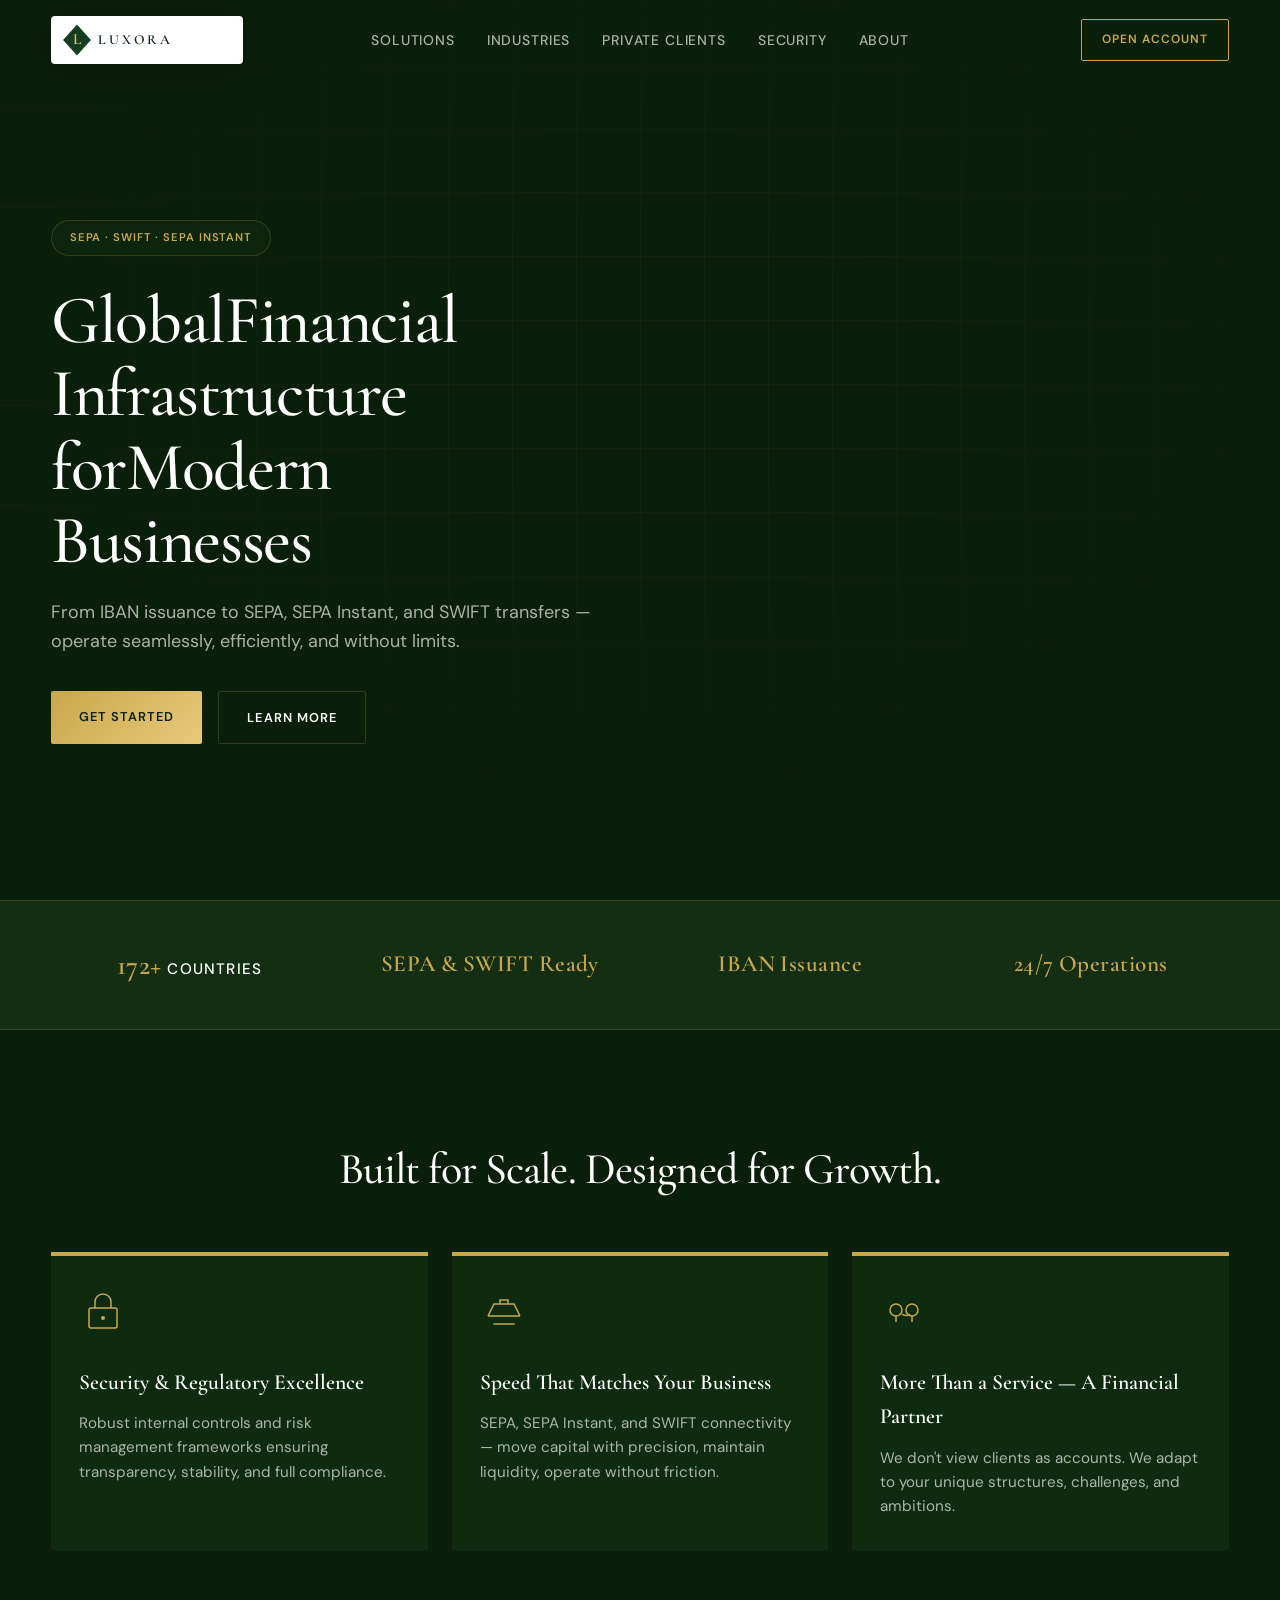
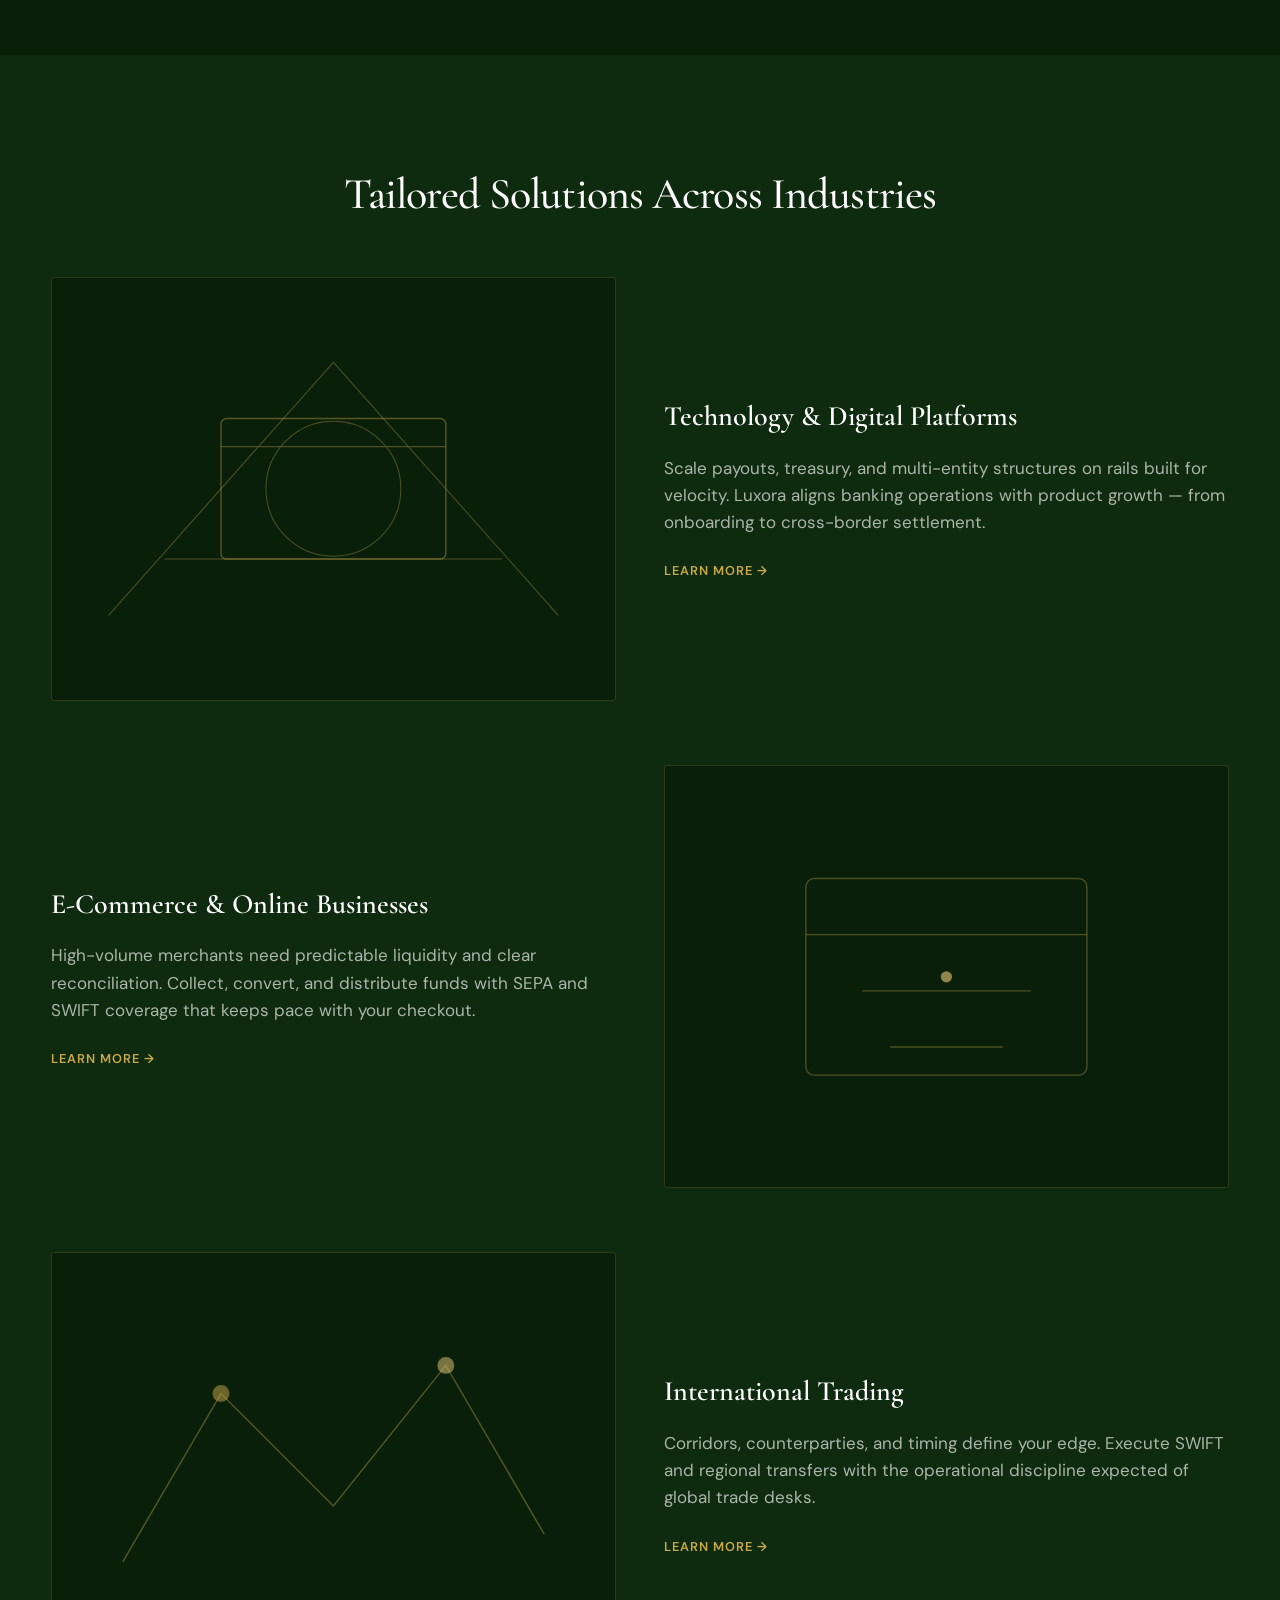
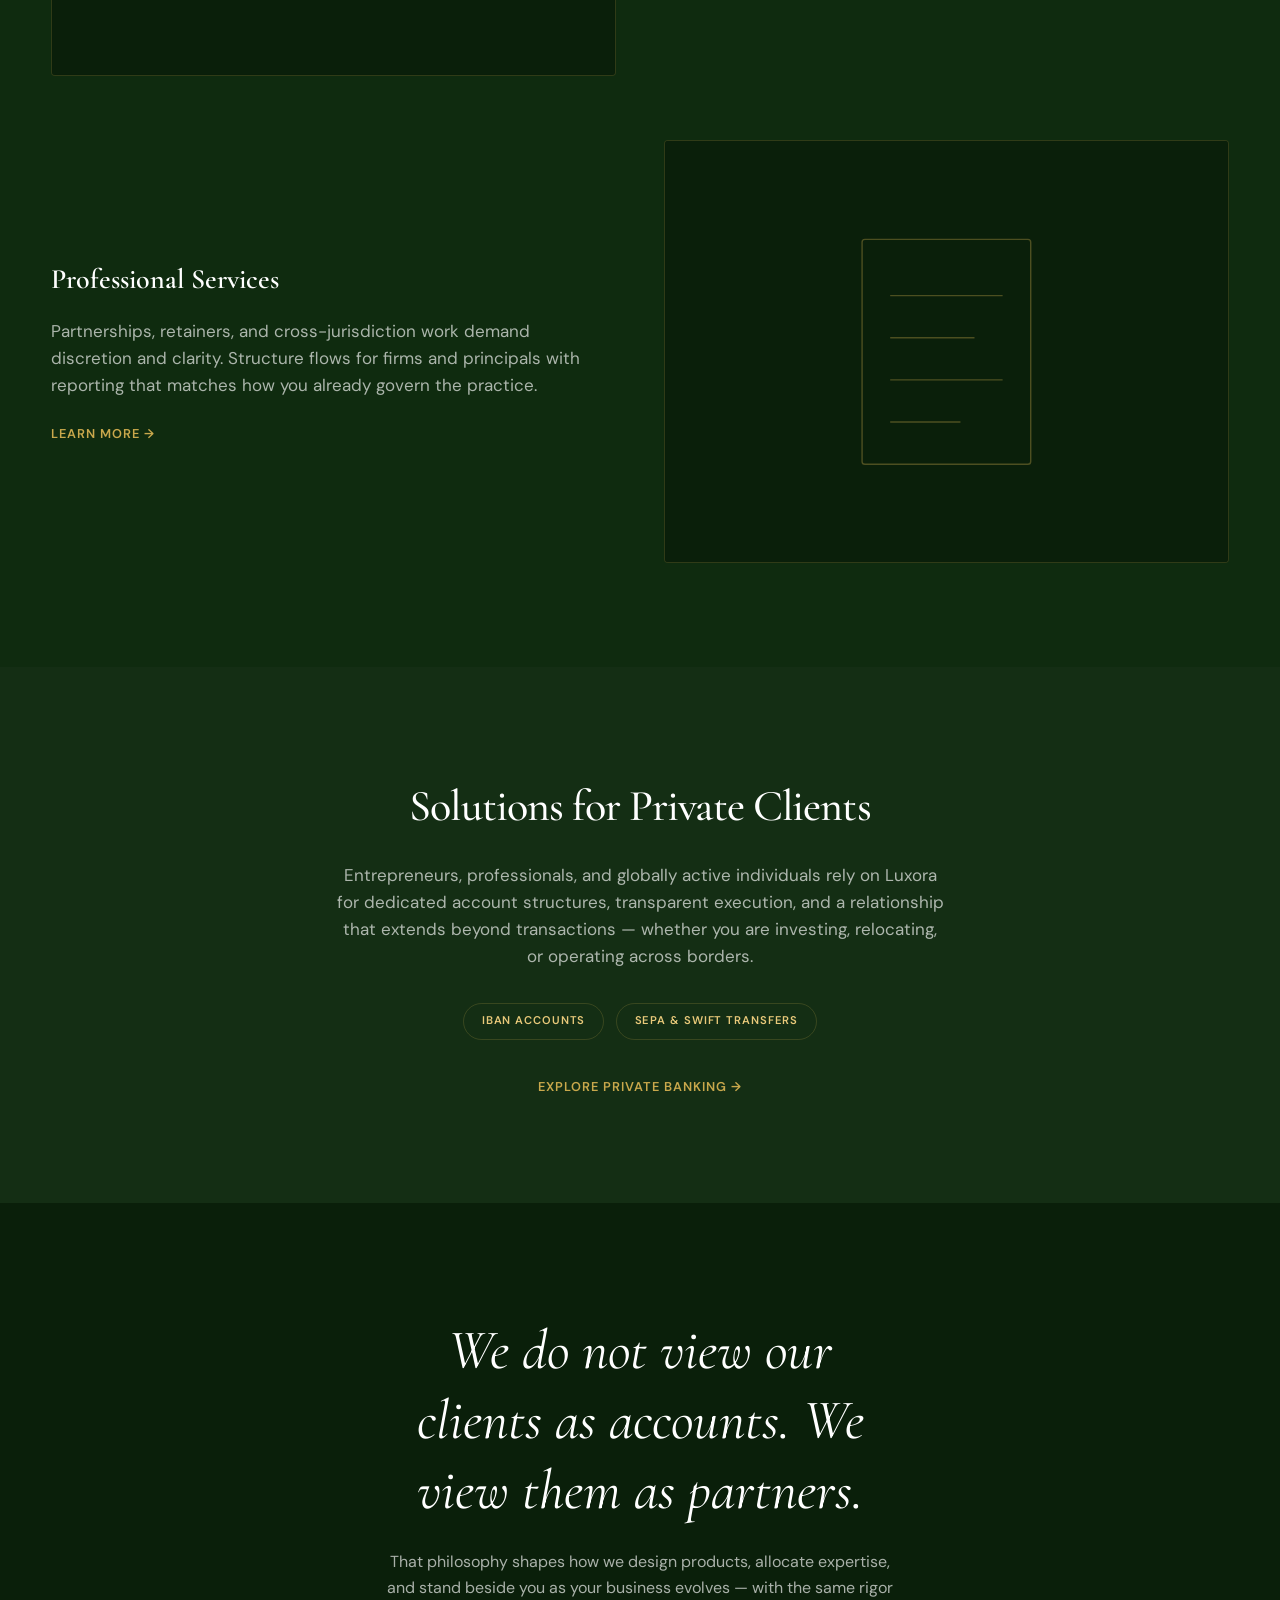
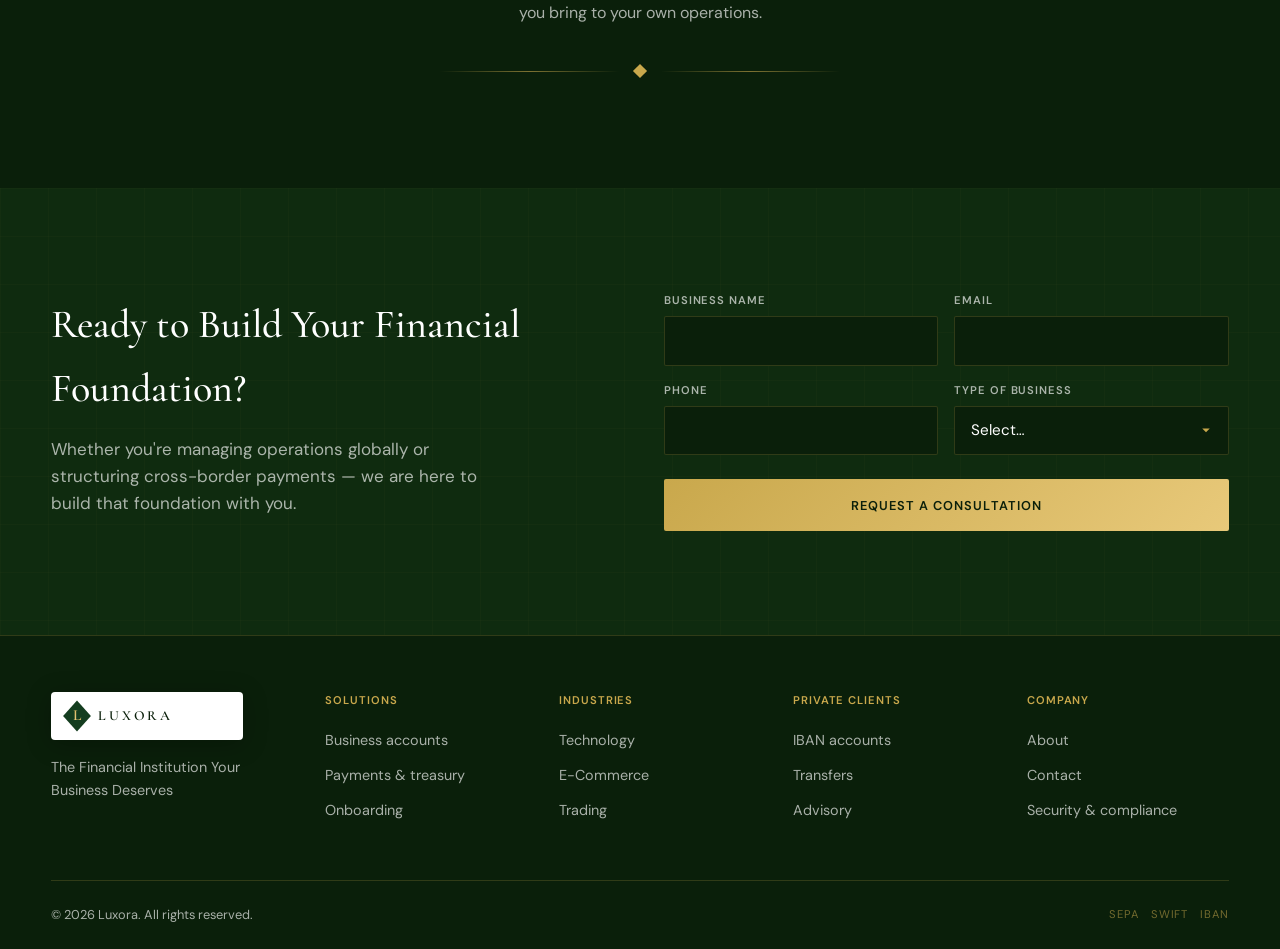
==== index.html @ 271645ab "initial commit" ====
<!DOCTYPE html>
<html lang="en">
<head>
  <meta charset="UTF-8" />
  <meta name="viewport" content="width=device-width, initial-scale=1.0" />
  <title>Luxora — The Financial Institution Your Business Deserves</title>
  <link rel="preconnect" href="https://fonts.googleapis.com" />
  <link rel="preconnect" href="https://fonts.gstatic.com" crossorigin />
  <link href="https://fonts.googleapis.com/css2?family=Cormorant+Garamond:ital,wght@0,400;0,500;0,600;0,700;1,400;1,500&family=DM+Sans:ital,opsz,wght@0,9..40,300;0,9..40,400;0,9..40,500;0,9..40,600;0,9..40,700;1,9..40,400&display=swap" rel="stylesheet" />
  <style>
    :root {
      --color-bg: #0A1F0A;
      --color-surface: #0F2B0F;
      --color-surface-2: #142E14;
      --color-white: #FFFFFF;
      --color-text-muted: rgba(255, 255, 255, 0.65);
      --color-gold: #C9A84C;
      --color-gold-light: #E8C97A;
      --color-gold-gradient: linear-gradient(135deg, #C9A84C, #E8C97A, #C9A84C);
      --color-border: rgba(201, 168, 76, 0.2);
      --font-display: "Cormorant Garamond", Georgia, serif;
      --font-body: "DM Sans", system-ui, sans-serif;
      --nav-h: 80px;
      --ease-out: cubic-bezier(0.22, 1, 0.36, 1);
    }

    *, *::before, *::after { box-sizing: border-box; }
    html { scroll-behavior: smooth; }
    section[id],
    #security {
      scroll-margin-top: calc(var(--nav-h) + 12px);
    }
    body {
      margin: 0;
      font-family: var(--font-body);
      font-size: 17px;
      line-height: 1.6;
      color: var(--color-white);
      background: var(--color-bg);
      -webkit-font-smoothing: antialiased;
    }

    a { color: inherit; text-decoration: none; }
    img { max-width: 100%; height: auto; display: block; }

    .container {
      width: min(1180px, 92vw);
      margin-inline: auto;
    }

    /* —— Navbar —— */
    .nav {
      position: fixed;
      top: 0;
      left: 0;
      right: 0;
      z-index: 1000;
      height: var(--nav-h);
      display: flex;
      align-items: center;
      transition: background 0.45s var(--ease-out), box-shadow 0.45s var(--ease-out), backdrop-filter 0.45s;
    }
    .nav.is-scrolled {
      background: rgba(10, 31, 10, 0.82);
      backdrop-filter: blur(14px);
      -webkit-backdrop-filter: blur(14px);
      box-shadow: 0 1px 0 var(--color-border);
    }
    .nav-inner {
      width: min(1180px, 92vw);
      margin-inline: auto;
      display: flex;
      align-items: center;
      justify-content: space-between;
      gap: 1.5rem;
      position: relative;
    }
    @media (min-width: 901px) {
      .nav-links-wrap {
        position: absolute;
        left: 50%;
        transform: translateX(-50%);
      }
    }
    .logo-link {
      display: flex;
      align-items: center;
      gap: 0;
      flex-shrink: 0;
    }
    .logo-strip {
      background: var(--color-white);
      padding: 6px 12px 6px 8px;
      border-radius: 4px;
      display: flex;
      align-items: center;
      box-shadow: 0 4px 24px rgba(0, 0, 0, 0.25);
    }
    .logo-svg { height: 36px; width: auto; display: block; }
    .nav-links {
      display: flex;
      align-items: center;
      gap: clamp(1rem, 3vw, 2rem);
      list-style: none;
      margin: 0;
      padding: 0;
    }
    .nav-links a {
      font-size: 0.875rem;
      font-weight: 500;
      letter-spacing: 0.06em;
      text-transform: uppercase;
      color: var(--color-text-muted);
      transition: color 0.25s;
    }
    .nav-links a:hover { color: var(--color-white); }
    .nav-cta {
      font-size: 0.75rem;
      font-weight: 600;
      letter-spacing: 0.08em;
      text-transform: uppercase;
      padding: 0.65rem 1.25rem;
      border: 1px solid var(--color-gold);
      color: var(--color-gold);
      border-radius: 2px;
      transition: background 0.3s, color 0.3s, box-shadow 0.3s;
      white-space: nowrap;
    }
    .nav-cta:hover {
      background: var(--color-gold);
      color: var(--color-bg);
      box-shadow: 0 0 24px rgba(201, 168, 76, 0.35);
    }
    .nav-toggle {
      display: none;
      flex-direction: column;
      gap: 6px;
      background: none;
      border: none;
      cursor: pointer;
      padding: 8px;
    }
    .nav-toggle span {
      width: 24px;
      height: 2px;
      background: var(--color-gold);
    }

    @media (max-width: 900px) {
      .nav-toggle { display: flex; }
      .nav-links-wrap {
        position: fixed;
        top: var(--nav-h);
        left: 0;
        right: 0;
        background: rgba(10, 31, 10, 0.97);
        backdrop-filter: blur(12px);
        padding: 1.5rem;
        border-bottom: 1px solid var(--color-border);
        transform: translateY(-120%);
        opacity: 0;
        pointer-events: none;
        transition: transform 0.35s var(--ease-out), opacity 0.35s;
      }
      .nav-links-wrap.is-open {
        transform: translateY(0);
        opacity: 1;
        pointer-events: auto;
      }
      .nav-links {
        flex-direction: column;
        align-items: flex-start;
      }
    }

    /* —— Hero —— */
    .hero {
      min-height: 100vh;
      min-height: 100dvh;
      display: flex;
      flex-direction: column;
      justify-content: center;
      padding: calc(var(--nav-h) + 3rem) 0 4rem;
      position: relative;
      overflow: hidden;
    }
    .hero-grid {
      position: absolute;
      inset: 0;
      background-image:
        linear-gradient(rgba(201, 168, 76, 0.04) 1px, transparent 1px),
        linear-gradient(90deg, rgba(201, 168, 76, 0.04) 1px, transparent 1px);
      background-size: 64px 64px;
      mask-image: radial-gradient(ellipse 80% 70% at 50% 40%, black 20%, transparent 70%);
      pointer-events: none;
    }
    .hero-particles {
      position: absolute;
      inset: 0;
      overflow: hidden;
      pointer-events: none;
    }
    .particle-line {
      position: absolute;
      height: 1px;
      background: linear-gradient(90deg, transparent, rgba(201, 168, 76, 0.15), transparent);
      animation: drift 18s linear infinite;
      opacity: 0.35;
    }
    @keyframes drift {
      0% { transform: translateX(-20%) translateY(0); }
      100% { transform: translateX(120%) translateY(20px); }
    }
    .hero-badge {
      display: inline-flex;
      align-items: center;
      gap: 0.5rem;
      padding: 0.5rem 1.1rem;
      border-radius: 999px;
      border: 1px solid var(--color-border);
      background: rgba(15, 43, 15, 0.6);
      font-size: 0.7rem;
      font-weight: 600;
      letter-spacing: 0.08em;
      text-transform: uppercase;
      color: var(--color-gold);
      margin-bottom: 1.75rem;
      animation: floatBadge 8s ease-in-out infinite;
    }
    @keyframes floatBadge {
      0%, 100% { transform: translateY(0) translateX(0); }
      50% { transform: translateY(-8px) translateX(6px); }
    }
    .hero h1 {
      font-family: var(--font-display);
      font-weight: 500;
      font-size: clamp(2.5rem, 6vw, 4.25rem);
      line-height: 1.08;
      letter-spacing: -0.02em;
      margin: 0 0 1.25rem;
      max-width: 14ch;
    }
    .hero h1 .word {
      display: inline-block;
      opacity: 0;
      transform: translateY(0.4em);
      animation: wordIn 0.7s var(--ease-out) forwards;
    }
    @keyframes wordIn {
      to { opacity: 1; transform: translateY(0); }
    }
    .hero-sub {
      font-size: clamp(1rem, 2vw, 1.125rem);
      color: var(--color-text-muted);
      max-width: 36rem;
      margin: 0 0 2.25rem;
      font-weight: 400;
    }
    .hero-ctas {
      display: flex;
      flex-wrap: wrap;
      gap: 1rem;
    }
    .btn-gold {
      font-family: var(--font-body);
      font-size: 0.8rem;
      font-weight: 600;
      letter-spacing: 0.08em;
      text-transform: uppercase;
      padding: 1rem 1.75rem;
      border: none;
      border-radius: 2px;
      background: var(--color-gold-gradient);
      background-size: 200% 200%;
      color: var(--color-bg);
      cursor: pointer;
      transition: transform 0.25s, box-shadow 0.25s, background-position 0.5s;
    }
    .btn-gold:hover {
      transform: translateY(-2px);
      box-shadow: 0 12px 40px rgba(201, 168, 76, 0.35);
      background-position: 100% 50%;
    }
    .btn-ghost {
      font-family: var(--font-body);
      font-size: 0.8rem;
      font-weight: 600;
      letter-spacing: 0.08em;
      text-transform: uppercase;
      padding: 1rem 1.75rem;
      border: 1px solid var(--color-border);
      border-radius: 2px;
      background: transparent;
      color: var(--color-white);
      cursor: pointer;
      transition: border-color 0.25s, color 0.25s, background 0.25s;
    }
    .btn-ghost:hover {
      border-color: var(--color-gold);
      color: var(--color-gold);
      background: rgba(201, 168, 76, 0.06);
    }

    /* —— Scroll reveal —— */
    .reveal {
      opacity: 0;
      transform: translateY(36px);
      transition: opacity 0.85s var(--ease-out), transform 0.85s var(--ease-out);
    }
    .reveal.is-visible {
      opacity: 1;
      transform: translateY(0);
    }

    /* —— Trust bar —— */
    .trust-bar {
      background: var(--color-surface-2);
      border-top: 1px solid var(--color-border);
      border-bottom: 1px solid var(--color-border);
      padding: 2.25rem 0;
    }
    .trust-grid {
      display: grid;
      grid-template-columns: repeat(4, 1fr);
      gap: 1.5rem;
      text-align: center;
    }
    @media (max-width: 768px) {
      .trust-grid { grid-template-columns: repeat(2, 1fr); }
    }
    .trust-cell { min-height: 3.5rem; display: flex; align-items: center; justify-content: center; }
    .trust-num {
      font-family: var(--font-display);
      font-size: clamp(1.35rem, 2.5vw, 1.75rem);
      font-weight: 600;
      color: var(--color-gold);
      letter-spacing: 0.02em;
      line-height: 1.35;
    }
    .trust-num-line { font-size: clamp(1.15rem, 2vw, 1.45rem); }
    .trust-mixed {
      display: flex;
      flex-wrap: wrap;
      justify-content: center;
      align-items: baseline;
      gap: 0.35rem;
    }
    .trust-gold {
      font-family: var(--font-display);
      font-size: clamp(1.35rem, 2.5vw, 1.75rem);
      font-weight: 600;
      color: var(--color-gold);
      letter-spacing: 0.02em;
    }
    .trust-inline-label {
      font-family: var(--font-body);
      font-weight: 500;
      font-size: clamp(0.8rem, 1.5vw, 0.95rem);
      letter-spacing: 0.08em;
      text-transform: uppercase;
      color: var(--color-white);
    }

    /* —— Section titles —— */
    .section {
      padding: clamp(4rem, 10vw, 6.5rem) 0;
    }
    .section-title {
      font-family: var(--font-display);
      font-size: clamp(2rem, 4vw, 2.75rem);
      font-weight: 500;
      text-align: center;
      margin: 0 0 3rem;
      letter-spacing: -0.02em;
    }

    /* —— Features —— */
    .features {
      background: var(--color-bg);
    }
    .feature-grid {
      display: grid;
      grid-template-columns: repeat(3, 1fr);
      gap: 1.5rem;
    }
    @media (max-width: 900px) {
      .feature-grid { grid-template-columns: 1fr; }
    }
    .feature-card {
      background: var(--color-surface);
      border-top: 4px solid var(--color-gold);
      border-radius: 0 0 4px 4px;
      padding: 2rem 1.75rem;
      transition: transform 0.35s var(--ease-out), box-shadow 0.35s;
      box-shadow: 0 0 0 rgba(201, 168, 76, 0);
    }
    .feature-card:hover {
      transform: translateY(-6px);
      box-shadow: 0 0 40px rgba(201, 168, 76, 0.12), 0 20px 50px rgba(0, 0, 0, 0.25);
    }
    .feature-icon {
      width: 48px;
      height: 48px;
      margin-bottom: 1.25rem;
      color: var(--color-gold);
    }
    .feature-card h3 {
      font-family: var(--font-display);
      font-size: 1.35rem;
      font-weight: 600;
      margin: 0 0 0.75rem;
    }
    .feature-card p {
      margin: 0;
      color: var(--color-text-muted);
      font-size: 0.95rem;
    }

    /* —— Industries —— */
    .industries { background: var(--color-surface); }
    .industry-block {
      display: grid;
      grid-template-columns: 1fr 1fr;
      gap: 3rem;
      align-items: center;
      margin-bottom: 4rem;
    }
    .industry-block:last-child { margin-bottom: 0; }
    .industry-block.reverse .industry-visual { order: 2; }
    .industry-block.reverse .industry-copy { order: 1; }
    @media (max-width: 768px) {
      .industry-block,
      .industry-block.reverse {
        grid-template-columns: 1fr;
      }
      .industry-block.reverse .industry-visual { order: 0; }
      .industry-block.reverse .industry-copy { order: 0; }
    }
    .industry-visual {
      aspect-ratio: 4/3;
      border-radius: 4px;
      border: 1px solid var(--color-border);
      background: var(--color-bg);
      overflow: hidden;
    }
    .industry-visual svg { width: 100%; height: 100%; display: block; }
    .industry-copy h3 {
      font-family: var(--font-display);
      font-size: 1.75rem;
      font-weight: 600;
      margin: 0 0 1rem;
    }
    .industry-copy p {
      color: var(--color-text-muted);
      margin: 0 0 1.25rem;
    }
    .link-gold {
      font-size: 0.8rem;
      font-weight: 600;
      letter-spacing: 0.08em;
      text-transform: uppercase;
      color: var(--color-gold);
      display: inline-flex;
      align-items: center;
      gap: 0.35rem;
      transition: gap 0.25s, color 0.25s;
    }
    .link-gold:hover {
      color: var(--color-gold-light);
      gap: 0.55rem;
    }

    /* —— Private clients —— */
    .private {
      background: var(--color-surface-2);
      text-align: center;
    }
    .private .section-title { margin-bottom: 1.25rem; }
    .private-lead {
      max-width: 38rem;
      margin: 0 auto 2rem;
      color: var(--color-text-muted);
    }
    .private-pills {
      display: flex;
      flex-wrap: wrap;
      justify-content: center;
      gap: 0.75rem;
      margin-bottom: 2rem;
    }
    .pill {
      font-size: 0.7rem;
      font-weight: 600;
      letter-spacing: 0.08em;
      text-transform: uppercase;
      padding: 0.55rem 1.1rem;
      border: 1px solid var(--color-border);
      border-radius: 999px;
      color: var(--color-gold-light);
    }

    /* —— Philosophy —— */
    .philosophy {
      background: var(--color-bg);
      text-align: center;
      padding: clamp(5rem, 12vw, 7rem) 0;
    }
    .pull-quote {
      font-family: var(--font-display);
      font-style: italic;
      font-weight: 400;
      font-size: clamp(1.75rem, 4.5vw, 3.5rem);
      line-height: 1.25;
      max-width: 20ch;
      margin: 0 auto 1.5rem;
      color: var(--color-white);
    }
    .philosophy-support {
      color: var(--color-text-muted);
      max-width: 32rem;
      margin: 0 auto 2.5rem;
      font-size: 1rem;
    }
    .rule-diamond {
      display: flex;
      align-items: center;
      justify-content: center;
      gap: 1rem;
      max-width: 400px;
      margin-inline: auto;
    }
    .rule-diamond::before,
    .rule-diamond::after {
      content: "";
      flex: 1;
      height: 1px;
      background: linear-gradient(90deg, transparent, var(--color-gold), transparent);
      opacity: 0.6;
    }
    .rule-diamond span {
      width: 10px;
      height: 10px;
      background: var(--color-gold);
      transform: rotate(45deg);
      flex-shrink: 0;
    }

    /* —— Contact —— */
    .contact {
      background: var(--color-surface);
      position: relative;
      overflow: hidden;
    }
    .contact::before {
      content: "";
      position: absolute;
      inset: 0;
      background-image:
        linear-gradient(rgba(201, 168, 76, 0.06) 1px, transparent 1px),
        linear-gradient(90deg, rgba(201, 168, 76, 0.06) 1px, transparent 1px);
      background-size: 48px 48px;
      opacity: 0.5;
      pointer-events: none;
    }
    .contact .container { position: relative; z-index: 1; }
    .contact-grid {
      display: grid;
      grid-template-columns: 1fr 1fr;
      gap: 3rem;
      align-items: start;
    }
    @media (max-width: 900px) {
      .contact-grid { grid-template-columns: 1fr; }
    }
    .contact-intro h2 {
      font-family: var(--font-display);
      font-size: clamp(2rem, 4vw, 2.5rem);
      font-weight: 500;
      margin: 0 0 1rem;
    }
    .contact-intro p {
      color: var(--color-text-muted);
      margin: 0;
      max-width: 28rem;
    }
    .form {
      display: flex;
      flex-direction: column;
      gap: 1rem;
    }
    .form-row {
      display: grid;
      grid-template-columns: 1fr 1fr;
      gap: 1rem;
    }
    @media (max-width: 520px) {
      .form-row { grid-template-columns: 1fr; }
    }
    .form label {
      display: block;
      font-size: 0.7rem;
      font-weight: 600;
      letter-spacing: 0.08em;
      text-transform: uppercase;
      color: var(--color-text-muted);
      margin-bottom: 0.4rem;
    }
    .form input,
    .form select {
      width: 100%;
      padding: 0.85rem 1rem;
      font-family: var(--font-body);
      font-size: 0.95rem;
      color: var(--color-white);
      background: var(--color-bg);
      border: 1px solid var(--color-border);
      border-radius: 2px;
      transition: border-color 0.25s, box-shadow 0.25s;
    }
    .form input:focus,
    .form select:focus {
      outline: none;
      border-color: var(--color-gold);
      box-shadow: 0 0 0 3px rgba(201, 168, 76, 0.15);
    }
    .form select {
      appearance: none;
      background-image: url("data:image/svg+xml,%3Csvg xmlns='http://www.w3.org/2000/svg' width='12' height='12' fill='%23C9A84C' viewBox='0 0 16 16'%3E%3Cpath d='M8 11L3 6h10l-5 5z'/%3E%3C/svg%3E");
      background-repeat: no-repeat;
      background-position: right 1rem center;
    }
    .form .btn-gold { width: 100%; margin-top: 0.5rem; padding: 1.1rem; }

    /* —— Footer —— */
    .footer {
      background: var(--color-bg);
      border-top: 1px solid var(--color-border);
      padding: 3.5rem 0 1.5rem;
    }
    .footer-grid {
      display: grid;
      grid-template-columns: 1.2fr repeat(4, 1fr);
      gap: 2rem;
      margin-bottom: 3rem;
    }
    @media (max-width: 900px) {
      .footer-grid {
        grid-template-columns: repeat(2, 1fr);
      }
    }
    @media (max-width: 520px) {
      .footer-grid { grid-template-columns: 1fr; }
    }
    .footer-col h4 {
      font-size: 0.7rem;
      font-weight: 600;
      letter-spacing: 0.08em;
      text-transform: uppercase;
      color: var(--color-gold);
      margin: 0 0 1rem;
    }
    .footer-col ul {
      list-style: none;
      margin: 0;
      padding: 0;
    }
    .footer-col li { margin-bottom: 0.5rem; }
    .footer-col a {
      font-size: 0.9rem;
      color: var(--color-text-muted);
      transition: color 0.2s;
    }
    .footer-col a:hover { color: var(--color-white); }
    .footer-bar {
      display: flex;
      flex-wrap: wrap;
      align-items: center;
      justify-content: space-between;
      gap: 1rem;
      padding-top: 1.5rem;
      border-top: 1px solid var(--color-border);
      font-size: 0.8rem;
      color: var(--color-text-muted);
    }
    .footer-badges {
      display: flex;
      flex-wrap: wrap;
      gap: 0.75rem;
      font-size: 0.7rem;
      letter-spacing: 0.08em;
      text-transform: uppercase;
      color: rgba(201, 168, 76, 0.55);
    }
  </style>
</head>
<body>
  <header class="nav" id="nav" role="banner">
    <div class="nav-inner">
      <a class="logo-link" href="#top" aria-label="Luxora home">
        <span class="logo-strip">
          <svg class="logo-svg" viewBox="0 0 210 44" aria-hidden="true" xmlns="http://www.w3.org/2000/svg">
            <defs>
              <linearGradient id="lg" x1="0%" y1="0%" x2="100%" y2="100%">
                <stop offset="0%" stop-color="#C9A84C"/>
                <stop offset="50%" stop-color="#E8C97A"/>
                <stop offset="100%" stop-color="#C9A84C"/>
              </linearGradient>
            </defs>
            <path fill="#143D1F" d="M22 3 39 22 22 41 5 22 22 3z"/>
            <text x="22" y="27" text-anchor="middle" fill="url(#lg)" font-family="Cormorant Garamond, Georgia, serif" font-size="19" font-weight="600">L</text>
            <text x="48" y="27" fill="#0A1F0A" font-family="Cormorant Garamond, Georgia, serif" font-size="17" font-weight="600" letter-spacing="0.2em">LUXORA</text>
          </svg>
        </span>
      </a>
      <button class="nav-toggle" type="button" aria-expanded="false" aria-controls="nav-menu" id="nav-toggle">
        <span></span><span></span><span></span>
      </button>
      <div class="nav-links-wrap" id="nav-menu">
        <nav aria-label="Primary">
          <ul class="nav-links">
            <li><a href="#solutions">Solutions</a></li>
            <li><a href="#industries">Industries</a></li>
            <li><a href="#private">Private Clients</a></li>
            <li><a href="#security">Security</a></li>
            <li><a href="#about">About</a></li>
          </ul>
        </nav>
      </div>
      <a class="nav-cta" href="#contact">Open Account</a>
    </div>
  </header>

  <main id="top">
    <section class="hero" aria-labelledby="hero-title">
      <div class="hero-grid" aria-hidden="true"></div>
      <div class="hero-particles" id="particles" aria-hidden="true"></div>
      <div class="container">
        <div class="hero-badge" aria-hidden="true">SEPA · SWIFT · SEPA Instant</div>
        <h1 id="hero-title" aria-label="Global Financial Infrastructure for Modern Businesses">Global Financial Infrastructure for Modern Businesses</h1>
        <p class="hero-sub">From IBAN issuance to SEPA, SEPA Instant, and SWIFT transfers — operate seamlessly, efficiently, and without limits.</p>
        <div class="hero-ctas">
          <a class="btn-gold" href="#contact">Get Started</a>
          <button type="button" class="btn-ghost" data-scroll="#solutions">Learn More</button>
        </div>
      </div>
    </section>

    <section class="trust-bar reveal" id="stats" data-reveal>
      <div class="container trust-grid">
        <div class="trust-cell">
          <div class="trust-mixed">
            <span class="trust-gold"><span class="trust-count" data-count="180">0</span>+</span>
            <span class="trust-inline-label">Countries</span>
          </div>
        </div>
        <div class="trust-cell">
          <div class="trust-num trust-num-line" data-text="SEPA & SWIFT Ready">SEPA & SWIFT Ready</div>
        </div>
        <div class="trust-cell">
          <div class="trust-num trust-num-line" data-text="IBAN Issuance">IBAN Issuance</div>
        </div>
        <div class="trust-cell">
          <div class="trust-num trust-num-line" data-text="24/7 Operations">24/7 Operations</div>
        </div>
      </div>
    </section>

    <section class="section features reveal" id="solutions" data-reveal>
      <div class="container" id="security">
        <h2 class="section-title">Built for Scale. Designed for Growth.</h2>
        <div class="feature-grid">
          <article class="feature-card">
            <svg class="feature-icon" viewBox="0 0 48 48" fill="none" stroke="currentColor" stroke-width="1.5" aria-hidden="true">
              <rect x="10" y="20" width="28" height="20" rx="2"/>
              <path d="M16 20V14a8 8 0 0 1 16 0v6"/>
              <circle cx="24" cy="30" r="2" fill="currentColor" stroke="none"/>
            </svg>
            <h3>Security &amp; Regulatory Excellence</h3>
            <p>Robust internal controls and risk management frameworks ensuring transparency, stability, and full compliance.</p>
          </article>
          <article class="feature-card">
            <svg class="feature-icon" viewBox="0 0 48 48" fill="none" stroke="currentColor" stroke-width="1.5" aria-hidden="true">
              <path d="M8 28h32M8 28l6-12h20l6 12"/>
              <path d="M20 16v-4h8v4"/>
              <path d="M14 36h20" stroke-linecap="round"/>
            </svg>
            <h3>Speed That Matches Your Business</h3>
            <p>SEPA, SEPA Instant, and SWIFT connectivity — move capital with precision, maintain liquidity, operate without friction.</p>
          </article>
          <article class="feature-card">
            <svg class="feature-icon" viewBox="0 0 48 48" fill="none" stroke="currentColor" stroke-width="1.5" aria-hidden="true">
              <circle cx="16" cy="22" r="6"/>
              <circle cx="32" cy="22" r="6"/>
              <path d="M22 26c2 2 6 2 8 0M16 28v6M32 28v6"/>
            </svg>
            <h3>More Than a Service — A Financial Partner</h3>
            <p>We don't view clients as accounts. We adapt to your unique structures, challenges, and ambitions.</p>
          </article>
        </div>
      </div>
    </section>

    <section class="section industries reveal" id="industries" data-reveal>
      <div class="container">
        <h2 class="section-title">Tailored Solutions Across Industries</h2>

        <div class="industry-block">
          <div class="industry-visual" aria-hidden="true">
            <svg viewBox="0 0 400 300" xmlns="http://www.w3.org/2000/svg">
              <rect width="400" height="300" fill="#0A1F0A"/>
              <g opacity="0.35" stroke="#C9A84C" stroke-width="0.75" fill="none">
                <path d="M40 240 L200 60 L360 240"/>
                <circle cx="200" cy="150" r="48"/>
                <path d="M80 200h240M120 120h160"/>
              </g>
              <rect x="120" y="100" width="160" height="100" rx="4" fill="none" stroke="#C9A84C" stroke-opacity="0.4"/>
            </svg>
          </div>
          <div class="industry-copy">
            <h3>Technology &amp; Digital Platforms</h3>
            <p>Scale payouts, treasury, and multi-entity structures on rails built for velocity. Luxora aligns banking operations with product growth — from onboarding to cross-border settlement.</p>
            <a class="link-gold" href="#contact">Learn more →</a>
          </div>
        </div>

        <div class="industry-block reverse">
          <div class="industry-visual" aria-hidden="true">
            <svg viewBox="0 0 400 300" xmlns="http://www.w3.org/2000/svg">
              <rect width="400" height="300" fill="#0A1F0A"/>
              <g fill="none" stroke="#C9A84C" stroke-opacity="0.35">
                <rect x="100" y="80" width="200" height="140" rx="6"/>
                <path d="M100 120h200M140 160h120M160 200h80"/>
              </g>
              <circle cx="200" cy="150" r="4" fill="#E8C97A" opacity="0.6"/>
            </svg>
          </div>
          <div class="industry-copy">
            <h3>E-Commerce &amp; Online Businesses</h3>
            <p>High-volume merchants need predictable liquidity and clear reconciliation. Collect, convert, and distribute funds with SEPA and SWIFT coverage that keeps pace with your checkout.</p>
            <a class="link-gold" href="#contact">Learn more →</a>
          </div>
        </div>

        <div class="industry-block">
          <div class="industry-visual" aria-hidden="true">
            <svg viewBox="0 0 400 300" xmlns="http://www.w3.org/2000/svg">
              <rect width="400" height="300" fill="#0A1F0A"/>
              <path d="M50 220 L120 100 L200 180 L280 80 L350 200" stroke="#C9A84C" stroke-width="1" fill="none" opacity="0.4"/>
              <circle cx="120" cy="100" r="6" fill="#C9A84C" opacity="0.5"/>
              <circle cx="280" cy="80" r="6" fill="#E8C97A" opacity="0.5"/>
            </svg>
          </div>
          <div class="industry-copy">
            <h3>International Trading</h3>
            <p>Corridors, counterparties, and timing define your edge. Execute SWIFT and regional transfers with the operational discipline expected of global trade desks.</p>
            <a class="link-gold" href="#contact">Learn more →</a>
          </div>
        </div>

        <div class="industry-block reverse">
          <div class="industry-visual" aria-hidden="true">
            <svg viewBox="0 0 400 300" xmlns="http://www.w3.org/2000/svg">
              <rect width="400" height="300" fill="#0A1F0A"/>
              <g stroke="#C9A84C" fill="none" opacity="0.35">
                <rect x="140" y="70" width="120" height="160" rx="2"/>
                <path d="M160 110h80M160 140h60M160 170h80M160 200h50"/>
              </g>
            </svg>
          </div>
          <div class="industry-copy">
            <h3>Professional Services</h3>
            <p>Partnerships, retainers, and cross-jurisdiction work demand discretion and clarity. Structure flows for firms and principals with reporting that matches how you already govern the practice.</p>
            <a class="link-gold" href="#contact">Learn more →</a>
          </div>
        </div>
      </div>
    </section>

    <section class="section private reveal" id="private" data-reveal>
      <div class="container">
        <h2 class="section-title">Solutions for Private Clients</h2>
        <p class="private-lead">Entrepreneurs, professionals, and globally active individuals rely on Luxora for dedicated account structures, transparent execution, and a relationship that extends beyond transactions — whether you are investing, relocating, or operating across borders.</p>
        <div class="private-pills">
          <span class="pill">IBAN Accounts</span>
          <span class="pill">SEPA &amp; SWIFT Transfers</span>
        </div>
        <a class="link-gold" href="#contact">Explore Private Banking →</a>
      </div>
    </section>

    <section class="philosophy reveal" id="about" data-reveal>
      <div class="container">
        <p class="pull-quote">We do not view our clients as accounts. We view them as partners.</p>
        <p class="philosophy-support">That philosophy shapes how we design products, allocate expertise, and stand beside you as your business evolves — with the same rigor you bring to your own operations.</p>
        <div class="rule-diamond" aria-hidden="true"><span></span></div>
      </div>
    </section>

    <section class="section contact reveal" id="contact" data-reveal>
      <div class="container contact-grid">
        <div class="contact-intro">
          <h2>Ready to Build Your Financial Foundation?</h2>
          <p>Whether you're managing operations globally or structuring cross-border payments — we are here to build that foundation with you.</p>
        </div>
        <form class="form" id="consult-form" novalidate>
          <div class="form-row">
            <div>
              <label for="biz">Business Name</label>
              <input id="biz" name="business" type="text" autocomplete="organization" required />
            </div>
            <div>
              <label for="email">Email</label>
              <input id="email" name="email" type="email" autocomplete="email" required />
            </div>
          </div>
          <div class="form-row">
            <div>
              <label for="phone">Phone</label>
              <input id="phone" name="phone" type="tel" autocomplete="tel" />
            </div>
            <div>
              <label for="type">Type of Business</label>
              <select id="type" name="type" required>
                <option value="">Select…</option>
                <option>Technology / SaaS</option>
                <option>E-Commerce</option>
                <option>Trading / Import-Export</option>
                <option>Professional Services</option>
                <option>Private Client</option>
                <option>Other</option>
              </select>
            </div>
          </div>
          <button type="submit" class="btn-gold">Request a Consultation</button>
        </form>
      </div>
    </section>
  </main>

  <footer class="footer" role="contentinfo">
    <div class="container footer-grid">
      <div>
        <a class="logo-link" href="#top" aria-label="Luxora home">
          <span class="logo-strip">
            <svg class="logo-svg" viewBox="0 0 210 44" aria-hidden="true" xmlns="http://www.w3.org/2000/svg">
              <defs>
                <linearGradient id="lg2" x1="0%" y1="0%" x2="100%" y2="100%">
                  <stop offset="0%" stop-color="#C9A84C"/>
                  <stop offset="50%" stop-color="#E8C97A"/>
                  <stop offset="100%" stop-color="#C9A84C"/>
                </linearGradient>
              </defs>
              <path fill="#143D1F" d="M22 3 39 22 22 41 5 22 22 3z"/>
              <text x="22" y="27" text-anchor="middle" fill="url(#lg2)" font-family="Cormorant Garamond, Georgia, serif" font-size="19" font-weight="600">L</text>
              <text x="48" y="27" fill="#0A1F0A" font-family="Cormorant Garamond, Georgia, serif" font-size="17" font-weight="600" letter-spacing="0.2em">LUXORA</text>
            </svg>
          </span>
        </a>
        <p style="margin-top:1rem;font-size:0.9rem;color:var(--color-text-muted);max-width:220px;">The Financial Institution Your Business Deserves</p>
      </div>
      <div class="footer-col">
        <h4>Solutions</h4>
        <ul>
          <li><a href="#solutions">Business accounts</a></li>
          <li><a href="#solutions">Payments &amp; treasury</a></li>
          <li><a href="#contact">Onboarding</a></li>
        </ul>
      </div>
      <div class="footer-col">
        <h4>Industries</h4>
        <ul>
          <li><a href="#industries">Technology</a></li>
          <li><a href="#industries">E-Commerce</a></li>
          <li><a href="#industries">Trading</a></li>
        </ul>
      </div>
      <div class="footer-col">
        <h4>Private Clients</h4>
        <ul>
          <li><a href="#private">IBAN accounts</a></li>
          <li><a href="#private">Transfers</a></li>
          <li><a href="#contact">Advisory</a></li>
        </ul>
      </div>
      <div class="footer-col">
        <h4>Company</h4>
        <ul>
          <li><a href="#about">About</a></li>
          <li><a href="#contact">Contact</a></li>
          <li><a href="#solutions">Security &amp; compliance</a></li>
        </ul>
      </div>
    </div>
    <div class="container footer-bar">
      <span>© <span id="year"></span> Luxora. All rights reserved.</span>
      <div class="footer-badges" aria-label="Capabilities">
        <span>SEPA</span>
        <span>SWIFT</span>
        <span>IBAN</span>
      </div>
    </div>
  </footer>

  <script>
    (function () {
      var heroTitle = document.getElementById("hero-title");
      var line1 = "Global Financial Infrastructure";
      var line2 = "for Modern Businesses";
      var words = (line1 + " " + line2).split(" ");
      heroTitle.textContent = "";
      words.forEach(function (w, i) {
        var span = document.createElement("span");
        span.className = "word";
        span.textContent = w;
        span.style.animationDelay = 0.08 * i + "s";
        heroTitle.appendChild(span);
        if (i === line1.split(" ").length - 1) {
          heroTitle.appendChild(document.createElement("br"));
        }
      });

      var nav = document.getElementById("nav");
      function onScrollNav() {
        nav.classList.toggle("is-scrolled", window.scrollY > 24);
      }
      window.addEventListener("scroll", onScrollNav, { passive: true });
      onScrollNav();

      var toggle = document.getElementById("nav-toggle");
      var menu = document.getElementById("nav-menu");
      if (toggle && menu) {
        toggle.addEventListener("click", function () {
          var open = menu.classList.toggle("is-open");
          toggle.setAttribute("aria-expanded", open);
        });
        menu.querySelectorAll("a").forEach(function (a) {
          a.addEventListener("click", function () {
            menu.classList.remove("is-open");
            toggle.setAttribute("aria-expanded", "false");
          });
        });
      }

      document.querySelectorAll("[data-scroll]").forEach(function (btn) {
        btn.addEventListener("click", function () {
          var id = btn.getAttribute("data-scroll");
          var el = document.querySelector(id);
          if (el) el.scrollIntoView({ behavior: "smooth" });
        });
      });

      var particles = document.getElementById("particles");
      if (particles) {
        for (var p = 0; p < 8; p++) {
          var line = document.createElement("div");
          line.className = "particle-line";
          line.style.top = 12 + p * 11 + "%";
          line.style.width = 30 + Math.random() * 40 + "%";
          line.style.left = -50 + "%";
          line.style.animationDelay = p * 2.2 + "s";
          line.style.animationDuration = 14 + Math.random() * 10 + "s";
          particles.appendChild(line);
        }
      }

      var revealEls = document.querySelectorAll("[data-reveal]");
      var revealObs = new IntersectionObserver(
        function (entries) {
          entries.forEach(function (e) {
            if (e.isIntersecting) {
              e.target.classList.add("is-visible");
            }
          });
        },
        { rootMargin: "0px 0px -8% 0px", threshold: 0.08 }
      );
      revealEls.forEach(function (el) {
        revealObs.observe(el);
      });

      function animateCount(el, target) {
        var dur = 1600;
        var t0 = null;
        function step(ts) {
          if (!t0) t0 = ts;
          var p = Math.min((ts - t0) / dur, 1);
          var eased = 1 - Math.pow(1 - p, 3);
          var val = Math.floor(eased * target);
          el.textContent = String(val);
          if (p < 1) requestAnimationFrame(step);
        }
        requestAnimationFrame(step);
      }

      var statObs = new IntersectionObserver(
        function (entries) {
          entries.forEach(function (entry) {
            if (!entry.isIntersecting) return;
            entry.target.querySelectorAll(".trust-count").forEach(function (el) {
              if (el.dataset.done) return;
              el.dataset.done = "1";
              if (el.dataset.count) animateCount(el, parseInt(el.dataset.count, 10));
            });
            entry.target.querySelectorAll(".trust-num-line").forEach(function (n) {
              if (n.dataset.done) return;
              n.dataset.done = "1";
              if (n.dataset.text) n.textContent = n.dataset.text;
            });
            statObs.unobserve(entry.target);
          });
        },
        { threshold: 0.35 }
      );
      var stats = document.getElementById("stats");
      if (stats) statObs.observe(stats);

      document.getElementById("year").textContent = new Date().getFullYear();

      document.getElementById("consult-form").addEventListener("submit", function (e) {
        e.preventDefault();
        alert("Thank you. A Luxora representative will contact you shortly.");
      });
    })();
  </script>
</body>
</html>
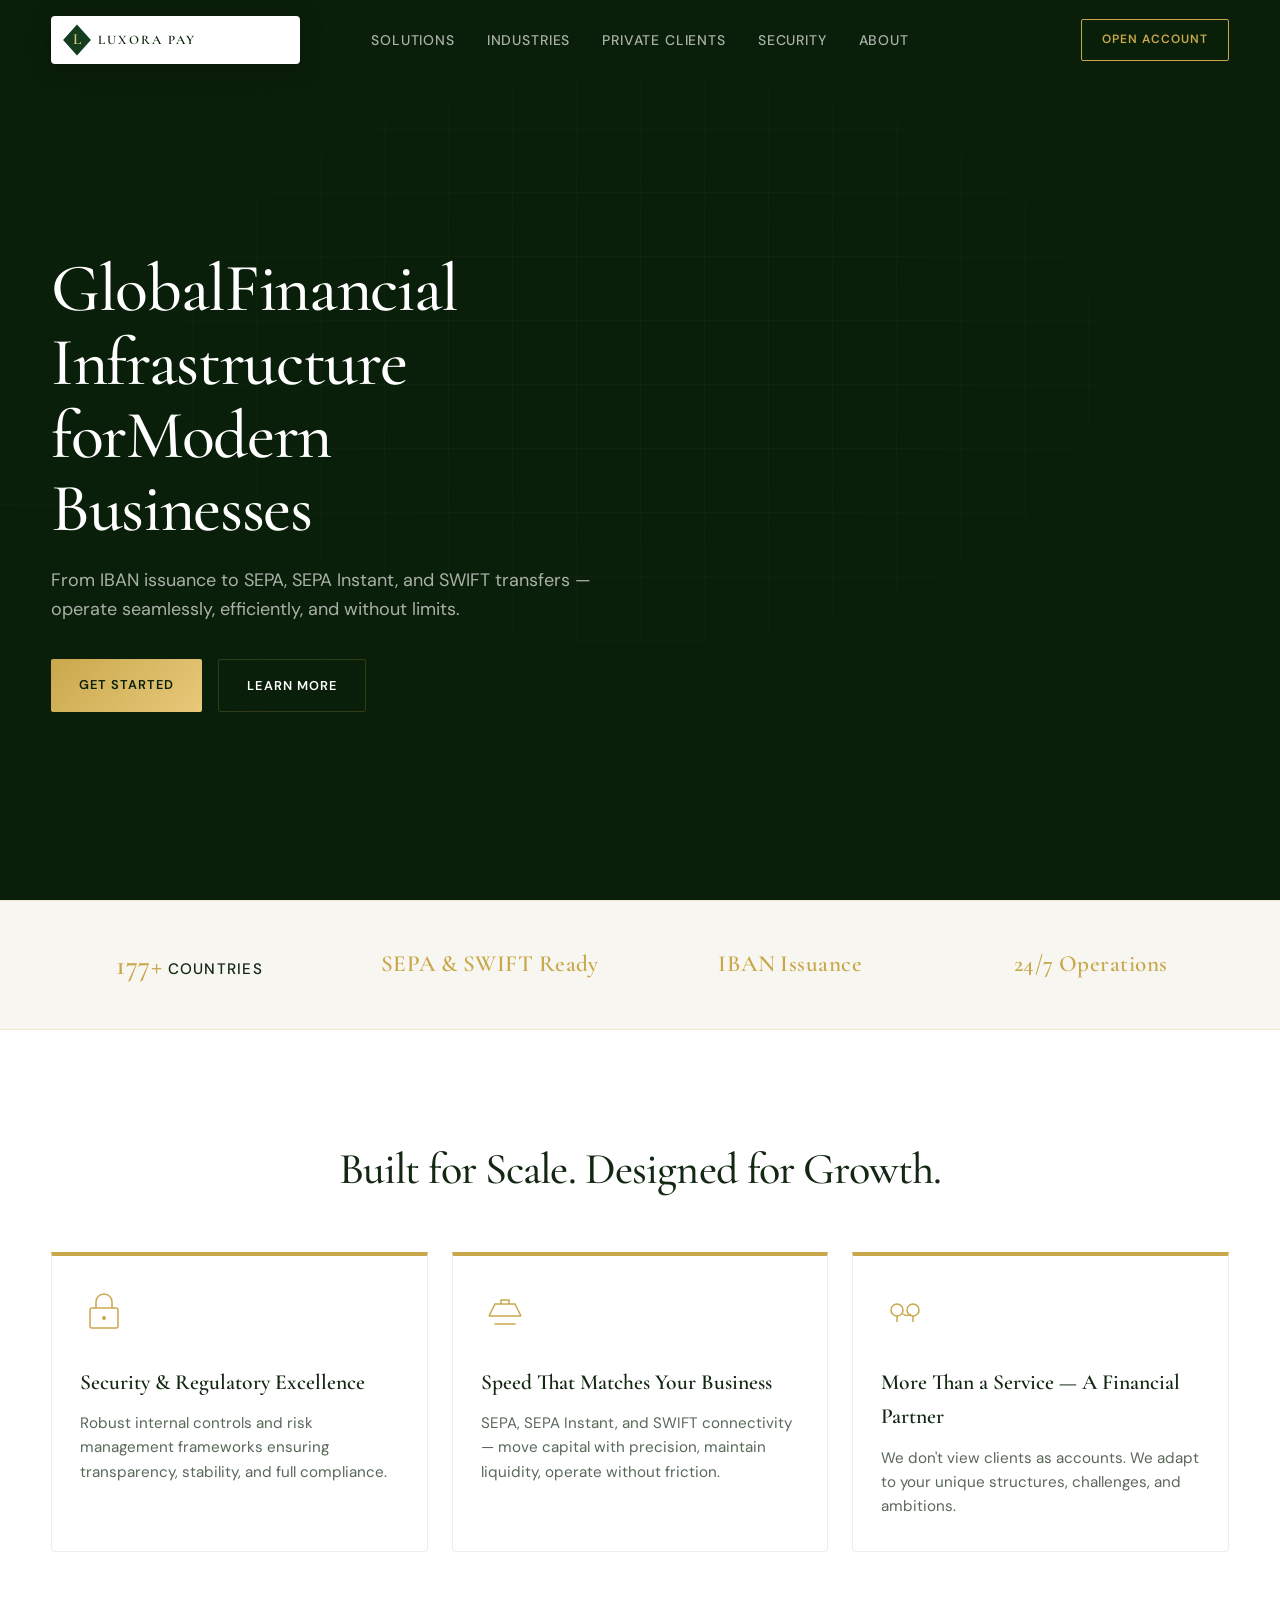
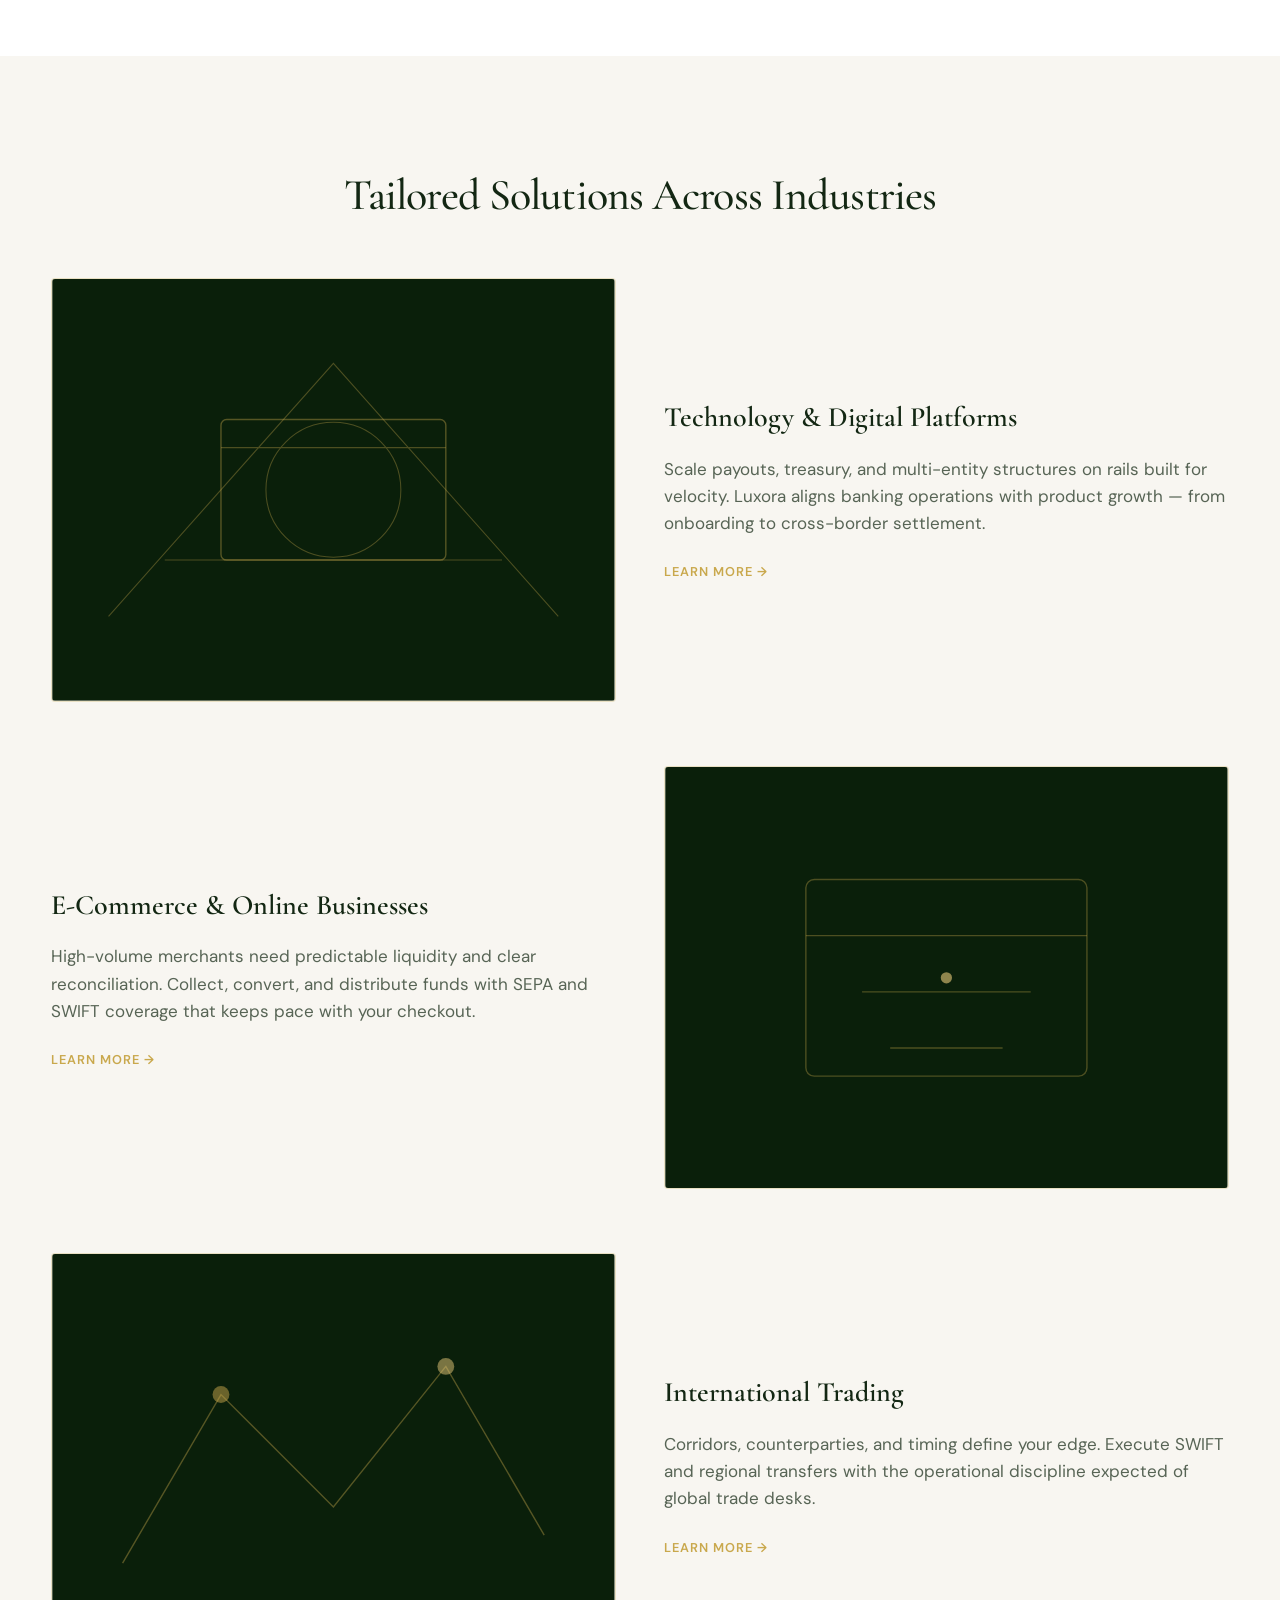
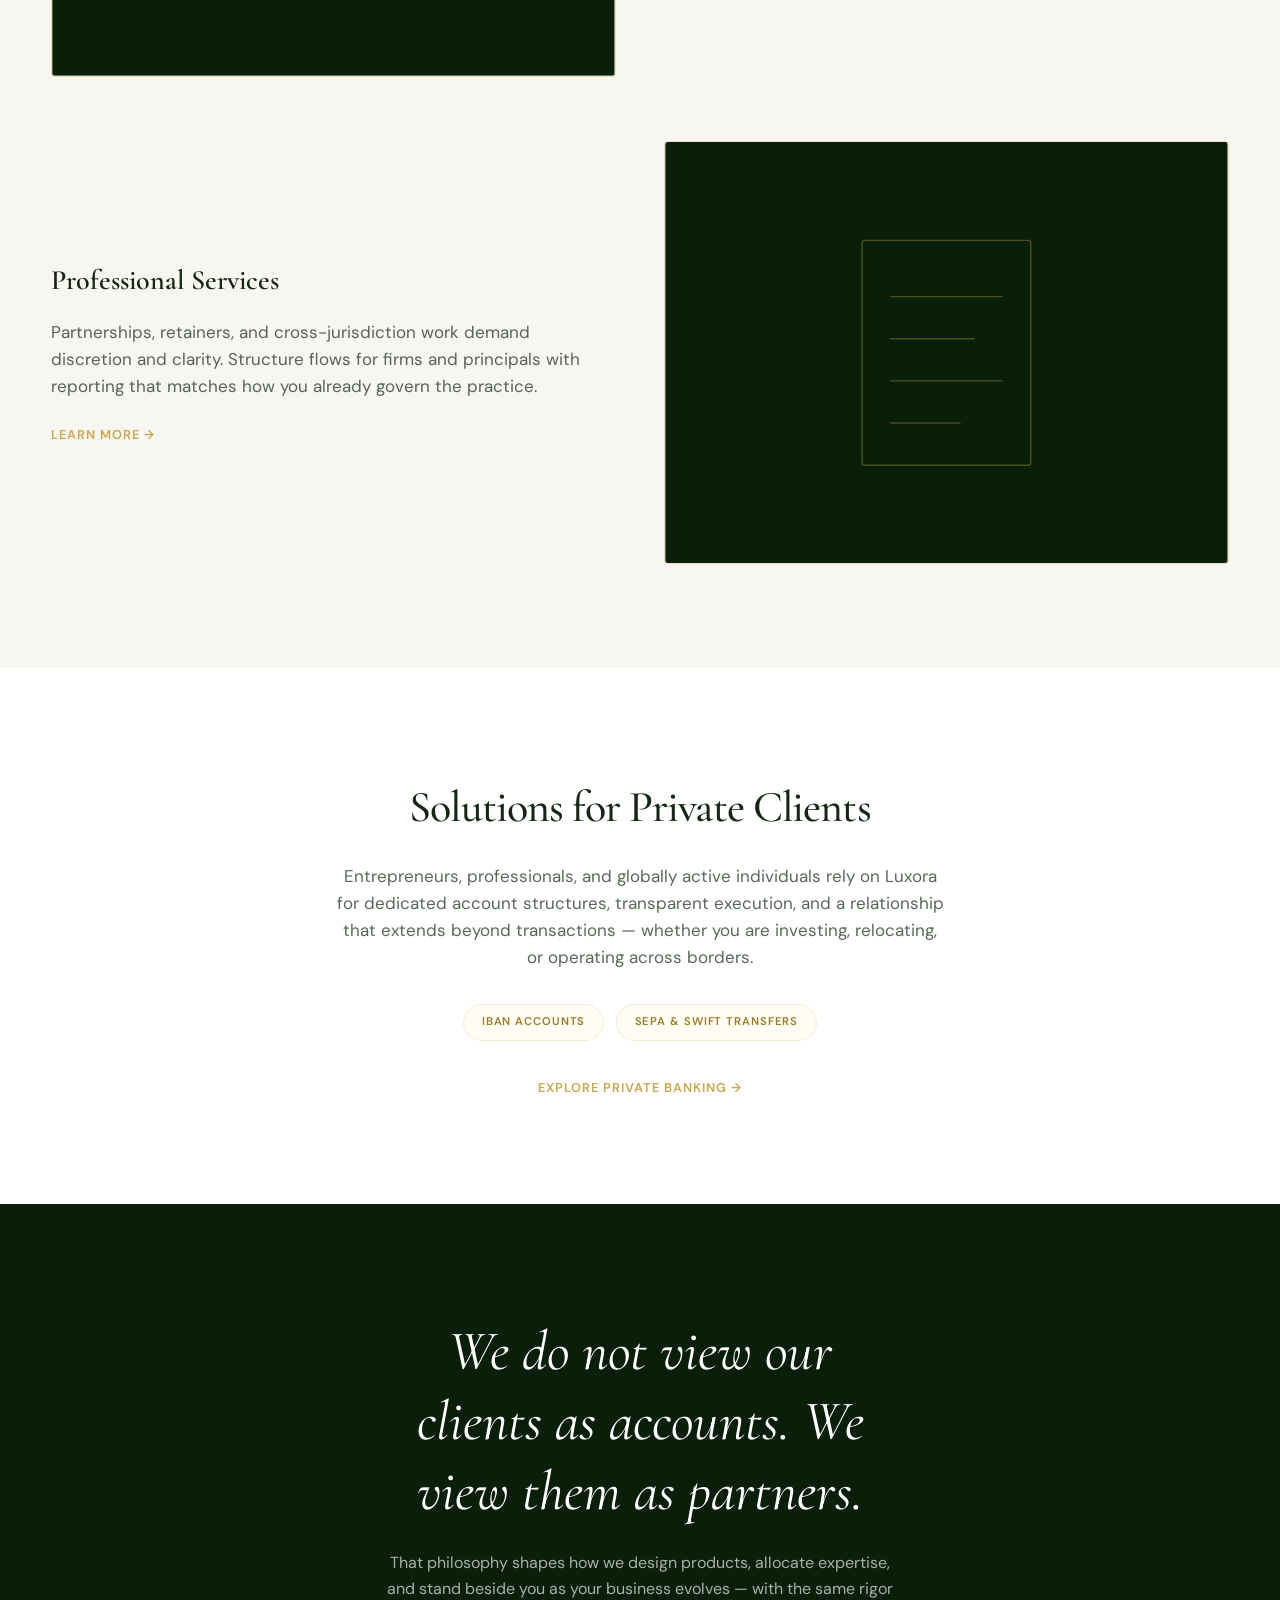
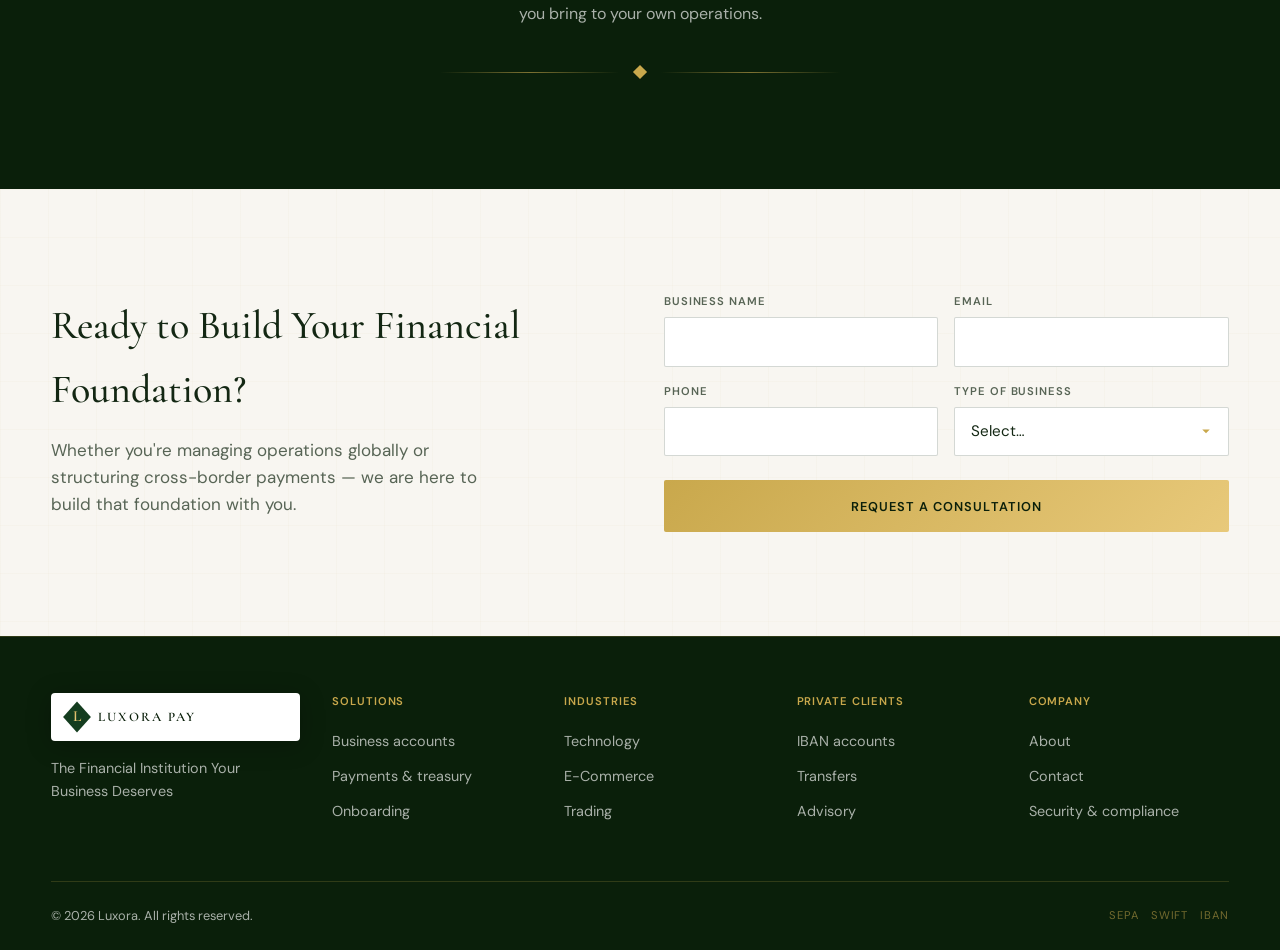
==== commit da9d85dd: "updated structure and design" ====
--- a/index.html
+++ b/index.html
@@ -4,1123 +4,28 @@
   <meta charset="UTF-8" />
   <meta name="viewport" content="width=device-width, initial-scale=1.0" />
   <title>Luxora — The Financial Institution Your Business Deserves</title>
+  <link rel="icon" type="image/svg+xml" href="data:image/svg+xml,%3Csvg xmlns='http://www.w3.org/2000/svg' viewBox='0 0 64 64'%3E%3Crect width='64' height='64' rx='10' fill='%23143D1F'/%3E%3Ctext x='32' y='43' text-anchor='middle' font-family='Cormorant Garamond, serif' font-size='34' font-weight='600' fill='%23E8C97A'%3EL%3C/text%3E%3C/svg%3E" />
   <link rel="preconnect" href="https://fonts.googleapis.com" />
   <link rel="preconnect" href="https://fonts.gstatic.com" crossorigin />
   <link href="https://fonts.googleapis.com/css2?family=Cormorant+Garamond:ital,wght@0,400;0,500;0,600;0,700;1,400;1,500&family=DM+Sans:ital,opsz,wght@0,9..40,300;0,9..40,400;0,9..40,500;0,9..40,600;0,9..40,700;1,9..40,400&display=swap" rel="stylesheet" />
-  <style>
-    :root {
-      --color-bg: #0A1F0A;
-      --color-surface: #0F2B0F;
-      --color-surface-2: #142E14;
-      --color-white: #FFFFFF;
-      --color-text-muted: rgba(255, 255, 255, 0.65);
-      --color-gold: #C9A84C;
-      --color-gold-light: #E8C97A;
-      --color-gold-gradient: linear-gradient(135deg, #C9A84C, #E8C97A, #C9A84C);
-      --color-border: rgba(201, 168, 76, 0.2);
-      --font-display: "Cormorant Garamond", Georgia, serif;
-      --font-body: "DM Sans", system-ui, sans-serif;
-      --nav-h: 80px;
-      --ease-out: cubic-bezier(0.22, 1, 0.36, 1);
-    }
-
-    *, *::before, *::after { box-sizing: border-box; }
-    html { scroll-behavior: smooth; }
-    section[id],
-    #security {
-      scroll-margin-top: calc(var(--nav-h) + 12px);
-    }
-    body {
-      margin: 0;
-      font-family: var(--font-body);
-      font-size: 17px;
-      line-height: 1.6;
-      color: var(--color-white);
-      background: var(--color-bg);
-      -webkit-font-smoothing: antialiased;
-    }
-
-    a { color: inherit; text-decoration: none; }
-    img { max-width: 100%; height: auto; display: block; }
-
-    .container {
-      width: min(1180px, 92vw);
-      margin-inline: auto;
-    }
-
-    /* —— Navbar —— */
-    .nav {
-      position: fixed;
-      top: 0;
-      left: 0;
-      right: 0;
-      z-index: 1000;
-      height: var(--nav-h);
-      display: flex;
-      align-items: center;
-      transition: background 0.45s var(--ease-out), box-shadow 0.45s var(--ease-out), backdrop-filter 0.45s;
-    }
-    .nav.is-scrolled {
-      background: rgba(10, 31, 10, 0.82);
-      backdrop-filter: blur(14px);
-      -webkit-backdrop-filter: blur(14px);
-      box-shadow: 0 1px 0 var(--color-border);
-    }
-    .nav-inner {
-      width: min(1180px, 92vw);
-      margin-inline: auto;
-      display: flex;
-      align-items: center;
-      justify-content: space-between;
-      gap: 1.5rem;
-      position: relative;
-    }
-    @media (min-width: 901px) {
-      .nav-links-wrap {
-        position: absolute;
-        left: 50%;
-        transform: translateX(-50%);
-      }
-    }
-    .logo-link {
-      display: flex;
-      align-items: center;
-      gap: 0;
-      flex-shrink: 0;
-    }
-    .logo-strip {
-      background: var(--color-white);
-      padding: 6px 12px 6px 8px;
-      border-radius: 4px;
-      display: flex;
-      align-items: center;
-      box-shadow: 0 4px 24px rgba(0, 0, 0, 0.25);
-    }
-    .logo-svg { height: 36px; width: auto; display: block; }
-    .nav-links {
-      display: flex;
-      align-items: center;
-      gap: clamp(1rem, 3vw, 2rem);
-      list-style: none;
-      margin: 0;
-      padding: 0;
-    }
-    .nav-links a {
-      font-size: 0.875rem;
-      font-weight: 500;
-      letter-spacing: 0.06em;
-      text-transform: uppercase;
-      color: var(--color-text-muted);
-      transition: color 0.25s;
-    }
-    .nav-links a:hover { color: var(--color-white); }
-    .nav-cta {
-      font-size: 0.75rem;
-      font-weight: 600;
-      letter-spacing: 0.08em;
-      text-transform: uppercase;
-      padding: 0.65rem 1.25rem;
-      border: 1px solid var(--color-gold);
-      color: var(--color-gold);
-      border-radius: 2px;
-      transition: background 0.3s, color 0.3s, box-shadow 0.3s;
-      white-space: nowrap;
-    }
-    .nav-cta:hover {
-      background: var(--color-gold);
-      color: var(--color-bg);
-      box-shadow: 0 0 24px rgba(201, 168, 76, 0.35);
-    }
-    .nav-toggle {
-      display: none;
-      flex-direction: column;
-      gap: 6px;
-      background: none;
-      border: none;
-      cursor: pointer;
-      padding: 8px;
-    }
-    .nav-toggle span {
-      width: 24px;
-      height: 2px;
-      background: var(--color-gold);
-    }
-
-    @media (max-width: 900px) {
-      .nav-toggle { display: flex; }
-      .nav-links-wrap {
-        position: fixed;
-        top: var(--nav-h);
-        left: 0;
-        right: 0;
-        background: rgba(10, 31, 10, 0.97);
-        backdrop-filter: blur(12px);
-        padding: 1.5rem;
-        border-bottom: 1px solid var(--color-border);
-        transform: translateY(-120%);
-        opacity: 0;
-        pointer-events: none;
-        transition: transform 0.35s var(--ease-out), opacity 0.35s;
-      }
-      .nav-links-wrap.is-open {
-        transform: translateY(0);
-        opacity: 1;
-        pointer-events: auto;
-      }
-      .nav-links {
-        flex-direction: column;
-        align-items: flex-start;
-      }
-    }
-
-    /* —— Hero —— */
-    .hero {
-      min-height: 100vh;
-      min-height: 100dvh;
-      display: flex;
-      flex-direction: column;
-      justify-content: center;
-      padding: calc(var(--nav-h) + 3rem) 0 4rem;
-      position: relative;
-      overflow: hidden;
-    }
-    .hero-grid {
-      position: absolute;
-      inset: 0;
-      background-image:
-        linear-gradient(rgba(201, 168, 76, 0.04) 1px, transparent 1px),
-        linear-gradient(90deg, rgba(201, 168, 76, 0.04) 1px, transparent 1px);
-      background-size: 64px 64px;
-      mask-image: radial-gradient(ellipse 80% 70% at 50% 40%, black 20%, transparent 70%);
-      pointer-events: none;
-    }
-    .hero-particles {
-      position: absolute;
-      inset: 0;
-      overflow: hidden;
-      pointer-events: none;
-    }
-    .particle-line {
-      position: absolute;
-      height: 1px;
-      background: linear-gradient(90deg, transparent, rgba(201, 168, 76, 0.15), transparent);
-      animation: drift 18s linear infinite;
-      opacity: 0.35;
-    }
-    @keyframes drift {
-      0% { transform: translateX(-20%) translateY(0); }
-      100% { transform: translateX(120%) translateY(20px); }
-    }
-    .hero-badge {
-      display: inline-flex;
-      align-items: center;
-      gap: 0.5rem;
-      padding: 0.5rem 1.1rem;
-      border-radius: 999px;
-      border: 1px solid var(--color-border);
-      background: rgba(15, 43, 15, 0.6);
-      font-size: 0.7rem;
-      font-weight: 600;
-      letter-spacing: 0.08em;
-      text-transform: uppercase;
-      color: var(--color-gold);
-      margin-bottom: 1.75rem;
-      animation: floatBadge 8s ease-in-out infinite;
-    }
-    @keyframes floatBadge {
-      0%, 100% { transform: translateY(0) translateX(0); }
-      50% { transform: translateY(-8px) translateX(6px); }
-    }
-    .hero h1 {
-      font-family: var(--font-display);
-      font-weight: 500;
-      font-size: clamp(2.5rem, 6vw, 4.25rem);
-      line-height: 1.08;
-      letter-spacing: -0.02em;
-      margin: 0 0 1.25rem;
-      max-width: 14ch;
-    }
-    .hero h1 .word {
-      display: inline-block;
-      opacity: 0;
-      transform: translateY(0.4em);
-      animation: wordIn 0.7s var(--ease-out) forwards;
-    }
-    @keyframes wordIn {
-      to { opacity: 1; transform: translateY(0); }
-    }
-    .hero-sub {
-      font-size: clamp(1rem, 2vw, 1.125rem);
-      color: var(--color-text-muted);
-      max-width: 36rem;
-      margin: 0 0 2.25rem;
-      font-weight: 400;
-    }
-    .hero-ctas {
-      display: flex;
-      flex-wrap: wrap;
-      gap: 1rem;
-    }
-    .btn-gold {
-      font-family: var(--font-body);
-      font-size: 0.8rem;
-      font-weight: 600;
-      letter-spacing: 0.08em;
-      text-transform: uppercase;
-      padding: 1rem 1.75rem;
-      border: none;
-      border-radius: 2px;
-      background: var(--color-gold-gradient);
-      background-size: 200% 200%;
-      color: var(--color-bg);
-      cursor: pointer;
-      transition: transform 0.25s, box-shadow 0.25s, background-position 0.5s;
-    }
-    .btn-gold:hover {
-      transform: translateY(-2px);
-      box-shadow: 0 12px 40px rgba(201, 168, 76, 0.35);
-      background-position: 100% 50%;
-    }
-    .btn-ghost {
-      font-family: var(--font-body);
-      font-size: 0.8rem;
-      font-weight: 600;
-      letter-spacing: 0.08em;
-      text-transform: uppercase;
-      padding: 1rem 1.75rem;
-      border: 1px solid var(--color-border);
-      border-radius: 2px;
-      background: transparent;
-      color: var(--color-white);
-      cursor: pointer;
-      transition: border-color 0.25s, color 0.25s, background 0.25s;
-    }
-    .btn-ghost:hover {
-      border-color: var(--color-gold);
-      color: var(--color-gold);
-      background: rgba(201, 168, 76, 0.06);
-    }
-
-    /* —— Scroll reveal —— */
-    .reveal {
-      opacity: 0;
-      transform: translateY(36px);
-      transition: opacity 0.85s var(--ease-out), transform 0.85s var(--ease-out);
-    }
-    .reveal.is-visible {
-      opacity: 1;
-      transform: translateY(0);
-    }
-
-    /* —— Trust bar —— */
-    .trust-bar {
-      background: var(--color-surface-2);
-      border-top: 1px solid var(--color-border);
-      border-bottom: 1px solid var(--color-border);
-      padding: 2.25rem 0;
-    }
-    .trust-grid {
-      display: grid;
-      grid-template-columns: repeat(4, 1fr);
-      gap: 1.5rem;
-      text-align: center;
-    }
-    @media (max-width: 768px) {
-      .trust-grid { grid-template-columns: repeat(2, 1fr); }
-    }
-    .trust-cell { min-height: 3.5rem; display: flex; align-items: center; justify-content: center; }
-    .trust-num {
-      font-family: var(--font-display);
-      font-size: clamp(1.35rem, 2.5vw, 1.75rem);
-      font-weight: 600;
-      color: var(--color-gold);
-      letter-spacing: 0.02em;
-      line-height: 1.35;
-    }
-    .trust-num-line { font-size: clamp(1.15rem, 2vw, 1.45rem); }
-    .trust-mixed {
-      display: flex;
-      flex-wrap: wrap;
-      justify-content: center;
-      align-items: baseline;
-      gap: 0.35rem;
-    }
-    .trust-gold {
-      font-family: var(--font-display);
-      font-size: clamp(1.35rem, 2.5vw, 1.75rem);
-      font-weight: 600;
-      color: var(--color-gold);
-      letter-spacing: 0.02em;
-    }
-    .trust-inline-label {
-      font-family: var(--font-body);
-      font-weight: 500;
-      font-size: clamp(0.8rem, 1.5vw, 0.95rem);
-      letter-spacing: 0.08em;
-      text-transform: uppercase;
-      color: var(--color-white);
-    }
-
-    /* —— Section titles —— */
-    .section {
-      padding: clamp(4rem, 10vw, 6.5rem) 0;
-    }
-    .section-title {
-      font-family: var(--font-display);
-      font-size: clamp(2rem, 4vw, 2.75rem);
-      font-weight: 500;
-      text-align: center;
-      margin: 0 0 3rem;
-      letter-spacing: -0.02em;
-    }
-
-    /* —— Features —— */
-    .features {
-      background: var(--color-bg);
-    }
-    .feature-grid {
-      display: grid;
-      grid-template-columns: repeat(3, 1fr);
-      gap: 1.5rem;
-    }
-    @media (max-width: 900px) {
-      .feature-grid { grid-template-columns: 1fr; }
-    }
-    .feature-card {
-      background: var(--color-surface);
-      border-top: 4px solid var(--color-gold);
-      border-radius: 0 0 4px 4px;
-      padding: 2rem 1.75rem;
-      transition: transform 0.35s var(--ease-out), box-shadow 0.35s;
-      box-shadow: 0 0 0 rgba(201, 168, 76, 0);
-    }
-    .feature-card:hover {
-      transform: translateY(-6px);
-      box-shadow: 0 0 40px rgba(201, 168, 76, 0.12), 0 20px 50px rgba(0, 0, 0, 0.25);
-    }
-    .feature-icon {
-      width: 48px;
-      height: 48px;
-      margin-bottom: 1.25rem;
-      color: var(--color-gold);
-    }
-    .feature-card h3 {
-      font-family: var(--font-display);
-      font-size: 1.35rem;
-      font-weight: 600;
-      margin: 0 0 0.75rem;
-    }
-    .feature-card p {
-      margin: 0;
-      color: var(--color-text-muted);
-      font-size: 0.95rem;
-    }
-
-    /* —— Industries —— */
-    .industries { background: var(--color-surface); }
-    .industry-block {
-      display: grid;
-      grid-template-columns: 1fr 1fr;
-      gap: 3rem;
-      align-items: center;
-      margin-bottom: 4rem;
-    }
-    .industry-block:last-child { margin-bottom: 0; }
-    .industry-block.reverse .industry-visual { order: 2; }
-    .industry-block.reverse .industry-copy { order: 1; }
-    @media (max-width: 768px) {
-      .industry-block,
-      .industry-block.reverse {
-        grid-template-columns: 1fr;
-      }
-      .industry-block.reverse .industry-visual { order: 0; }
-      .industry-block.reverse .industry-copy { order: 0; }
-    }
-    .industry-visual {
-      aspect-ratio: 4/3;
-      border-radius: 4px;
-      border: 1px solid var(--color-border);
-      background: var(--color-bg);
-      overflow: hidden;
-    }
-    .industry-visual svg { width: 100%; height: 100%; display: block; }
-    .industry-copy h3 {
-      font-family: var(--font-display);
-      font-size: 1.75rem;
-      font-weight: 600;
-      margin: 0 0 1rem;
-    }
-    .industry-copy p {
-      color: var(--color-text-muted);
-      margin: 0 0 1.25rem;
-    }
-    .link-gold {
-      font-size: 0.8rem;
-      font-weight: 600;
-      letter-spacing: 0.08em;
-      text-transform: uppercase;
-      color: var(--color-gold);
-      display: inline-flex;
-      align-items: center;
-      gap: 0.35rem;
-      transition: gap 0.25s, color 0.25s;
-    }
-    .link-gold:hover {
-      color: var(--color-gold-light);
-      gap: 0.55rem;
-    }
-
-    /* —— Private clients —— */
-    .private {
-      background: var(--color-surface-2);
-      text-align: center;
-    }
-    .private .section-title { margin-bottom: 1.25rem; }
-    .private-lead {
-      max-width: 38rem;
-      margin: 0 auto 2rem;
-      color: var(--color-text-muted);
-    }
-    .private-pills {
-      display: flex;
-      flex-wrap: wrap;
-      justify-content: center;
-      gap: 0.75rem;
-      margin-bottom: 2rem;
-    }
-    .pill {
-      font-size: 0.7rem;
-      font-weight: 600;
-      letter-spacing: 0.08em;
-      text-transform: uppercase;
-      padding: 0.55rem 1.1rem;
-      border: 1px solid var(--color-border);
-      border-radius: 999px;
-      color: var(--color-gold-light);
-    }
-
-    /* —— Philosophy —— */
-    .philosophy {
-      background: var(--color-bg);
-      text-align: center;
-      padding: clamp(5rem, 12vw, 7rem) 0;
-    }
-    .pull-quote {
-      font-family: var(--font-display);
-      font-style: italic;
-      font-weight: 400;
-      font-size: clamp(1.75rem, 4.5vw, 3.5rem);
-      line-height: 1.25;
-      max-width: 20ch;
-      margin: 0 auto 1.5rem;
-      color: var(--color-white);
-    }
-    .philosophy-support {
-      color: var(--color-text-muted);
-      max-width: 32rem;
-      margin: 0 auto 2.5rem;
-      font-size: 1rem;
-    }
-    .rule-diamond {
-      display: flex;
-      align-items: center;
-      justify-content: center;
-      gap: 1rem;
-      max-width: 400px;
-      margin-inline: auto;
-    }
-    .rule-diamond::before,
-    .rule-diamond::after {
-      content: "";
-      flex: 1;
-      height: 1px;
-      background: linear-gradient(90deg, transparent, var(--color-gold), transparent);
-      opacity: 0.6;
-    }
-    .rule-diamond span {
-      width: 10px;
-      height: 10px;
-      background: var(--color-gold);
-      transform: rotate(45deg);
-      flex-shrink: 0;
-    }
-
-    /* —— Contact —— */
-    .contact {
-      background: var(--color-surface);
-      position: relative;
-      overflow: hidden;
-    }
-    .contact::before {
-      content: "";
-      position: absolute;
-      inset: 0;
-      background-image:
-        linear-gradient(rgba(201, 168, 76, 0.06) 1px, transparent 1px),
-        linear-gradient(90deg, rgba(201, 168, 76, 0.06) 1px, transparent 1px);
-      background-size: 48px 48px;
-      opacity: 0.5;
-      pointer-events: none;
-    }
-    .contact .container { position: relative; z-index: 1; }
-    .contact-grid {
-      display: grid;
-      grid-template-columns: 1fr 1fr;
-      gap: 3rem;
-      align-items: start;
-    }
-    @media (max-width: 900px) {
-      .contact-grid { grid-template-columns: 1fr; }
-    }
-    .contact-intro h2 {
-      font-family: var(--font-display);
-      font-size: clamp(2rem, 4vw, 2.5rem);
-      font-weight: 500;
-      margin: 0 0 1rem;
-    }
-    .contact-intro p {
-      color: var(--color-text-muted);
-      margin: 0;
-      max-width: 28rem;
-    }
-    .form {
-      display: flex;
-      flex-direction: column;
-      gap: 1rem;
-    }
-    .form-row {
-      display: grid;
-      grid-template-columns: 1fr 1fr;
-      gap: 1rem;
-    }
-    @media (max-width: 520px) {
-      .form-row { grid-template-columns: 1fr; }
-    }
-    .form label {
-      display: block;
-      font-size: 0.7rem;
-      font-weight: 600;
-      letter-spacing: 0.08em;
-      text-transform: uppercase;
-      color: var(--color-text-muted);
-      margin-bottom: 0.4rem;
-    }
-    .form input,
-    .form select {
-      width: 100%;
-      padding: 0.85rem 1rem;
-      font-family: var(--font-body);
-      font-size: 0.95rem;
-      color: var(--color-white);
-      background: var(--color-bg);
-      border: 1px solid var(--color-border);
-      border-radius: 2px;
-      transition: border-color 0.25s, box-shadow 0.25s;
-    }
-    .form input:focus,
-    .form select:focus {
-      outline: none;
-      border-color: var(--color-gold);
-      box-shadow: 0 0 0 3px rgba(201, 168, 76, 0.15);
-    }
-    .form select {
-      appearance: none;
-      background-image: url("data:image/svg+xml,%3Csvg xmlns='http://www.w3.org/2000/svg' width='12' height='12' fill='%23C9A84C' viewBox='0 0 16 16'%3E%3Cpath d='M8 11L3 6h10l-5 5z'/%3E%3C/svg%3E");
-      background-repeat: no-repeat;
-      background-position: right 1rem center;
-    }
-    .form .btn-gold { width: 100%; margin-top: 0.5rem; padding: 1.1rem; }
-
-    /* —— Footer —— */
-    .footer {
-      background: var(--color-bg);
-      border-top: 1px solid var(--color-border);
-      padding: 3.5rem 0 1.5rem;
-    }
-    .footer-grid {
-      display: grid;
-      grid-template-columns: 1.2fr repeat(4, 1fr);
-      gap: 2rem;
-      margin-bottom: 3rem;
-    }
-    @media (max-width: 900px) {
-      .footer-grid {
-        grid-template-columns: repeat(2, 1fr);
-      }
-    }
-    @media (max-width: 520px) {
-      .footer-grid { grid-template-columns: 1fr; }
-    }
-    .footer-col h4 {
-      font-size: 0.7rem;
-      font-weight: 600;
-      letter-spacing: 0.08em;
-      text-transform: uppercase;
-      color: var(--color-gold);
-      margin: 0 0 1rem;
-    }
-    .footer-col ul {
-      list-style: none;
-      margin: 0;
-      padding: 0;
-    }
-    .footer-col li { margin-bottom: 0.5rem; }
-    .footer-col a {
-      font-size: 0.9rem;
-      color: var(--color-text-muted);
-      transition: color 0.2s;
-    }
-    .footer-col a:hover { color: var(--color-white); }
-    .footer-bar {
-      display: flex;
-      flex-wrap: wrap;
-      align-items: center;
-      justify-content: space-between;
-      gap: 1rem;
-      padding-top: 1.5rem;
-      border-top: 1px solid var(--color-border);
-      font-size: 0.8rem;
-      color: var(--color-text-muted);
-    }
-    .footer-badges {
-      display: flex;
-      flex-wrap: wrap;
-      gap: 0.75rem;
-      font-size: 0.7rem;
-      letter-spacing: 0.08em;
-      text-transform: uppercase;
-      color: rgba(201, 168, 76, 0.55);
-    }
-  </style>
+  <link rel="stylesheet" href="sections/shared/base.css" />
 </head>
 <body>
-  <header class="nav" id="nav" role="banner">
-    <div class="nav-inner">
-      <a class="logo-link" href="#top" aria-label="Luxora home">
-        <span class="logo-strip">
-          <svg class="logo-svg" viewBox="0 0 210 44" aria-hidden="true" xmlns="http://www.w3.org/2000/svg">
-            <defs>
-              <linearGradient id="lg" x1="0%" y1="0%" x2="100%" y2="100%">
-                <stop offset="0%" stop-color="#C9A84C"/>
-                <stop offset="50%" stop-color="#E8C97A"/>
-                <stop offset="100%" stop-color="#C9A84C"/>
-              </linearGradient>
-            </defs>
-            <path fill="#143D1F" d="M22 3 39 22 22 41 5 22 22 3z"/>
-            <text x="22" y="27" text-anchor="middle" fill="url(#lg)" font-family="Cormorant Garamond, Georgia, serif" font-size="19" font-weight="600">L</text>
-            <text x="48" y="27" fill="#0A1F0A" font-family="Cormorant Garamond, Georgia, serif" font-size="17" font-weight="600" letter-spacing="0.2em">LUXORA</text>
-          </svg>
-        </span>
-      </a>
-      <button class="nav-toggle" type="button" aria-expanded="false" aria-controls="nav-menu" id="nav-toggle">
-        <span></span><span></span><span></span>
-      </button>
-      <div class="nav-links-wrap" id="nav-menu">
-        <nav aria-label="Primary">
-          <ul class="nav-links">
-            <li><a href="#solutions">Solutions</a></li>
-            <li><a href="#industries">Industries</a></li>
-            <li><a href="#private">Private Clients</a></li>
-            <li><a href="#security">Security</a></li>
-            <li><a href="#about">About</a></li>
-          </ul>
-        </nav>
-      </div>
-      <a class="nav-cta" href="#contact">Open Account</a>
-    </div>
-  </header>
+  <div id="symbols-slot" data-partial="sections/shared/symbols.html"></div>
+  <div id="nav-slot" data-partial="sections/navbar/navbar.html"></div>
 
   <main id="top">
-    <section class="hero" aria-labelledby="hero-title">
-      <div class="hero-grid" aria-hidden="true"></div>
-      <div class="hero-particles" id="particles" aria-hidden="true"></div>
-      <div class="container">
-        <div class="hero-badge" aria-hidden="true">SEPA · SWIFT · SEPA Instant</div>
-        <h1 id="hero-title" aria-label="Global Financial Infrastructure for Modern Businesses">Global Financial Infrastructure for Modern Businesses</h1>
-        <p class="hero-sub">From IBAN issuance to SEPA, SEPA Instant, and SWIFT transfers — operate seamlessly, efficiently, and without limits.</p>
-        <div class="hero-ctas">
-          <a class="btn-gold" href="#contact">Get Started</a>
-          <button type="button" class="btn-ghost" data-scroll="#solutions">Learn More</button>
-        </div>
-      </div>
-    </section>
-
-    <section class="trust-bar reveal" id="stats" data-reveal>
-      <div class="container trust-grid">
-        <div class="trust-cell">
-          <div class="trust-mixed">
-            <span class="trust-gold"><span class="trust-count" data-count="180">0</span>+</span>
-            <span class="trust-inline-label">Countries</span>
-          </div>
-        </div>
-        <div class="trust-cell">
-          <div class="trust-num trust-num-line" data-text="SEPA & SWIFT Ready">SEPA & SWIFT Ready</div>
-        </div>
-        <div class="trust-cell">
-          <div class="trust-num trust-num-line" data-text="IBAN Issuance">IBAN Issuance</div>
-        </div>
-        <div class="trust-cell">
-          <div class="trust-num trust-num-line" data-text="24/7 Operations">24/7 Operations</div>
-        </div>
-      </div>
-    </section>
-
-    <section class="section features reveal" id="solutions" data-reveal>
-      <div class="container" id="security">
-        <h2 class="section-title">Built for Scale. Designed for Growth.</h2>
-        <div class="feature-grid">
-          <article class="feature-card">
-            <svg class="feature-icon" viewBox="0 0 48 48" fill="none" stroke="currentColor" stroke-width="1.5" aria-hidden="true">
-              <rect x="10" y="20" width="28" height="20" rx="2"/>
-              <path d="M16 20V14a8 8 0 0 1 16 0v6"/>
-              <circle cx="24" cy="30" r="2" fill="currentColor" stroke="none"/>
-            </svg>
-            <h3>Security &amp; Regulatory Excellence</h3>
-            <p>Robust internal controls and risk management frameworks ensuring transparency, stability, and full compliance.</p>
-          </article>
-          <article class="feature-card">
-            <svg class="feature-icon" viewBox="0 0 48 48" fill="none" stroke="currentColor" stroke-width="1.5" aria-hidden="true">
-              <path d="M8 28h32M8 28l6-12h20l6 12"/>
-              <path d="M20 16v-4h8v4"/>
-              <path d="M14 36h20" stroke-linecap="round"/>
-            </svg>
-            <h3>Speed That Matches Your Business</h3>
-            <p>SEPA, SEPA Instant, and SWIFT connectivity — move capital with precision, maintain liquidity, operate without friction.</p>
-          </article>
-          <article class="feature-card">
-            <svg class="feature-icon" viewBox="0 0 48 48" fill="none" stroke="currentColor" stroke-width="1.5" aria-hidden="true">
-              <circle cx="16" cy="22" r="6"/>
-              <circle cx="32" cy="22" r="6"/>
-              <path d="M22 26c2 2 6 2 8 0M16 28v6M32 28v6"/>
-            </svg>
-            <h3>More Than a Service — A Financial Partner</h3>
-            <p>We don't view clients as accounts. We adapt to your unique structures, challenges, and ambitions.</p>
-          </article>
-        </div>
-      </div>
-    </section>
-
-    <section class="section industries reveal" id="industries" data-reveal>
-      <div class="container">
-        <h2 class="section-title">Tailored Solutions Across Industries</h2>
-
-        <div class="industry-block">
-          <div class="industry-visual" aria-hidden="true">
-            <svg viewBox="0 0 400 300" xmlns="http://www.w3.org/2000/svg">
-              <rect width="400" height="300" fill="#0A1F0A"/>
-              <g opacity="0.35" stroke="#C9A84C" stroke-width="0.75" fill="none">
-                <path d="M40 240 L200 60 L360 240"/>
-                <circle cx="200" cy="150" r="48"/>
-                <path d="M80 200h240M120 120h160"/>
-              </g>
-              <rect x="120" y="100" width="160" height="100" rx="4" fill="none" stroke="#C9A84C" stroke-opacity="0.4"/>
-            </svg>
-          </div>
-          <div class="industry-copy">
-            <h3>Technology &amp; Digital Platforms</h3>
-            <p>Scale payouts, treasury, and multi-entity structures on rails built for velocity. Luxora aligns banking operations with product growth — from onboarding to cross-border settlement.</p>
-            <a class="link-gold" href="#contact">Learn more →</a>
-          </div>
-        </div>
-
-        <div class="industry-block reverse">
-          <div class="industry-visual" aria-hidden="true">
-            <svg viewBox="0 0 400 300" xmlns="http://www.w3.org/2000/svg">
-              <rect width="400" height="300" fill="#0A1F0A"/>
-              <g fill="none" stroke="#C9A84C" stroke-opacity="0.35">
-                <rect x="100" y="80" width="200" height="140" rx="6"/>
-                <path d="M100 120h200M140 160h120M160 200h80"/>
-              </g>
-              <circle cx="200" cy="150" r="4" fill="#E8C97A" opacity="0.6"/>
-            </svg>
-          </div>
-          <div class="industry-copy">
-            <h3>E-Commerce &amp; Online Businesses</h3>
-            <p>High-volume merchants need predictable liquidity and clear reconciliation. Collect, convert, and distribute funds with SEPA and SWIFT coverage that keeps pace with your checkout.</p>
-            <a class="link-gold" href="#contact">Learn more →</a>
-          </div>
-        </div>
-
-        <div class="industry-block">
-          <div class="industry-visual" aria-hidden="true">
-            <svg viewBox="0 0 400 300" xmlns="http://www.w3.org/2000/svg">
-              <rect width="400" height="300" fill="#0A1F0A"/>
-              <path d="M50 220 L120 100 L200 180 L280 80 L350 200" stroke="#C9A84C" stroke-width="1" fill="none" opacity="0.4"/>
-              <circle cx="120" cy="100" r="6" fill="#C9A84C" opacity="0.5"/>
-              <circle cx="280" cy="80" r="6" fill="#E8C97A" opacity="0.5"/>
-            </svg>
-          </div>
-          <div class="industry-copy">
-            <h3>International Trading</h3>
-            <p>Corridors, counterparties, and timing define your edge. Execute SWIFT and regional transfers with the operational discipline expected of global trade desks.</p>
-            <a class="link-gold" href="#contact">Learn more →</a>
-          </div>
-        </div>
-
-        <div class="industry-block reverse">
-          <div class="industry-visual" aria-hidden="true">
-            <svg viewBox="0 0 400 300" xmlns="http://www.w3.org/2000/svg">
-              <rect width="400" height="300" fill="#0A1F0A"/>
-              <g stroke="#C9A84C" fill="none" opacity="0.35">
-                <rect x="140" y="70" width="120" height="160" rx="2"/>
-                <path d="M160 110h80M160 140h60M160 170h80M160 200h50"/>
-              </g>
-            </svg>
-          </div>
-          <div class="industry-copy">
-            <h3>Professional Services</h3>
-            <p>Partnerships, retainers, and cross-jurisdiction work demand discretion and clarity. Structure flows for firms and principals with reporting that matches how you already govern the practice.</p>
-            <a class="link-gold" href="#contact">Learn more →</a>
-          </div>
-        </div>
-      </div>
-    </section>
-
-    <section class="section private reveal" id="private" data-reveal>
-      <div class="container">
-        <h2 class="section-title">Solutions for Private Clients</h2>
-        <p class="private-lead">Entrepreneurs, professionals, and globally active individuals rely on Luxora for dedicated account structures, transparent execution, and a relationship that extends beyond transactions — whether you are investing, relocating, or operating across borders.</p>
-        <div class="private-pills">
-          <span class="pill">IBAN Accounts</span>
-          <span class="pill">SEPA &amp; SWIFT Transfers</span>
-        </div>
-        <a class="link-gold" href="#contact">Explore Private Banking →</a>
-      </div>
-    </section>
-
-    <section class="philosophy reveal" id="about" data-reveal>
-      <div class="container">
-        <p class="pull-quote">We do not view our clients as accounts. We view them as partners.</p>
-        <p class="philosophy-support">That philosophy shapes how we design products, allocate expertise, and stand beside you as your business evolves — with the same rigor you bring to your own operations.</p>
-        <div class="rule-diamond" aria-hidden="true"><span></span></div>
-      </div>
-    </section>
-
-    <section class="section contact reveal" id="contact" data-reveal>
-      <div class="container contact-grid">
-        <div class="contact-intro">
-          <h2>Ready to Build Your Financial Foundation?</h2>
-          <p>Whether you're managing operations globally or structuring cross-border payments — we are here to build that foundation with you.</p>
-        </div>
-        <form class="form" id="consult-form" novalidate>
-          <div class="form-row">
-            <div>
-              <label for="biz">Business Name</label>
-              <input id="biz" name="business" type="text" autocomplete="organization" required />
-            </div>
-            <div>
-              <label for="email">Email</label>
-              <input id="email" name="email" type="email" autocomplete="email" required />
-            </div>
-          </div>
-          <div class="form-row">
-            <div>
-              <label for="phone">Phone</label>
-              <input id="phone" name="phone" type="tel" autocomplete="tel" />
-            </div>
-            <div>
-              <label for="type">Type of Business</label>
-              <select id="type" name="type" required>
-                <option value="">Select…</option>
-                <option>Technology / SaaS</option>
-                <option>E-Commerce</option>
-                <option>Trading / Import-Export</option>
-                <option>Professional Services</option>
-                <option>Private Client</option>
-                <option>Other</option>
-              </select>
-            </div>
-          </div>
-          <button type="submit" class="btn-gold">Request a Consultation</button>
-        </form>
-      </div>
-    </section>
+    <div id="hero-slot" data-partial="sections/hero/hero.html"></div>
+    <div id="trust-slot" data-partial="sections/trust/trust.html"></div>
+    <div id="features-slot" data-partial="sections/features/features.html"></div>
+    <div id="industries-slot" data-partial="sections/industries/industries.html"></div>
+    <div id="private-slot" data-partial="sections/private/private.html"></div>
+    <div id="philosophy-slot" data-partial="sections/philosophy/philosophy.html"></div>
+    <div id="contact-slot" data-partial="sections/contact/contact.html"></div>
   </main>
 
-  <footer class="footer" role="contentinfo">
-    <div class="container footer-grid">
-      <div>
-        <a class="logo-link" href="#top" aria-label="Luxora home">
-          <span class="logo-strip">
-            <svg class="logo-svg" viewBox="0 0 210 44" aria-hidden="true" xmlns="http://www.w3.org/2000/svg">
-              <defs>
-                <linearGradient id="lg2" x1="0%" y1="0%" x2="100%" y2="100%">
-                  <stop offset="0%" stop-color="#C9A84C"/>
-                  <stop offset="50%" stop-color="#E8C97A"/>
-                  <stop offset="100%" stop-color="#C9A84C"/>
-                </linearGradient>
-              </defs>
-              <path fill="#143D1F" d="M22 3 39 22 22 41 5 22 22 3z"/>
-              <text x="22" y="27" text-anchor="middle" fill="url(#lg2)" font-family="Cormorant Garamond, Georgia, serif" font-size="19" font-weight="600">L</text>
-              <text x="48" y="27" fill="#0A1F0A" font-family="Cormorant Garamond, Georgia, serif" font-size="17" font-weight="600" letter-spacing="0.2em">LUXORA</text>
-            </svg>
-          </span>
-        </a>
-        <p style="margin-top:1rem;font-size:0.9rem;color:var(--color-text-muted);max-width:220px;">The Financial Institution Your Business Deserves</p>
-      </div>
-      <div class="footer-col">
-        <h4>Solutions</h4>
-        <ul>
-          <li><a href="#solutions">Business accounts</a></li>
-          <li><a href="#solutions">Payments &amp; treasury</a></li>
-          <li><a href="#contact">Onboarding</a></li>
-        </ul>
-      </div>
-      <div class="footer-col">
-        <h4>Industries</h4>
-        <ul>
-          <li><a href="#industries">Technology</a></li>
-          <li><a href="#industries">E-Commerce</a></li>
-          <li><a href="#industries">Trading</a></li>
-        </ul>
-      </div>
-      <div class="footer-col">
-        <h4>Private Clients</h4>
-        <ul>
-          <li><a href="#private">IBAN accounts</a></li>
-          <li><a href="#private">Transfers</a></li>
-          <li><a href="#contact">Advisory</a></li>
-        </ul>
-      </div>
-      <div class="footer-col">
-        <h4>Company</h4>
-        <ul>
-          <li><a href="#about">About</a></li>
-          <li><a href="#contact">Contact</a></li>
-          <li><a href="#solutions">Security &amp; compliance</a></li>
-        </ul>
-      </div>
-    </div>
-    <div class="container footer-bar">
-      <span>© <span id="year"></span> Luxora. All rights reserved.</span>
-      <div class="footer-badges" aria-label="Capabilities">
-        <span>SEPA</span>
-        <span>SWIFT</span>
-        <span>IBAN</span>
-      </div>
-    </div>
-  </footer>
+  <div id="footer-slot" data-partial="sections/footer/footer.html"></div>
 
-  <script>
-    (function () {
-      var heroTitle = document.getElementById("hero-title");
-      var line1 = "Global Financial Infrastructure";
-      var line2 = "for Modern Businesses";
-      var words = (line1 + " " + line2).split(" ");
-      heroTitle.textContent = "";
-      words.forEach(function (w, i) {
-        var span = document.createElement("span");
-        span.className = "word";
-        span.textContent = w;
-        span.style.animationDelay = 0.08 * i + "s";
-        heroTitle.appendChild(span);
-        if (i === line1.split(" ").length - 1) {
-          heroTitle.appendChild(document.createElement("br"));
-        }
-      });
-
-      var nav = document.getElementById("nav");
-      function onScrollNav() {
-        nav.classList.toggle("is-scrolled", window.scrollY > 24);
-      }
-      window.addEventListener("scroll", onScrollNav, { passive: true });
-      onScrollNav();
-
-      var toggle = document.getElementById("nav-toggle");
-      var menu = document.getElementById("nav-menu");
-      if (toggle && menu) {
-        toggle.addEventListener("click", function () {
-          var open = menu.classList.toggle("is-open");
-          toggle.setAttribute("aria-expanded", open);
-        });
-        menu.querySelectorAll("a").forEach(function (a) {
-          a.addEventListener("click", function () {
-            menu.classList.remove("is-open");
-            toggle.setAttribute("aria-expanded", "false");
-          });
-        });
-      }
-
-      document.querySelectorAll("[data-scroll]").forEach(function (btn) {
-        btn.addEventListener("click", function () {
-          var id = btn.getAttribute("data-scroll");
-          var el = document.querySelector(id);
-          if (el) el.scrollIntoView({ behavior: "smooth" });
-        });
-      });
-
-      var particles = document.getElementById("particles");
-      if (particles) {
-        for (var p = 0; p < 8; p++) {
-          var line = document.createElement("div");
-          line.className = "particle-line";
-          line.style.top = 12 + p * 11 + "%";
-          line.style.width = 30 + Math.random() * 40 + "%";
-          line.style.left = -50 + "%";
-          line.style.animationDelay = p * 2.2 + "s";
-          line.style.animationDuration = 14 + Math.random() * 10 + "s";
-          particles.appendChild(line);
-        }
-      }
-
-      var revealEls = document.querySelectorAll("[data-reveal]");
-      var revealObs = new IntersectionObserver(
-        function (entries) {
-          entries.forEach(function (e) {
-            if (e.isIntersecting) {
-              e.target.classList.add("is-visible");
-            }
-          });
-        },
-        { rootMargin: "0px 0px -8% 0px", threshold: 0.08 }
-      );
-      revealEls.forEach(function (el) {
-        revealObs.observe(el);
-      });
-
-      function animateCount(el, target) {
-        var dur = 1600;
-        var t0 = null;
-        function step(ts) {
-          if (!t0) t0 = ts;
-          var p = Math.min((ts - t0) / dur, 1);
-          var eased = 1 - Math.pow(1 - p, 3);
-          var val = Math.floor(eased * target);
-          el.textContent = String(val);
-          if (p < 1) requestAnimationFrame(step);
-        }
-        requestAnimationFrame(step);
-      }
-
-      var statObs = new IntersectionObserver(
-        function (entries) {
-          entries.forEach(function (entry) {
-            if (!entry.isIntersecting) return;
-            entry.target.querySelectorAll(".trust-count").forEach(function (el) {
-              if (el.dataset.done) return;
-              el.dataset.done = "1";
-              if (el.dataset.count) animateCount(el, parseInt(el.dataset.count, 10));
-            });
-            entry.target.querySelectorAll(".trust-num-line").forEach(function (n) {
-              if (n.dataset.done) return;
-              n.dataset.done = "1";
-              if (n.dataset.text) n.textContent = n.dataset.text;
-            });
-            statObs.unobserve(entry.target);
-          });
-        },
-        { threshold: 0.35 }
-      );
-      var stats = document.getElementById("stats");
-      if (stats) statObs.observe(stats);
-
-      document.getElementById("year").textContent = new Date().getFullYear();
-
-      document.getElementById("consult-form").addEventListener("submit", function (e) {
-        e.preventDefault();
-        alert("Thank you. A Luxora representative will contact you shortly.");
-      });
-    })();
-  </script>
+  <script src="sections/shared/load-sections.js"></script>
 </body>
 </html>
--- a/sections/shared/base.css
+++ b/sections/shared/base.css
@@ -0,0 +1,760 @@
+    :root {
+      --color-bg: #0A1F0A;
+      --color-surface: #0F2B0F;
+      --color-surface-2: #142E14;
+      --color-paper: #F8F6F1;
+      --color-paper-2: #FFFFFF;
+      --color-ink: #132713;
+      --color-ink-muted: rgba(19, 39, 19, 0.7);
+      --color-white: #FFFFFF;
+      --color-text-muted: rgba(255, 255, 255, 0.65);
+      --color-gold: #C9A84C;
+      --color-gold-light: #E8C97A;
+      --color-gold-gradient: linear-gradient(135deg, #C9A84C, #E8C97A, #C9A84C);
+      --color-border: rgba(201, 168, 76, 0.2);
+      --font-display: "Cormorant Garamond", Georgia, serif;
+      --font-body: "DM Sans", system-ui, sans-serif;
+      --nav-h: 80px;
+      --ease-out: cubic-bezier(0.22, 1, 0.36, 1);
+    }
+
+    *, *::before, *::after { box-sizing: border-box; }
+    html { scroll-behavior: smooth; }
+    section[id],
+    #security {
+      scroll-margin-top: calc(var(--nav-h) + 12px);
+    }
+    body {
+      margin: 0;
+      font-family: var(--font-body);
+      font-size: 17px;
+      line-height: 1.6;
+      color: var(--color-white);
+      background: var(--color-bg);
+      -webkit-font-smoothing: antialiased;
+    }
+
+    a { color: inherit; text-decoration: none; }
+    img { max-width: 100%; height: auto; display: block; }
+
+    .container {
+      width: min(1180px, 92vw);
+      margin-inline: auto;
+    }
+
+    /* —— Navbar —— */
+    .nav {
+      position: fixed;
+      top: 0;
+      left: 0;
+      right: 0;
+      z-index: 1000;
+      height: var(--nav-h);
+      display: flex;
+      align-items: center;
+      transition: background 0.45s var(--ease-out), box-shadow 0.45s var(--ease-out), backdrop-filter 0.45s;
+    }
+    .nav.is-scrolled {
+      background: rgba(10, 31, 10, 0.82);
+      backdrop-filter: blur(14px);
+      -webkit-backdrop-filter: blur(14px);
+      box-shadow: 0 1px 0 var(--color-border);
+    }
+    .nav-inner {
+      width: min(1180px, 92vw);
+      margin-inline: auto;
+      display: flex;
+      align-items: center;
+      justify-content: space-between;
+      gap: 1.5rem;
+      position: relative;
+    }
+    @media (min-width: 901px) {
+      .nav-links-wrap {
+        position: absolute;
+        left: 50%;
+        transform: translateX(-50%);
+      }
+    }
+    .logo-link {
+      display: flex;
+      align-items: center;
+      gap: 0;
+      flex-shrink: 0;
+    }
+    .logo-strip {
+      background: var(--color-white);
+      padding: 6px 12px 6px 8px;
+      border-radius: 4px;
+      display: flex;
+      align-items: center;
+      box-shadow: 0 4px 24px rgba(0, 0, 0, 0.25);
+    }
+    .logo-svg { height: 36px; width: auto; display: block; }
+    .nav-links {
+      display: flex;
+      align-items: center;
+      gap: clamp(1rem, 3vw, 2rem);
+      list-style: none;
+      margin: 0;
+      padding: 0;
+    }
+    .nav-links a {
+      font-size: 0.875rem;
+      font-weight: 500;
+      letter-spacing: 0.06em;
+      text-transform: uppercase;
+      color: var(--color-text-muted);
+      transition: color 0.25s;
+    }
+    .nav-links a:hover { color: var(--color-white); }
+    .nav-cta {
+      font-size: 0.75rem;
+      font-weight: 600;
+      letter-spacing: 0.08em;
+      text-transform: uppercase;
+      padding: 0.65rem 1.25rem;
+      border: 1px solid var(--color-gold);
+      color: var(--color-gold);
+      border-radius: 2px;
+      transition: background 0.3s, color 0.3s, box-shadow 0.3s;
+      white-space: nowrap;
+      animation: ctaPulse 3.8s ease-in-out infinite;
+    }
+    .nav-cta:hover {
+      background: var(--color-gold);
+      color: var(--color-bg);
+      box-shadow: 0 0 24px rgba(201, 168, 76, 0.35);
+    }
+    @keyframes ctaPulse {
+      0%, 100% { box-shadow: 0 0 0 rgba(201, 168, 76, 0); }
+      50% { box-shadow: 0 0 22px rgba(201, 168, 76, 0.24); }
+    }
+    .nav-toggle {
+      display: none;
+      flex-direction: column;
+      gap: 6px;
+      background: none;
+      border: none;
+      cursor: pointer;
+      padding: 8px;
+    }
+    .nav-toggle span {
+      width: 24px;
+      height: 2px;
+      background: var(--color-gold);
+    }
+
+    @media (max-width: 900px) {
+      .nav-toggle { display: flex; }
+      .nav-links-wrap {
+        position: fixed;
+        top: var(--nav-h);
+        left: 0;
+        right: 0;
+        background: rgba(10, 31, 10, 0.97);
+        backdrop-filter: blur(12px);
+        padding: 1.5rem;
+        border-bottom: 1px solid var(--color-border);
+        transform: translateY(-120%);
+        opacity: 0;
+        pointer-events: none;
+        transition: transform 0.35s var(--ease-out), opacity 0.35s;
+      }
+      .nav-links-wrap.is-open {
+        transform: translateY(0);
+        opacity: 1;
+        pointer-events: auto;
+      }
+      .nav-links {
+        flex-direction: column;
+        align-items: flex-start;
+      }
+    }
+
+    /* —— Hero —— */
+    .hero {
+      min-height: 100vh;
+      min-height: 100dvh;
+      display: flex;
+      flex-direction: column;
+      justify-content: center;
+      padding: calc(var(--nav-h) + 3rem) 0 4rem;
+      position: relative;
+      overflow: hidden;
+    }
+    .hero-grid {
+      position: absolute;
+      inset: 0;
+      background-image:
+        linear-gradient(rgba(201, 168, 76, 0.04) 1px, transparent 1px),
+        linear-gradient(90deg, rgba(201, 168, 76, 0.04) 1px, transparent 1px);
+      background-size: 64px 64px;
+      mask-image: radial-gradient(ellipse 80% 70% at 50% 40%, black 20%, transparent 70%);
+      pointer-events: none;
+    }
+    .hero-particles {
+      position: absolute;
+      inset: 0;
+      overflow: hidden;
+      pointer-events: none;
+    }
+    .particle-line {
+      position: absolute;
+      height: 1px;
+      background: linear-gradient(90deg, transparent, rgba(201, 168, 76, 0.15), transparent);
+      animation: drift 18s linear infinite;
+      opacity: 0.35;
+    }
+    @keyframes drift {
+      0% { transform: translateX(-20%) translateY(0); }
+      100% { transform: translateX(120%) translateY(20px); }
+    }
+    .hero-badge {
+      display: inline-flex;
+      align-items: center;
+      gap: 0.5rem;
+      padding: 0.5rem 1.1rem;
+      border-radius: 999px;
+      border: 1px solid var(--color-border);
+      background: rgba(15, 43, 15, 0.6);
+      font-size: 0.7rem;
+      font-weight: 600;
+      letter-spacing: 0.08em;
+      text-transform: uppercase;
+      color: var(--color-gold);
+      margin-bottom: 1.75rem;
+      animation: floatBadge 8s ease-in-out infinite;
+    }
+    @keyframes floatBadge {
+      0%, 100% { transform: translateY(0) translateX(0); }
+      50% { transform: translateY(-8px) translateX(6px); }
+    }
+    .hero h1 {
+      font-family: var(--font-display);
+      font-weight: 500;
+      font-size: clamp(2.5rem, 6vw, 4.25rem);
+      line-height: 1.08;
+      letter-spacing: -0.02em;
+      margin: 0 0 1.25rem;
+      max-width: 14ch;
+    }
+    .hero h1 .word {
+      display: inline-block;
+      opacity: 0;
+      transform: translateY(0.4em);
+      animation: wordIn 0.7s var(--ease-out) forwards;
+    }
+    @keyframes wordIn {
+      to { opacity: 1; transform: translateY(0); }
+    }
+    .hero-sub {
+      font-size: clamp(1rem, 2vw, 1.125rem);
+      color: var(--color-text-muted);
+      max-width: 36rem;
+      margin: 0 0 2.25rem;
+      font-weight: 400;
+    }
+    .hero-ctas {
+      display: flex;
+      flex-wrap: wrap;
+      gap: 1rem;
+    }
+    .btn-gold {
+      font-family: var(--font-body);
+      font-size: 0.8rem;
+      font-weight: 600;
+      letter-spacing: 0.08em;
+      text-transform: uppercase;
+      padding: 1rem 1.75rem;
+      border: none;
+      border-radius: 2px;
+      background: var(--color-gold-gradient);
+      background-size: 200% 200%;
+      color: var(--color-bg);
+      cursor: pointer;
+      transition: transform 0.25s, box-shadow 0.25s, background-position 0.5s;
+      animation: goldShift 8s ease-in-out infinite;
+    }
+    .btn-gold:hover {
+      transform: translateY(-2px);
+      box-shadow: 0 12px 40px rgba(201, 168, 76, 0.35);
+      background-position: 100% 50%;
+    }
+    @keyframes goldShift {
+      0%, 100% { background-position: 0% 50%; }
+      50% { background-position: 100% 50%; }
+    }
+    .btn-ghost {
+      font-family: var(--font-body);
+      font-size: 0.8rem;
+      font-weight: 600;
+      letter-spacing: 0.08em;
+      text-transform: uppercase;
+      padding: 1rem 1.75rem;
+      border: 1px solid var(--color-border);
+      border-radius: 2px;
+      background: transparent;
+      color: var(--color-white);
+      cursor: pointer;
+      transition: border-color 0.25s, color 0.25s, background 0.25s;
+    }
+    .btn-ghost:hover {
+      border-color: var(--color-gold);
+      color: var(--color-gold);
+      background: rgba(201, 168, 76, 0.06);
+    }
+
+    /* —— Scroll reveal —— */
+    .reveal {
+      opacity: 0;
+      transform: translateY(36px);
+      transition: opacity 0.85s var(--ease-out), transform 0.85s var(--ease-out);
+    }
+    .reveal.is-visible {
+      opacity: 1;
+      transform: translateY(0);
+    }
+
+    /* —— Trust bar —— */
+    .trust-bar {
+      background: var(--color-paper);
+      border-top: 1px solid var(--color-border);
+      border-bottom: 1px solid var(--color-border);
+      padding: 2.25rem 0;
+    }
+    .trust-grid {
+      display: grid;
+      grid-template-columns: repeat(4, 1fr);
+      gap: 1.5rem;
+      text-align: center;
+    }
+    @media (max-width: 768px) {
+      .trust-grid { grid-template-columns: repeat(2, 1fr); }
+    }
+    .trust-cell { min-height: 3.5rem; display: flex; align-items: center; justify-content: center; }
+    .trust-num {
+      font-family: var(--font-display);
+      font-size: clamp(1.35rem, 2.5vw, 1.75rem);
+      font-weight: 600;
+      color: var(--color-gold);
+      letter-spacing: 0.02em;
+      line-height: 1.35;
+    }
+    .trust-num-line { font-size: clamp(1.15rem, 2vw, 1.45rem); }
+    .trust-mixed {
+      display: flex;
+      flex-wrap: wrap;
+      justify-content: center;
+      align-items: baseline;
+      gap: 0.35rem;
+    }
+    .trust-gold {
+      font-family: var(--font-display);
+      font-size: clamp(1.35rem, 2.5vw, 1.75rem);
+      font-weight: 600;
+      color: var(--color-gold);
+      letter-spacing: 0.02em;
+    }
+    .trust-inline-label {
+      font-family: var(--font-body);
+      font-weight: 500;
+      font-size: clamp(0.8rem, 1.5vw, 0.95rem);
+      letter-spacing: 0.08em;
+      text-transform: uppercase;
+      color: var(--color-ink);
+    }
+
+    /* —— Section titles —— */
+    .section {
+      padding: clamp(4rem, 10vw, 6.5rem) 0;
+    }
+    .section-title {
+      font-family: var(--font-display);
+      font-size: clamp(2rem, 4vw, 2.75rem);
+      font-weight: 500;
+      text-align: center;
+      margin: 0 0 3rem;
+      letter-spacing: -0.02em;
+    }
+
+    /* —— Features —— */
+    .features {
+      background: var(--color-paper-2);
+      color: var(--color-ink);
+    }
+    .feature-grid {
+      display: grid;
+      grid-template-columns: repeat(3, 1fr);
+      gap: 1.5rem;
+    }
+    @media (max-width: 900px) {
+      .feature-grid { grid-template-columns: 1fr; }
+    }
+    .feature-card {
+      background: #FFFFFF;
+      border-top: 4px solid var(--color-gold);
+      border-left: 1px solid rgba(19, 39, 19, 0.08);
+      border-right: 1px solid rgba(19, 39, 19, 0.08);
+      border-bottom: 1px solid rgba(19, 39, 19, 0.08);
+      border-radius: 0 0 4px 4px;
+      padding: 2rem 1.75rem;
+      transition: transform 0.35s var(--ease-out), box-shadow 0.35s;
+      box-shadow: 0 0 0 rgba(201, 168, 76, 0);
+    }
+    .features.reveal .feature-card {
+      opacity: 0;
+      transform: translateY(20px);
+    }
+    .features.reveal.is-visible .feature-card {
+      animation: cardReveal 0.7s var(--ease-out) forwards;
+    }
+    .features.reveal.is-visible .feature-card:nth-child(2) { animation-delay: 0.12s; }
+    .features.reveal.is-visible .feature-card:nth-child(3) { animation-delay: 0.24s; }
+    .feature-card:hover {
+      transform: translateY(-6px);
+      box-shadow: 0 0 40px rgba(201, 168, 76, 0.12), 0 20px 50px rgba(0, 0, 0, 0.25);
+    }
+    @keyframes cardReveal {
+      to {
+        opacity: 1;
+        transform: translateY(0);
+      }
+    }
+    .feature-icon {
+      width: 48px;
+      height: 48px;
+      margin-bottom: 1.25rem;
+      color: var(--color-gold);
+    }
+    .feature-card h3 {
+      font-family: var(--font-display);
+      font-size: 1.35rem;
+      font-weight: 600;
+      margin: 0 0 0.75rem;
+    }
+    .feature-card p {
+      margin: 0;
+      color: var(--color-ink-muted);
+      font-size: 0.95rem;
+    }
+
+    /* —— Industries —— */
+    .industries {
+      background: var(--color-paper);
+      color: var(--color-ink);
+    }
+    .industry-block {
+      display: grid;
+      grid-template-columns: 1fr 1fr;
+      gap: 3rem;
+      align-items: center;
+      margin-bottom: 4rem;
+    }
+    .industry-block:last-child { margin-bottom: 0; }
+    .industry-block.reverse .industry-visual { order: 2; }
+    .industry-block.reverse .industry-copy { order: 1; }
+    @media (max-width: 768px) {
+      .industry-block,
+      .industry-block.reverse {
+        grid-template-columns: 1fr;
+      }
+      .industry-block.reverse .industry-visual { order: 0; }
+      .industry-block.reverse .industry-copy { order: 0; }
+    }
+    .industry-visual {
+      aspect-ratio: 4/3;
+      border-radius: 4px;
+      border: 1px solid var(--color-border);
+      background: #F1EDE1;
+      overflow: hidden;
+      animation: visualFloat 9s ease-in-out infinite;
+    }
+    .industry-visual svg { width: 100%; height: 100%; display: block; }
+    .industry-block.reverse .industry-visual { animation-delay: 1.4s; }
+    @keyframes visualFloat {
+      0%, 100% { transform: translateY(0); }
+      50% { transform: translateY(-8px); }
+    }
+    .industry-copy h3 {
+      font-family: var(--font-display);
+      font-size: 1.75rem;
+      font-weight: 600;
+      margin: 0 0 1rem;
+    }
+    .industry-copy p {
+      color: var(--color-ink-muted);
+      margin: 0 0 1.25rem;
+    }
+    .link-gold {
+      font-size: 0.8rem;
+      font-weight: 600;
+      letter-spacing: 0.08em;
+      text-transform: uppercase;
+      color: var(--color-gold);
+      display: inline-flex;
+      align-items: center;
+      gap: 0.35rem;
+      transition: gap 0.25s, color 0.25s;
+    }
+    .link-gold:hover {
+      color: var(--color-gold-light);
+      gap: 0.55rem;
+    }
+    .industries.reveal .industry-copy {
+      opacity: 0;
+      transform: translateX(24px);
+    }
+    .industry-block.reverse .industry-copy { transform: translateX(-24px); }
+    .industries.reveal.is-visible .industry-copy {
+      animation: copySlideIn 0.8s var(--ease-out) forwards;
+    }
+    .industries.reveal.is-visible .industry-block:nth-child(2) .industry-copy { animation-delay: 0.06s; }
+    .industries.reveal.is-visible .industry-block:nth-child(3) .industry-copy { animation-delay: 0.14s; }
+    .industries.reveal.is-visible .industry-block:nth-child(4) .industry-copy { animation-delay: 0.22s; }
+    .industries.reveal.is-visible .industry-block:nth-child(5) .industry-copy { animation-delay: 0.30s; }
+    @keyframes copySlideIn {
+      to {
+        opacity: 1;
+        transform: translateX(0);
+      }
+    }
+
+    /* —— Private clients —— */
+    .private {
+      background: var(--color-paper-2);
+      color: var(--color-ink);
+      text-align: center;
+    }
+    .private .section-title { margin-bottom: 1.25rem; }
+    .private-lead {
+      max-width: 38rem;
+      margin: 0 auto 2rem;
+      color: var(--color-ink-muted);
+    }
+    .private-pills {
+      display: flex;
+      flex-wrap: wrap;
+      justify-content: center;
+      gap: 0.75rem;
+      margin-bottom: 2rem;
+    }
+    .pill {
+      font-size: 0.7rem;
+      font-weight: 600;
+      letter-spacing: 0.08em;
+      text-transform: uppercase;
+      padding: 0.55rem 1.1rem;
+      border: 1px solid var(--color-border);
+      border-radius: 999px;
+      color: #9B7B28;
+      background: #FFFCF3;
+    }
+
+    /* —— Philosophy —— */
+    .philosophy {
+      background: var(--color-bg);
+      text-align: center;
+      padding: clamp(5rem, 12vw, 7rem) 0;
+    }
+    .pull-quote {
+      font-family: var(--font-display);
+      font-style: italic;
+      font-weight: 400;
+      font-size: clamp(1.75rem, 4.5vw, 3.5rem);
+      line-height: 1.25;
+      max-width: 20ch;
+      margin: 0 auto 1.5rem;
+      color: var(--color-white);
+    }
+    .philosophy-support {
+      color: var(--color-text-muted);
+      max-width: 32rem;
+      margin: 0 auto 2.5rem;
+      font-size: 1rem;
+    }
+    .rule-diamond {
+      display: flex;
+      align-items: center;
+      justify-content: center;
+      gap: 1rem;
+      max-width: 400px;
+      margin-inline: auto;
+    }
+    .rule-diamond::before,
+    .rule-diamond::after {
+      content: "";
+      flex: 1;
+      height: 1px;
+      background: linear-gradient(90deg, transparent, var(--color-gold), transparent);
+      opacity: 0.6;
+    }
+    .rule-diamond span {
+      width: 10px;
+      height: 10px;
+      background: var(--color-gold);
+      transform: rotate(45deg);
+      flex-shrink: 0;
+    }
+
+    /* —— Contact —— */
+    .contact {
+      background: var(--color-paper);
+      color: var(--color-ink);
+      position: relative;
+      overflow: hidden;
+    }
+    .contact::before {
+      content: "";
+      position: absolute;
+      inset: 0;
+      background-image:
+        linear-gradient(rgba(201, 168, 76, 0.06) 1px, transparent 1px),
+        linear-gradient(90deg, rgba(201, 168, 76, 0.06) 1px, transparent 1px);
+      background-size: 48px 48px;
+      opacity: 0.5;
+      pointer-events: none;
+    }
+    .contact .container { position: relative; z-index: 1; }
+    .contact-grid {
+      display: grid;
+      grid-template-columns: 1fr 1fr;
+      gap: 3rem;
+      align-items: start;
+    }
+    @media (max-width: 900px) {
+      .contact-grid { grid-template-columns: 1fr; }
+    }
+    .contact-intro h2 {
+      font-family: var(--font-display);
+      font-size: clamp(2rem, 4vw, 2.5rem);
+      font-weight: 500;
+      margin: 0 0 1rem;
+    }
+    .contact-intro p {
+      color: var(--color-ink-muted);
+      margin: 0;
+      max-width: 28rem;
+    }
+    .form {
+      display: flex;
+      flex-direction: column;
+      gap: 1rem;
+    }
+    .form-row {
+      display: grid;
+      grid-template-columns: 1fr 1fr;
+      gap: 1rem;
+    }
+    @media (max-width: 520px) {
+      .form-row { grid-template-columns: 1fr; }
+    }
+    .form label {
+      display: block;
+      font-size: 0.7rem;
+      font-weight: 600;
+      letter-spacing: 0.08em;
+      text-transform: uppercase;
+      color: var(--color-ink-muted);
+      margin-bottom: 0.4rem;
+    }
+    .form input,
+    .form select {
+      width: 100%;
+      padding: 0.85rem 1rem;
+      font-family: var(--font-body);
+      font-size: 0.95rem;
+      color: var(--color-ink);
+      background: #FFFFFF;
+      border: 1px solid rgba(19, 39, 19, 0.18);
+      border-radius: 2px;
+      transition: border-color 0.25s, box-shadow 0.25s;
+    }
+    .form input:focus,
+    .form select:focus {
+      outline: none;
+      border-color: var(--color-gold);
+      box-shadow: 0 0 0 3px rgba(201, 168, 76, 0.15);
+    }
+    .form select {
+      appearance: none;
+      background-image: url("data:image/svg+xml,%3Csvg xmlns='http://www.w3.org/2000/svg' width='12' height='12' fill='%23C9A84C' viewBox='0 0 16 16'%3E%3Cpath d='M8 11L3 6h10l-5 5z'/%3E%3C/svg%3E");
+      background-repeat: no-repeat;
+      background-position: right 1rem center;
+    }
+    .form .btn-gold { width: 100%; margin-top: 0.5rem; padding: 1.1rem; }
+
+    /* —— Footer —— */
+    .footer {
+      background: var(--color-bg);
+      border-top: 1px solid var(--color-border);
+      padding: 3.5rem 0 1.5rem;
+    }
+    .footer-grid {
+      display: grid;
+      grid-template-columns: 1.2fr repeat(4, 1fr);
+      gap: 2rem;
+      margin-bottom: 3rem;
+    }
+    @media (max-width: 900px) {
+      .footer-grid {
+        grid-template-columns: repeat(2, 1fr);
+      }
+    }
+    @media (max-width: 520px) {
+      .footer-grid { grid-template-columns: 1fr; }
+    }
+    .footer-col h4 {
+      font-size: 0.7rem;
+      font-weight: 600;
+      letter-spacing: 0.08em;
+      text-transform: uppercase;
+      color: var(--color-gold);
+      margin: 0 0 1rem;
+    }
+    .footer-col ul {
+      list-style: none;
+      margin: 0;
+      padding: 0;
+    }
+    .footer-col li { margin-bottom: 0.5rem; }
+    .footer-col a {
+      font-size: 0.9rem;
+      color: var(--color-text-muted);
+      transition: color 0.2s;
+    }
+    .footer-col a:hover { color: var(--color-white); }
+    .footer-bar {
+      display: flex;
+      flex-wrap: wrap;
+      align-items: center;
+      justify-content: space-between;
+      gap: 1rem;
+      padding-top: 1.5rem;
+      border-top: 1px solid var(--color-border);
+      font-size: 0.8rem;
+      color: var(--color-text-muted);
+    }
+    .footer-badges {
+      display: flex;
+      flex-wrap: wrap;
+      gap: 0.75rem;
+      font-size: 0.7rem;
+      letter-spacing: 0.08em;
+      text-transform: uppercase;
+      color: rgba(201, 168, 76, 0.55);
+    }
+    .footer-tagline {
+      margin-top: 1rem;
+      max-width: 220px;
+      font-size: 0.9rem;
+      color: var(--color-text-muted);
+    }
+
+    @media (prefers-reduced-motion: reduce) {
+      html { scroll-behavior: auto; }
+      *, *::before, *::after {
+        animation: none !important;
+        transition-duration: 0.01ms !important;
+      }
+    }
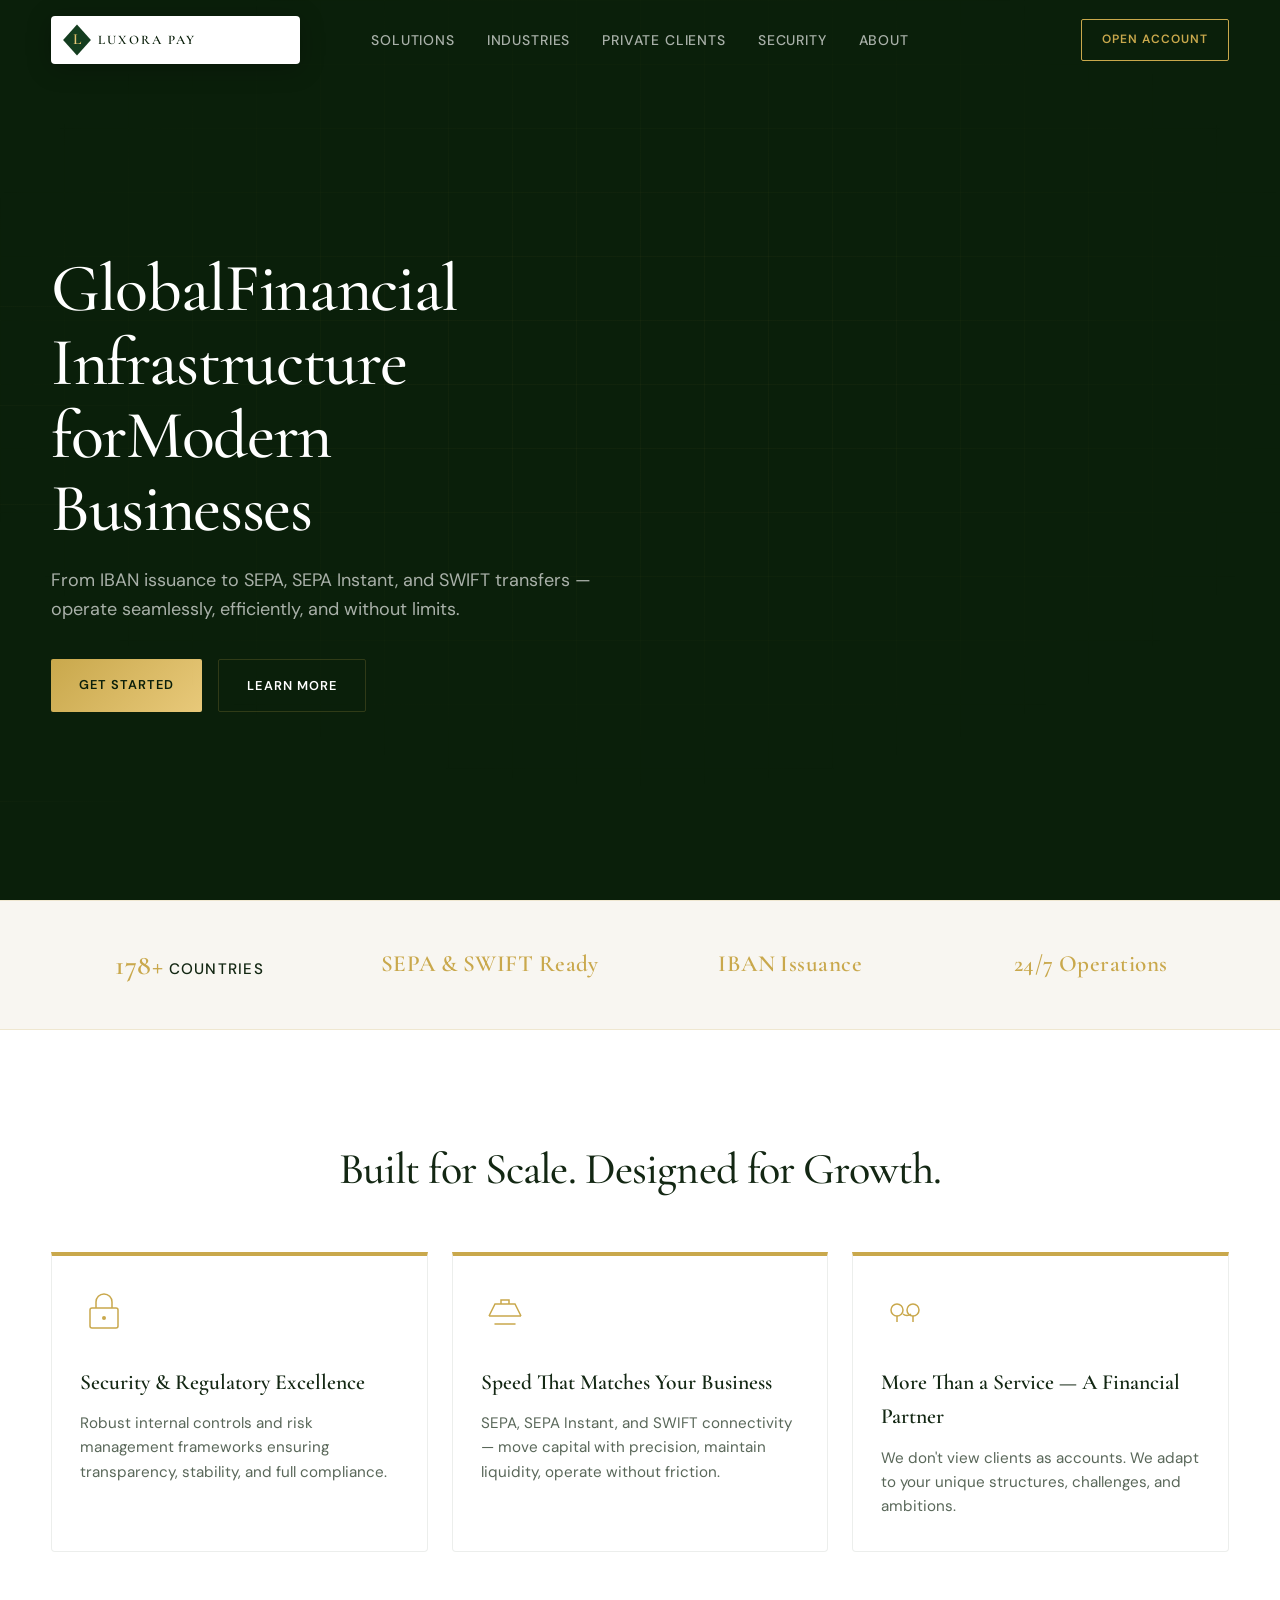
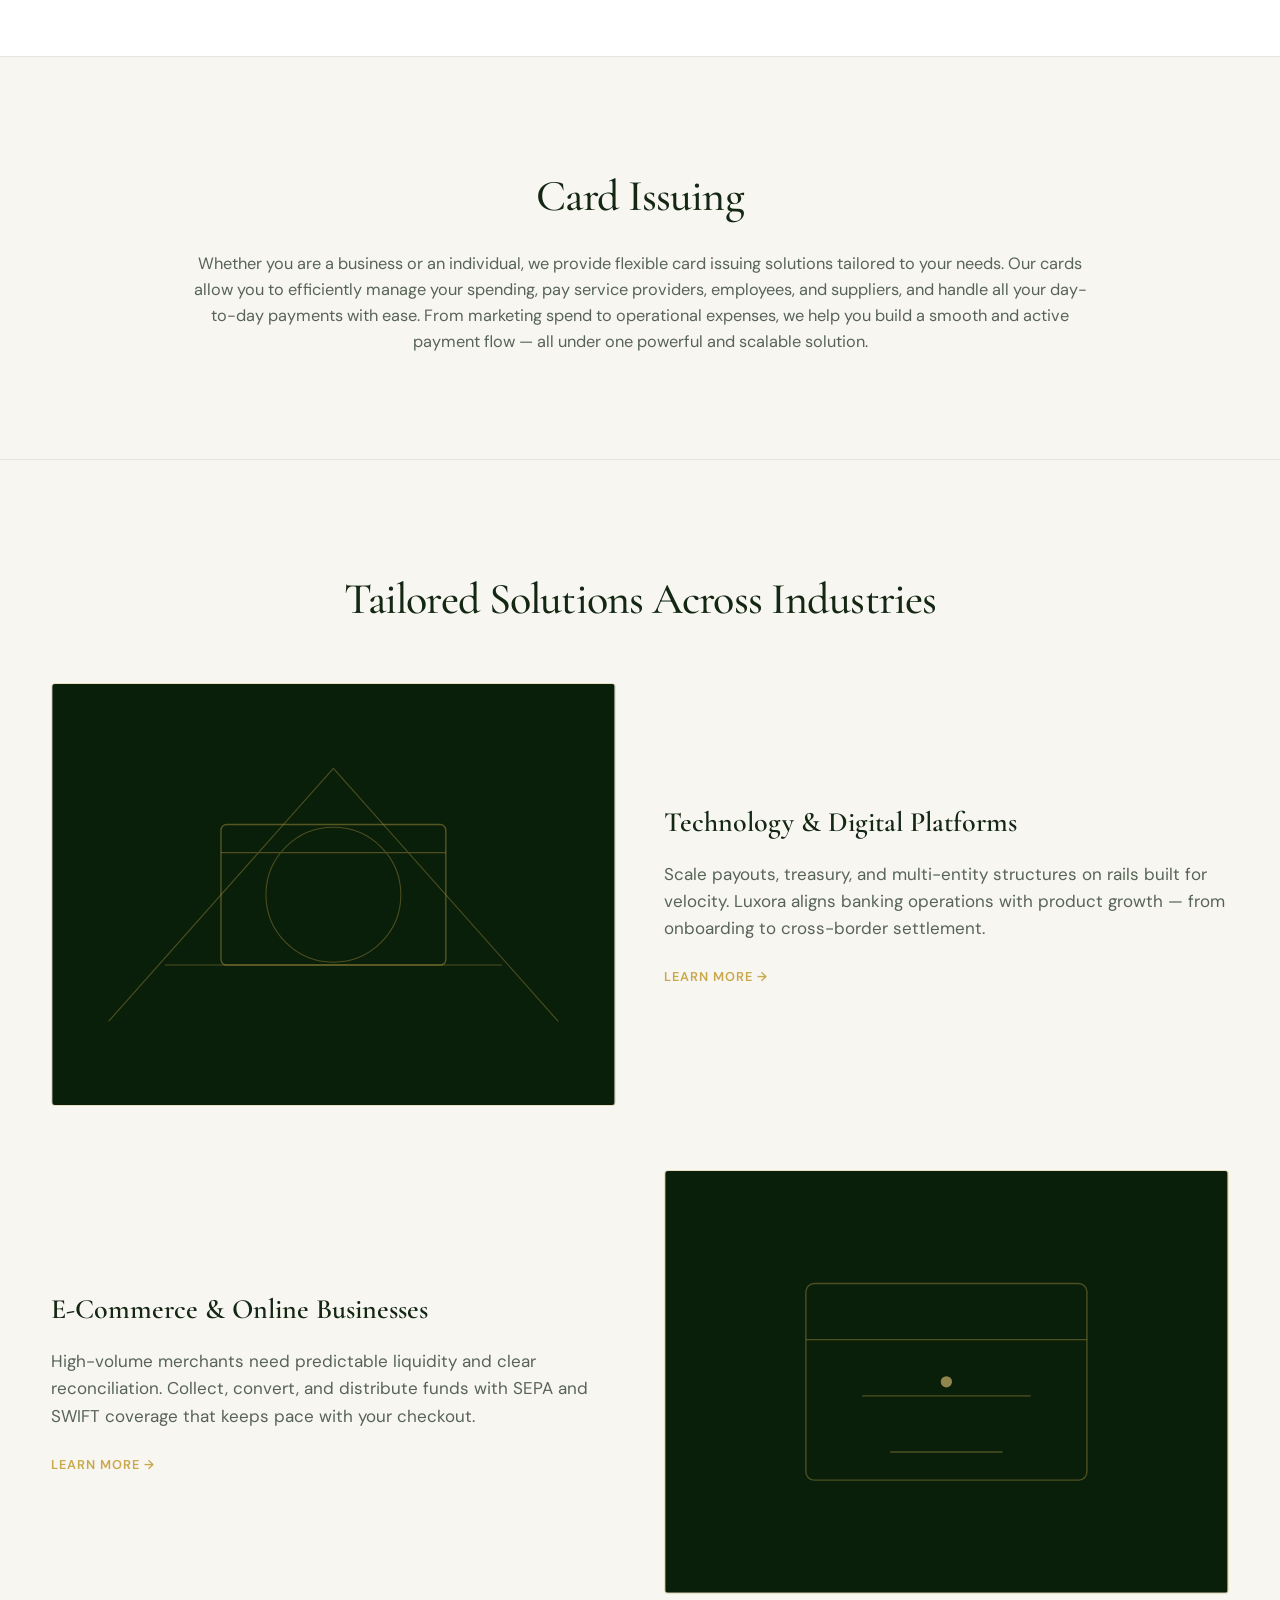
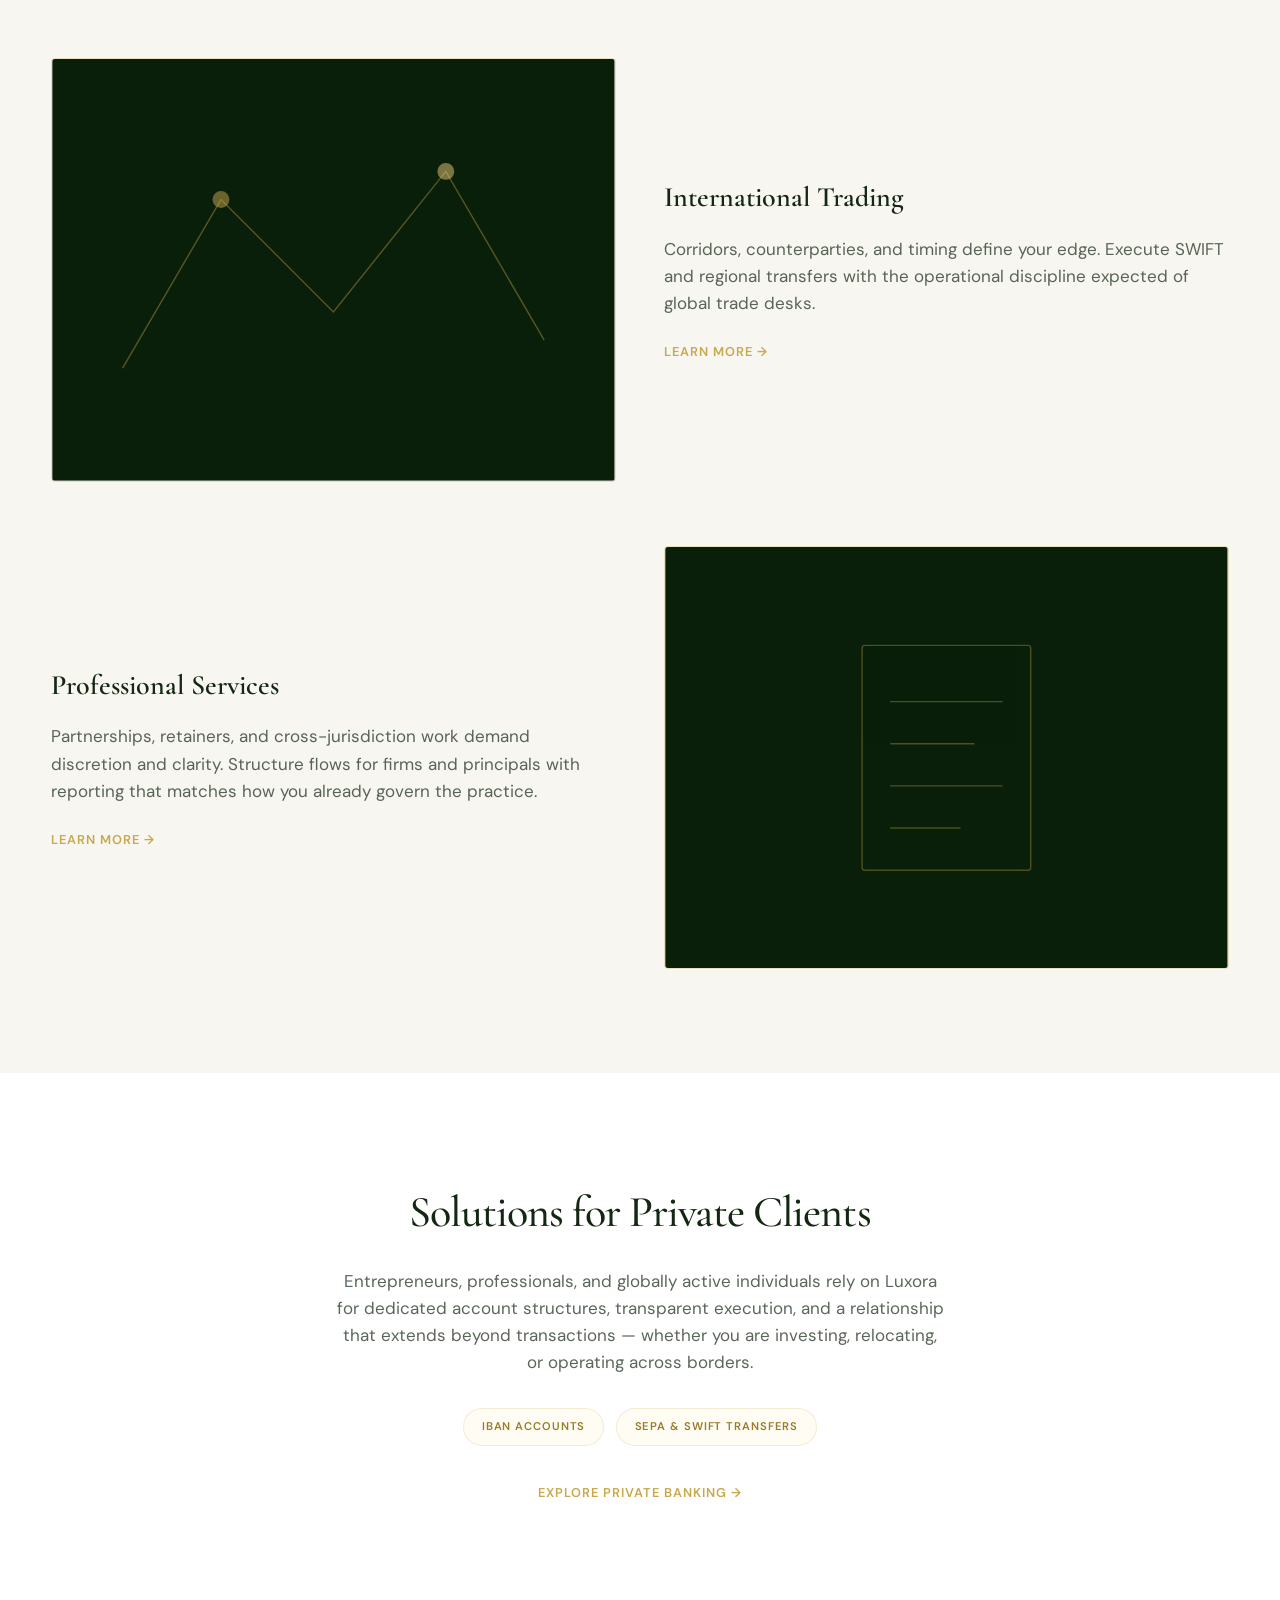
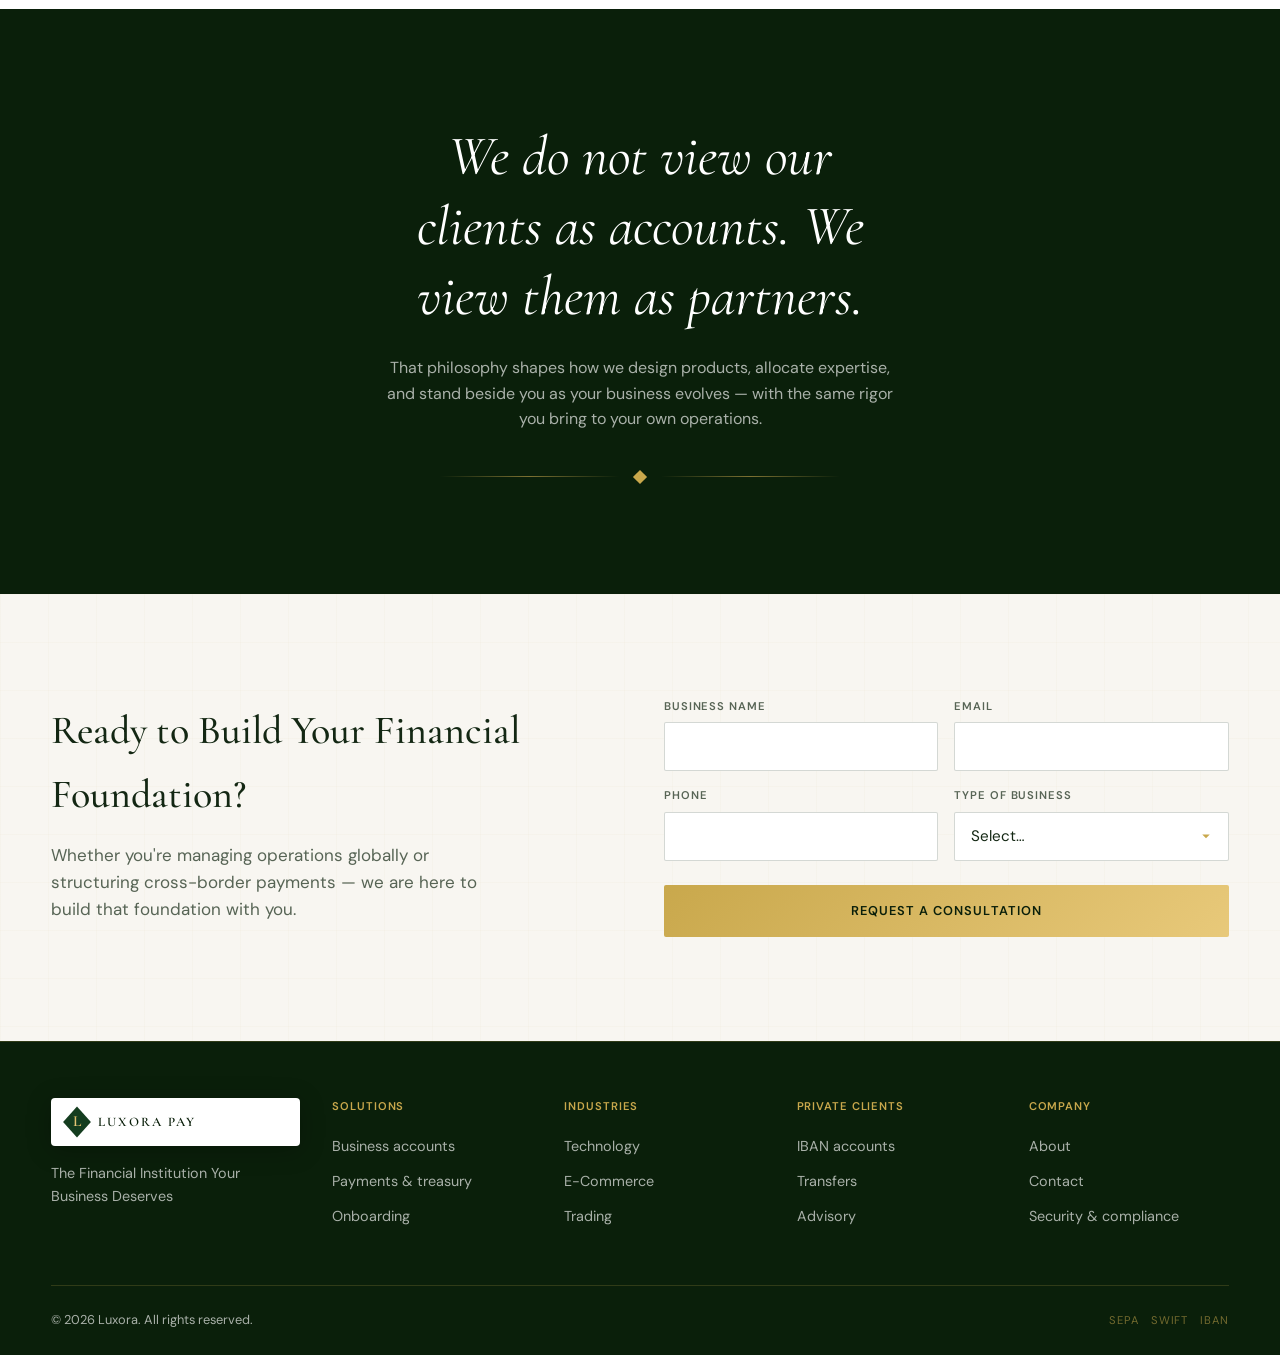
==== commit 0ef91f81: "add card issuing section content Place the provided Card Issuing copy between solutions and industri" ====
--- a/index.html
+++ b/index.html
@@ -18,6 +18,7 @@
     <div id="hero-slot" data-partial="sections/hero/hero.html"></div>
     <div id="trust-slot" data-partial="sections/trust/trust.html"></div>
     <div id="features-slot" data-partial="sections/features/features.html"></div>
+    <div id="card-issuing-slot" data-partial="sections/card-issuing/card-issuing.html"></div>
     <div id="industries-slot" data-partial="sections/industries/industries.html"></div>
     <div id="private-slot" data-partial="sections/private/private.html"></div>
     <div id="philosophy-slot" data-partial="sections/philosophy/philosophy.html"></div>
--- a/sections/shared/base.css
+++ b/sections/shared/base.css
@@ -439,6 +439,26 @@
       font-size: 0.95rem;
     }
 
+    /* —— Card issuing —— */
+    .card-issuing {
+      background: var(--color-paper);
+      color: var(--color-ink);
+      border-top: 1px solid rgba(19, 39, 19, 0.08);
+      border-bottom: 1px solid rgba(19, 39, 19, 0.08);
+    }
+    .card-issuing-wrap {
+      max-width: 900px;
+      text-align: center;
+    }
+    .card-issuing .section-title {
+      margin-bottom: 1.25rem;
+    }
+    .card-issuing-copy {
+      margin: 0;
+      color: var(--color-ink-muted);
+      font-size: 1.02rem;
+    }
+
     /* —— Industries —— */
     .industries {
       background: var(--color-paper);
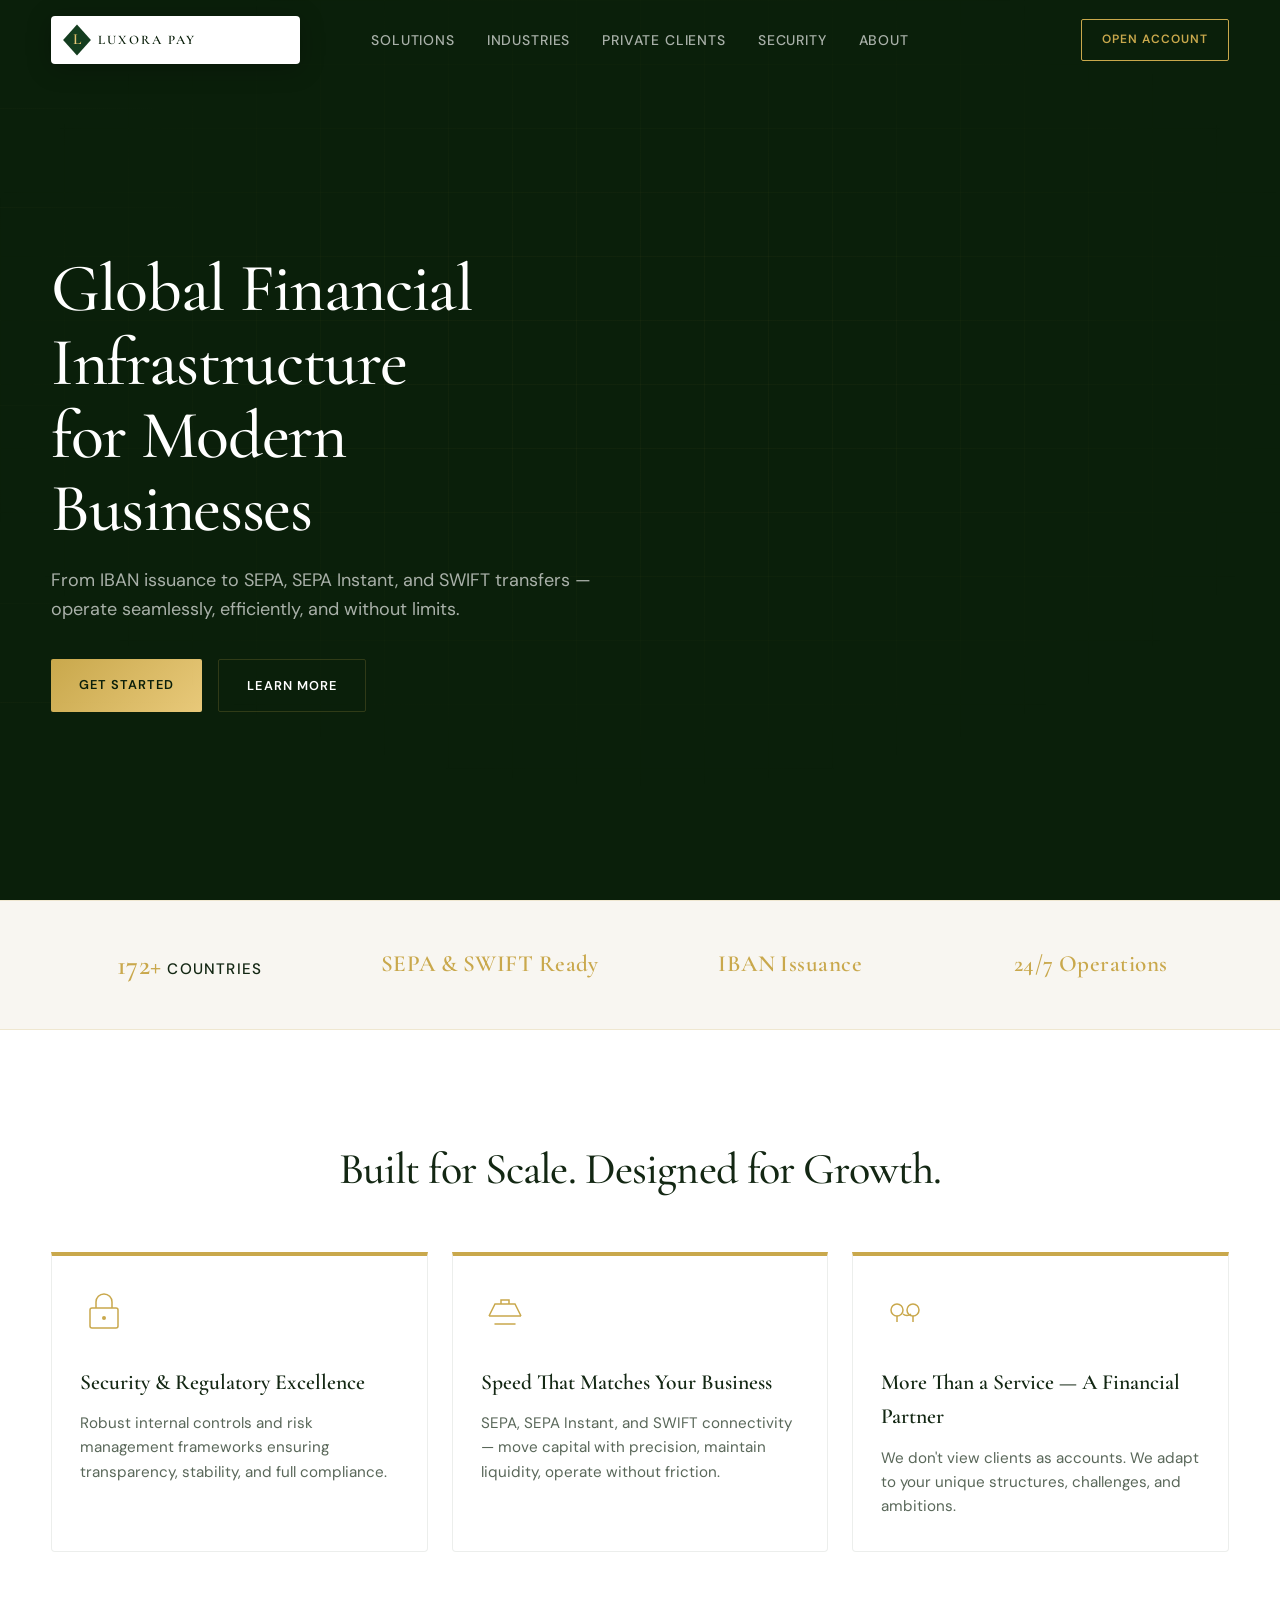
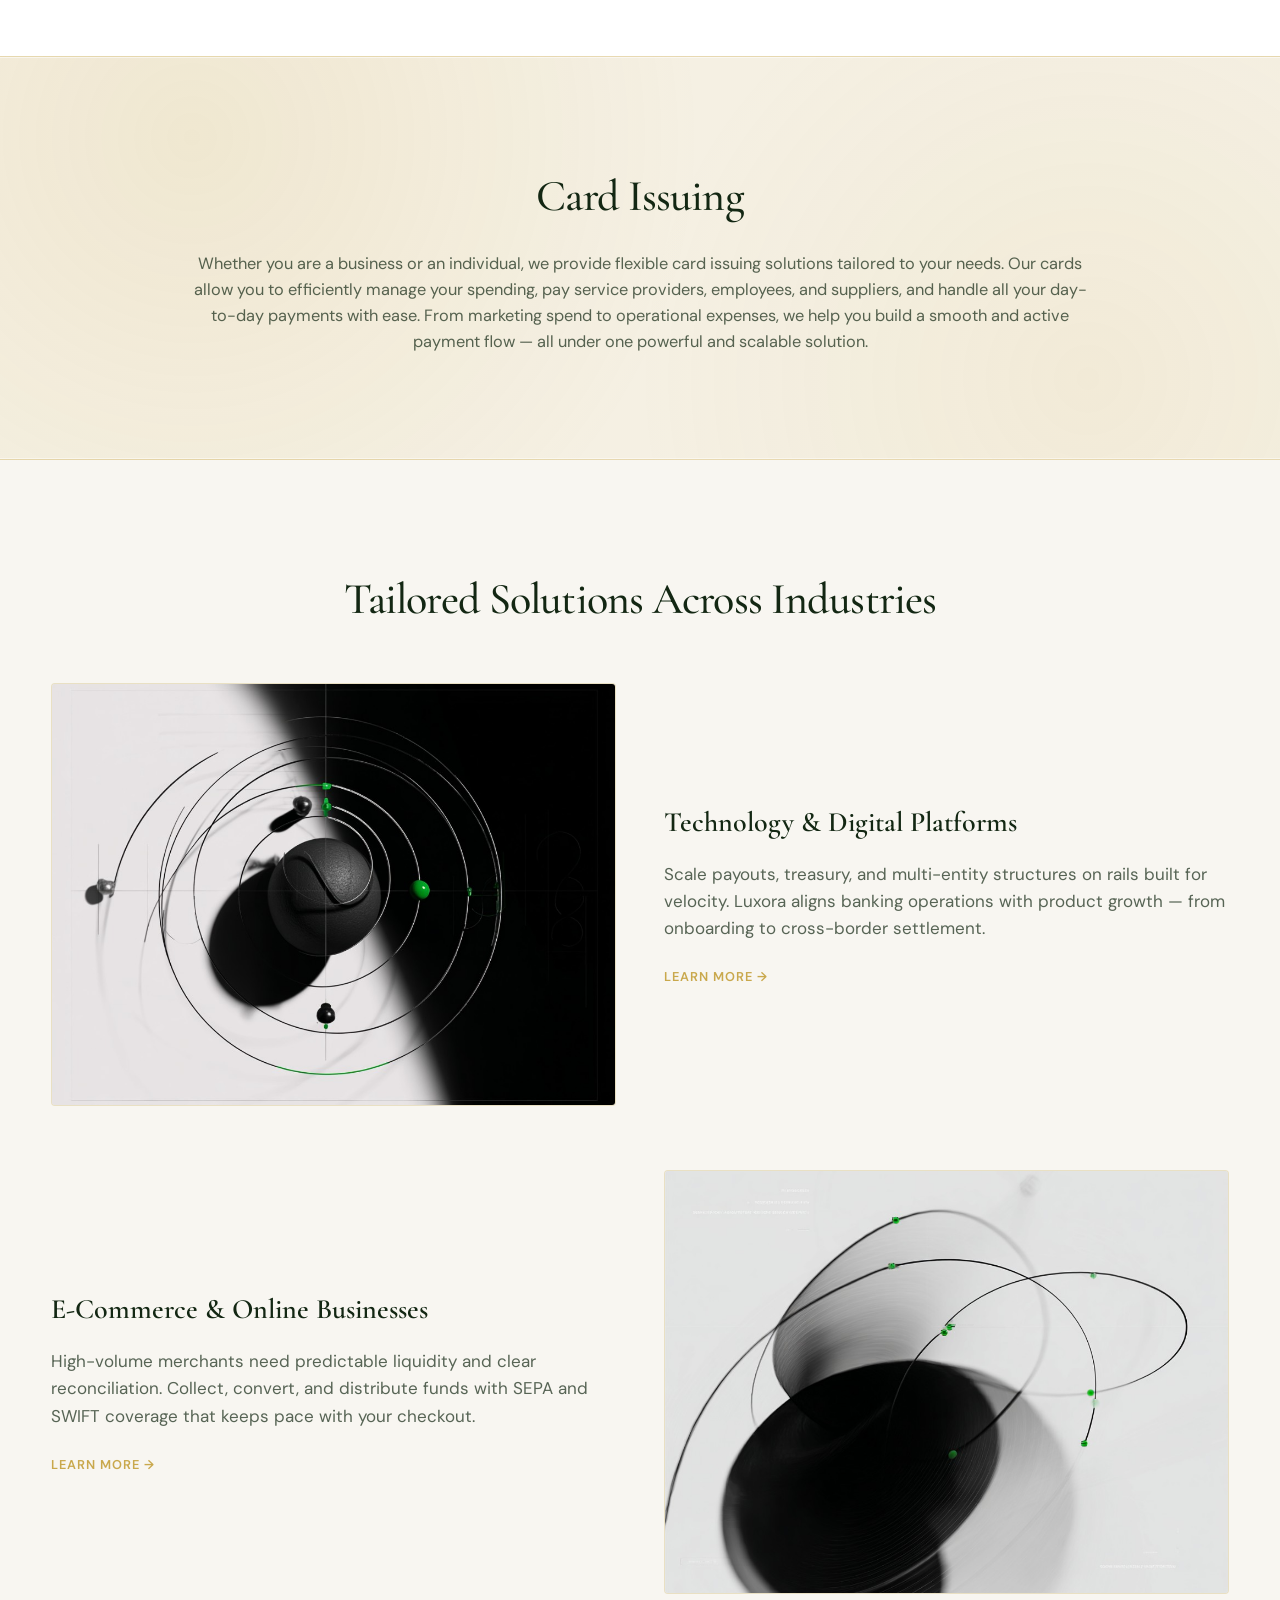
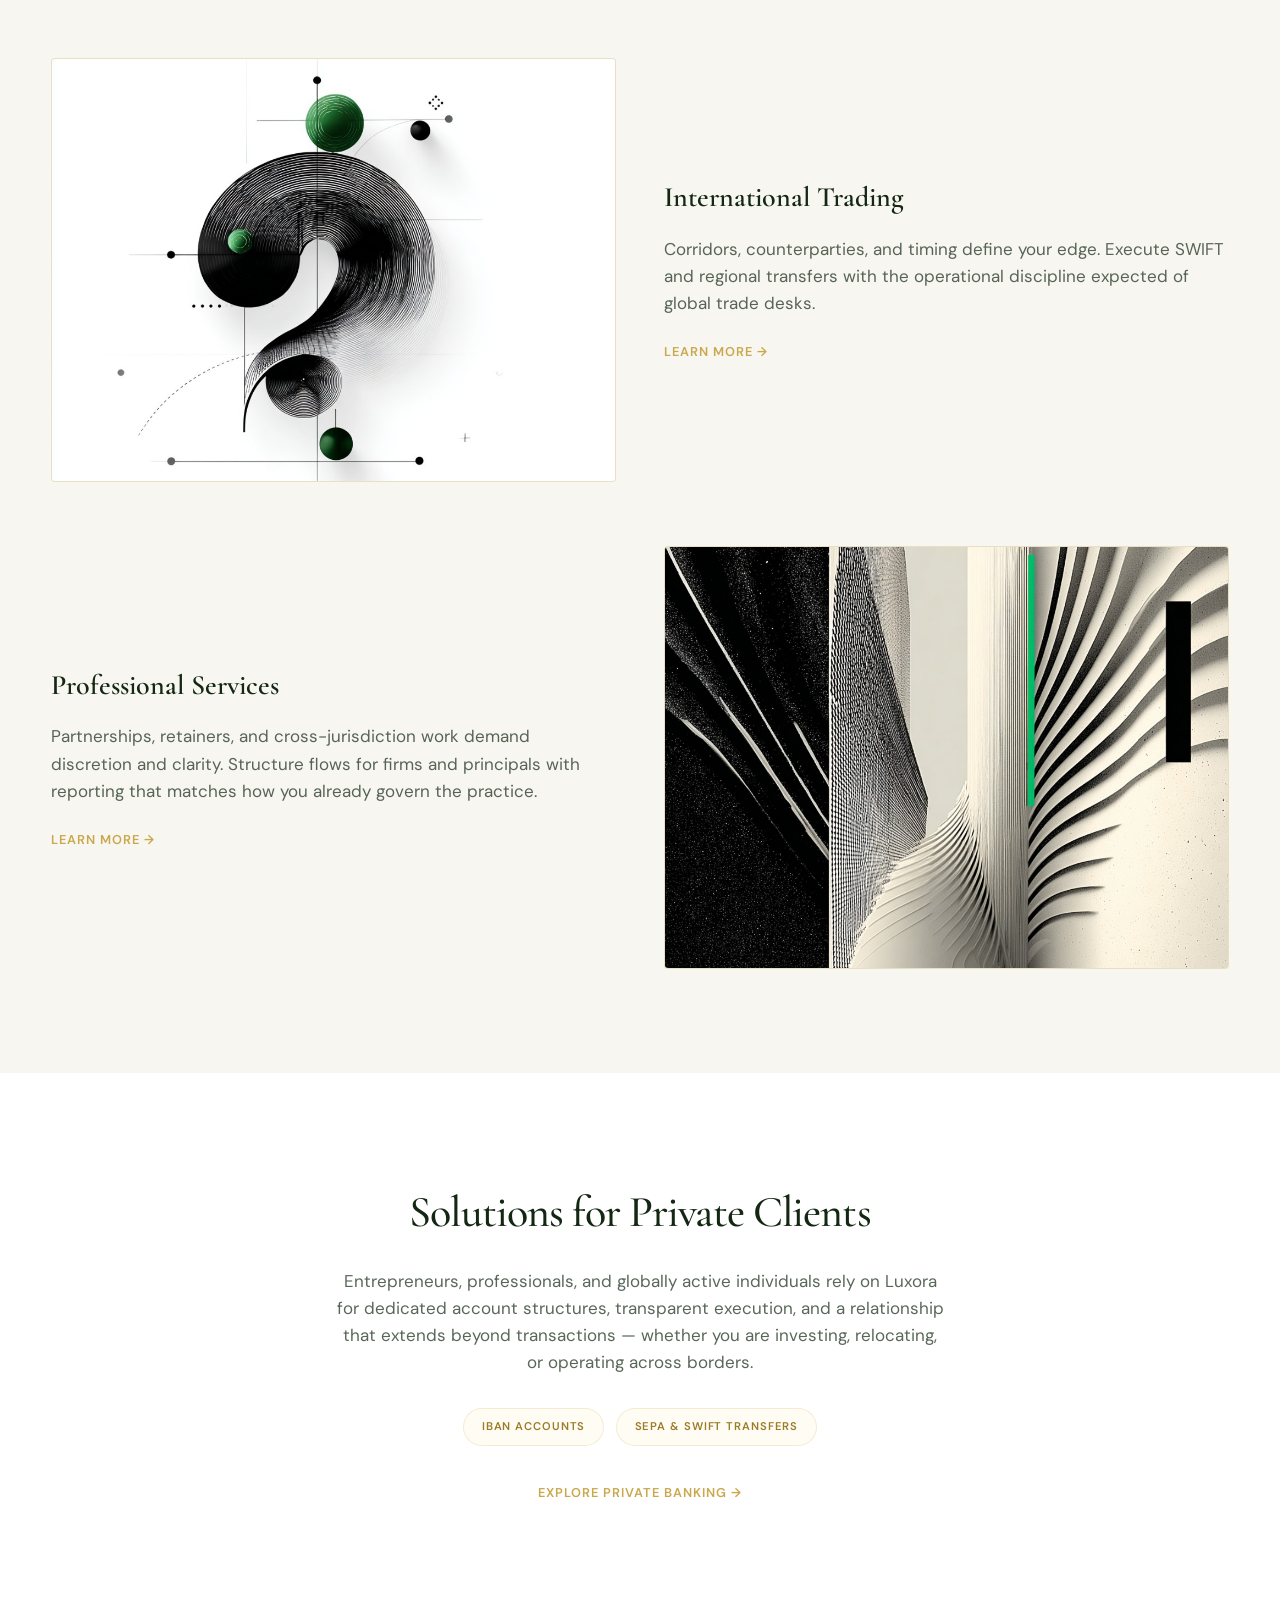
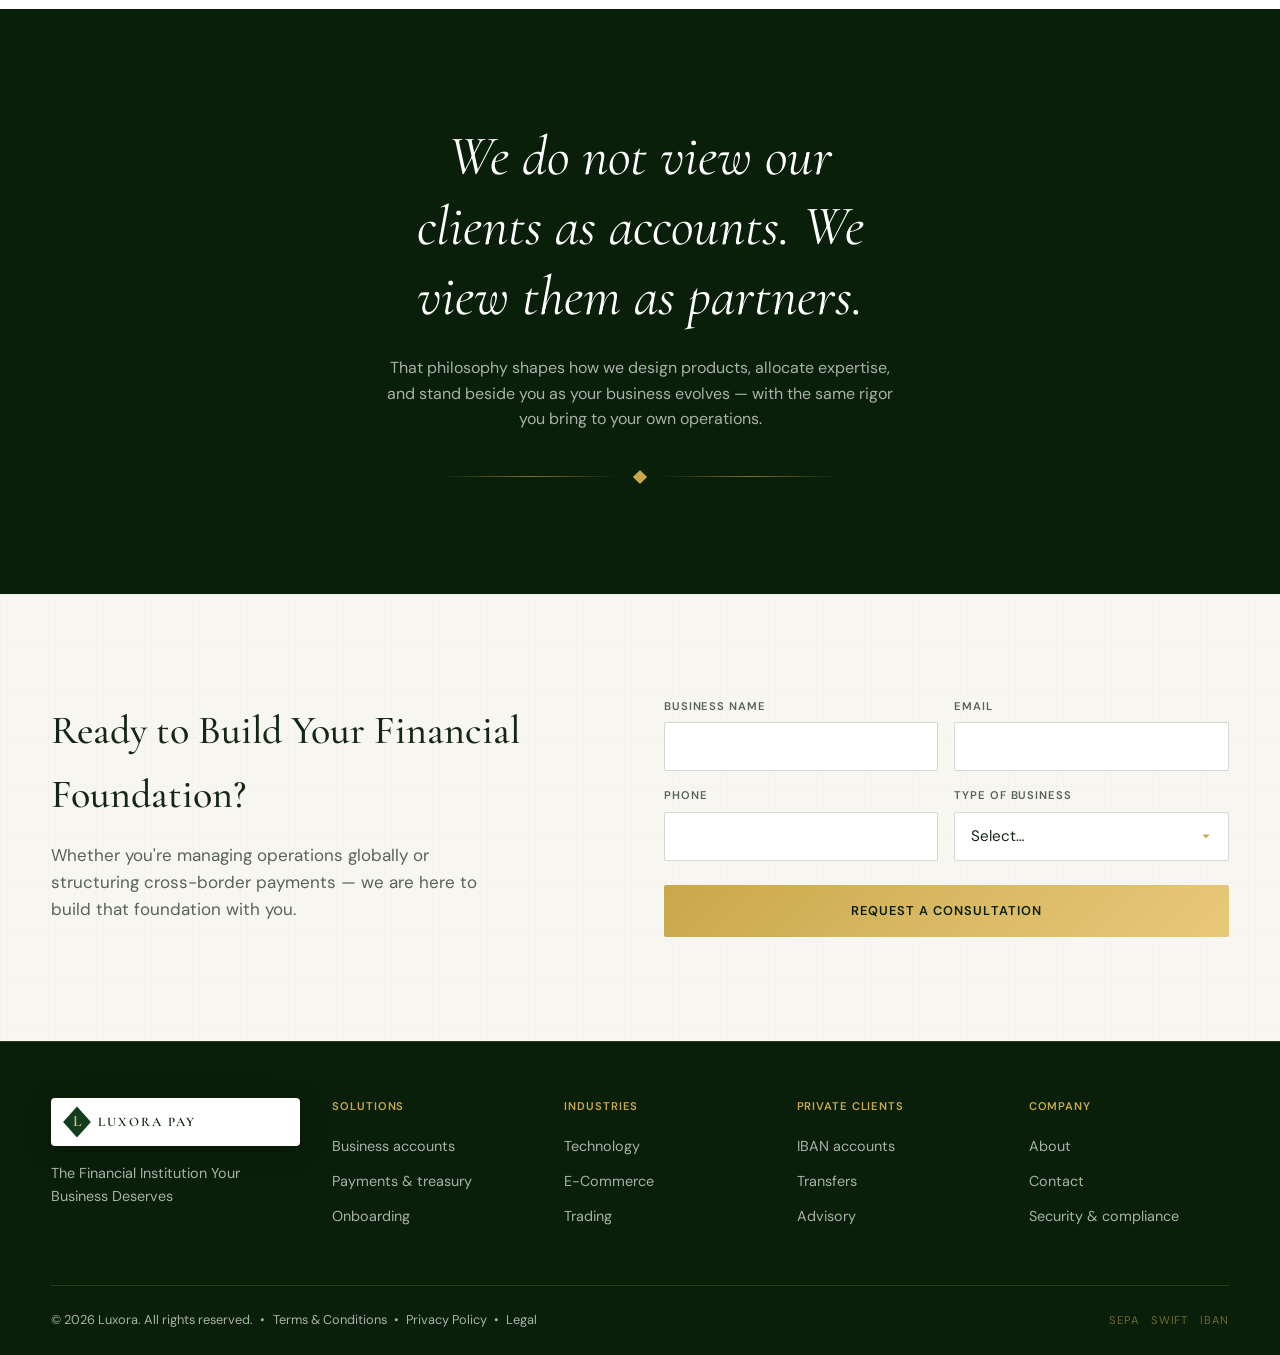
==== commit 3829f67a: "updated hero-title class, removing animation and spans from the hero-title" ====
--- a/index.html
+++ b/index.html
@@ -27,6 +27,6 @@
 
   <div id="footer-slot" data-partial="sections/footer/footer.html"></div>
 
-  <script src="sections/shared/load-sections.js"></script>
+  <script src="sections/shared/load-sections.js?v=20260507-hero-title-plain-text"></script>
 </body>
 </html>
--- a/sections/shared/base.css
+++ b/sections/shared/base.css
@@ -239,14 +239,10 @@
       margin: 0 0 1.25rem;
       max-width: 14ch;
     }
-    .hero h1 .word {
-      display: inline-block;
-      opacity: 0;
-      transform: translateY(0.4em);
-      animation: wordIn 0.7s var(--ease-out) forwards;
-    }
-    @keyframes wordIn {
-      to { opacity: 1; transform: translateY(0); }
+    .hero-title {
+      opacity: 1;
+      transform: none;
+      animation: none;
     }
     .hero-sub {
       font-size: clamp(1rem, 2vw, 1.125rem);
@@ -441,10 +437,14 @@
 
     /* —— Card issuing —— */
     .card-issuing {
-      background: var(--color-paper);
-      color: var(--color-ink);
-      border-top: 1px solid rgba(19, 39, 19, 0.08);
-      border-bottom: 1px solid rgba(19, 39, 19, 0.08);
+      background:
+        radial-gradient(circle at 15% 20%, rgba(201, 168, 76, 0.12), transparent 45%),
+        radial-gradient(circle at 85% 80%, rgba(201, 168, 76, 0.08), transparent 40%),
+        #F5F0E3;
+      color: var(--color-ink);
+      border-top: 1px solid rgba(201, 168, 76, 0.32);
+      border-bottom: 1px solid rgba(201, 168, 76, 0.32);
+      box-shadow: inset 0 1px 0 rgba(255, 255, 255, 0.55), inset 0 -1px 0 rgba(255, 255, 255, 0.45);
     }
     .card-issuing-wrap {
       max-width: 900px;
@@ -491,6 +491,12 @@
       animation: visualFloat 9s ease-in-out infinite;
     }
     .industry-visual svg { width: 100%; height: 100%; display: block; }
+    .industry-visual img {
+      width: 100%;
+      height: 100%;
+      display: block;
+      object-fit: cover;
+    }
     .industry-block.reverse .industry-visual { animation-delay: 1.4s; }
     @keyframes visualFloat {
       0%, 100% { transform: translateY(0); }
@@ -755,6 +761,17 @@
       font-size: 0.8rem;
       color: var(--color-text-muted);
     }
+    .footer-legal {
+      display: inline-flex;
+      flex-wrap: wrap;
+      align-items: center;
+      gap: 0.45rem;
+    }
+    .footer-legal a {
+      color: var(--color-text-muted);
+      transition: color 0.2s;
+    }
+    .footer-legal a:hover { color: var(--color-white); }
     .footer-badges {
       display: flex;
       flex-wrap: wrap;
@@ -769,6 +786,217 @@
       max-width: 220px;
       font-size: 0.9rem;
       color: var(--color-text-muted);
+    }
+
+    /* —— Legal pages (terms, privacy) —— */
+    .legal-page {
+      padding: calc(var(--nav-h) + 3rem) 0 clamp(4rem, 10vw, 6rem);
+      background: var(--color-paper);
+      color: var(--color-ink);
+      min-height: 60vh;
+    }
+    .legal-layout {
+      display: grid;
+      grid-template-columns: 260px minmax(0, 1fr);
+      gap: 2.25rem;
+      align-items: start;
+    }
+    .legal-toc {
+      position: sticky;
+      top: calc(var(--nav-h) + 1.25rem);
+      align-self: start;
+      max-height: calc(100vh - var(--nav-h) - 2rem);
+      overflow: auto;
+      background: #FFFCF4;
+      border: 1px solid rgba(201, 168, 76, 0.28);
+      border-radius: 6px;
+      padding: 1rem 1rem 0.85rem;
+    }
+    .legal-toc h2 {
+      font-family: var(--font-body);
+      font-size: 0.72rem;
+      text-transform: uppercase;
+      letter-spacing: 0.08em;
+      margin: 0 0 0.65rem;
+      color: #9B7B28;
+    }
+    .legal-toc ul {
+      list-style: none;
+      margin: 0;
+      padding: 0;
+    }
+    .legal-toc li { margin-bottom: 0.4rem; }
+    .legal-toc ul ul {
+      margin: 0.4rem 0 0 0.5rem;
+      padding: 0 0 0 0.55rem;
+      border-left: 1px solid rgba(201, 168, 76, 0.35);
+    }
+    .legal-toc ul ul li { margin-bottom: 0.3rem; }
+    .legal-toc ul ul a { font-size: 0.8rem; }
+    .legal-toc a {
+      font-size: 0.86rem;
+      color: var(--color-ink-muted);
+      text-decoration: none;
+      line-height: 1.35;
+    }
+    .legal-toc a:hover { color: var(--color-ink); }
+    .legal-content {
+      max-width: 46rem;
+    }
+    .legal-content h1 {
+      font-family: var(--font-display);
+      font-size: clamp(2rem, 4vw, 2.5rem);
+      font-weight: 500;
+      margin: 0 0 0.5rem;
+      letter-spacing: -0.02em;
+    }
+    .legal-meta {
+      font-size: 0.85rem;
+      color: var(--color-ink-muted);
+      margin: 0 0 2.5rem;
+    }
+    .legal-content h2 {
+      font-family: var(--font-display);
+      font-size: 1.35rem;
+      font-weight: 600;
+      margin: 2rem 0 0.75rem;
+      color: var(--color-ink);
+    }
+    .legal-content h2[id] {
+      scroll-margin-top: calc(var(--nav-h) + 16px);
+    }
+    .legal-content h3[id] {
+      scroll-margin-top: calc(var(--nav-h) + 16px);
+      font-family: var(--font-display);
+      font-size: 1.15rem;
+      font-weight: 600;
+      margin: 1.25rem 0 0.5rem;
+      color: var(--color-ink);
+    }
+    .legal-content p,
+    .legal-content li {
+      color: var(--color-ink-muted);
+      font-size: 0.98rem;
+      line-height: 1.65;
+    }
+    .legal-content p { margin: 0 0 1rem; }
+    .legal-content ul {
+      margin: 0 0 1rem 1.1rem;
+      padding: 0;
+    }
+    .legal-content li { margin-bottom: 0.4rem; }
+    .legal-content a {
+      color: #9B7B28;
+      text-decoration: underline;
+      text-underline-offset: 0.15em;
+    }
+    .legal-content a:hover { color: var(--color-gold); }
+    .legal-policy-block {
+      margin: 2rem 0;
+      padding: 1.5rem 1.5rem 1.25rem;
+      background: #FFFCF4;
+      border: 1px solid rgba(201, 168, 76, 0.28);
+      border-radius: 6px;
+    }
+    .legal-policy-block:first-of-type {
+      margin-top: 0;
+    }
+    .legal-policy-block > h2:first-child {
+      margin-top: 0;
+    }
+    .legal-policy-meta {
+      font-size: 0.8rem;
+      color: var(--color-ink-muted);
+      margin: 0.2rem 0 0;
+      line-height: 1.5;
+    }
+    .legal-policy-block > h3:first-child {
+      margin-top: 0;
+    }
+    .legal-policy-block .legal-pdf-link {
+      margin: 0 0 0.75rem;
+      font-family: var(--font-body);
+      font-size: 0.82rem;
+    }
+    .legal-policy-block .legal-pdf-link a {
+      font-weight: 600;
+      text-decoration: none;
+    }
+    .legal-policy-block .legal-pdf-link a:hover {
+      text-decoration: underline;
+    }
+    .legal-policy-block h3 {
+      font-family: var(--font-display);
+      font-size: 1.05rem;
+      font-weight: 600;
+      margin: 1.35rem 0 0.5rem;
+      color: var(--color-ink);
+    }
+    .legal-policy-block h3[id] {
+      scroll-margin-top: calc(var(--nav-h) + 16px);
+    }
+    .legal-table-wrap {
+      overflow-x: auto;
+      margin: 0 0 1rem;
+      -webkit-overflow-scrolling: touch;
+    }
+    .legal-content table.legal-data-table {
+      width: 100%;
+      border-collapse: collapse;
+      font-size: 0.88rem;
+      color: var(--color-ink-muted);
+    }
+    .legal-content table.legal-data-table th,
+    .legal-content table.legal-data-table td {
+      border: 1px solid rgba(201, 168, 76, 0.35);
+      padding: 0.45rem 0.55rem;
+      text-align: left;
+      vertical-align: top;
+    }
+    .legal-content table.legal-data-table th {
+      background: rgba(20, 61, 31, 0.06);
+      font-family: var(--font-body);
+      font-weight: 600;
+      font-size: 0.78rem;
+      text-transform: uppercase;
+      letter-spacing: 0.04em;
+      color: var(--color-ink);
+    }
+    .legal-jurisdiction-grid {
+      display: grid;
+      grid-template-columns: repeat(auto-fill, minmax(200px, 1fr));
+      gap: 0.35rem 1rem;
+      margin: 0 0 1rem;
+      padding: 0;
+      list-style: none;
+      font-size: 0.92rem;
+      color: var(--color-ink-muted);
+      line-height: 1.5;
+    }
+    .legal-jurisdiction-grid li {
+      margin: 0;
+      padding-left: 0.65rem;
+      position: relative;
+    }
+    .legal-jurisdiction-grid li::before {
+      content: "";
+      position: absolute;
+      left: 0;
+      top: 0.55em;
+      width: 4px;
+      height: 4px;
+      border-radius: 50%;
+      background: rgba(155, 123, 40, 0.65);
+    }
+    @media (max-width: 980px) {
+      .legal-layout {
+        grid-template-columns: 1fr;
+        gap: 1.5rem;
+      }
+      .legal-toc {
+        position: static;
+        max-height: none;
+      }
     }
 
     @media (prefers-reduced-motion: reduce) {
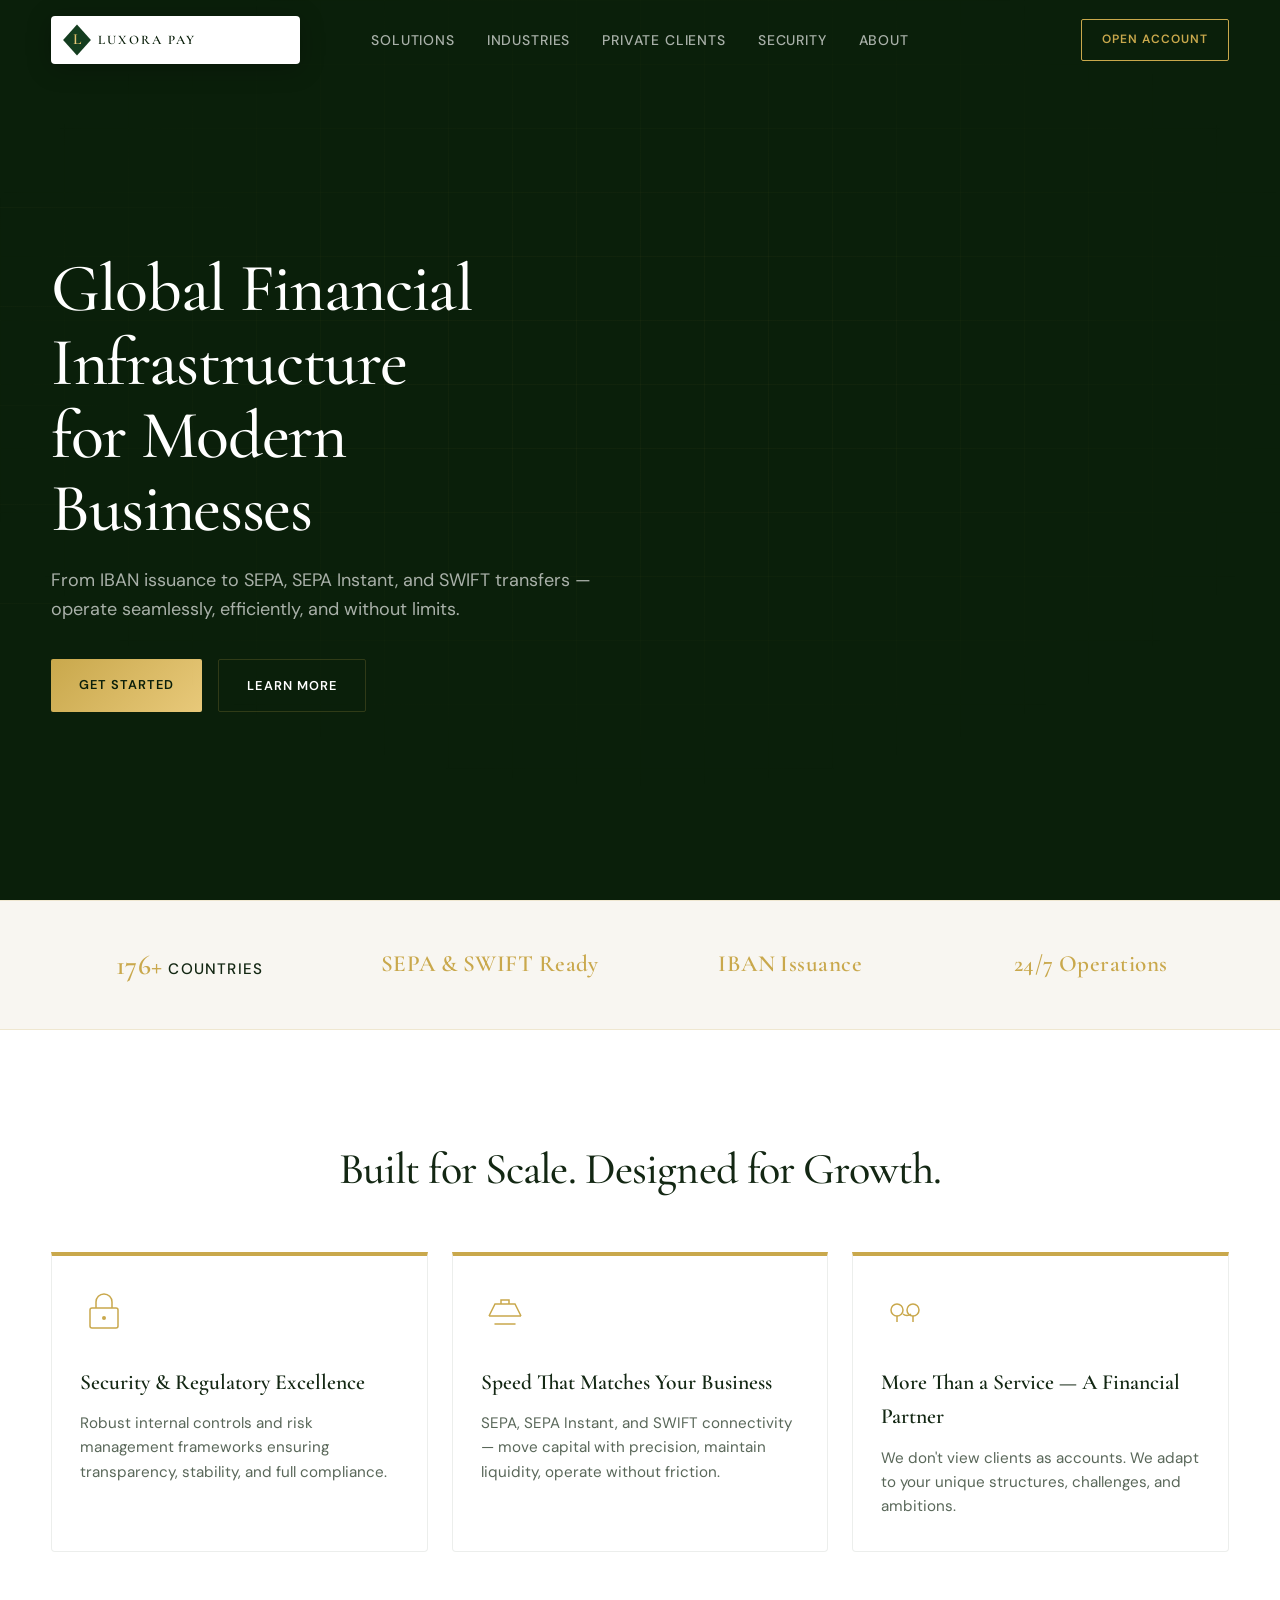
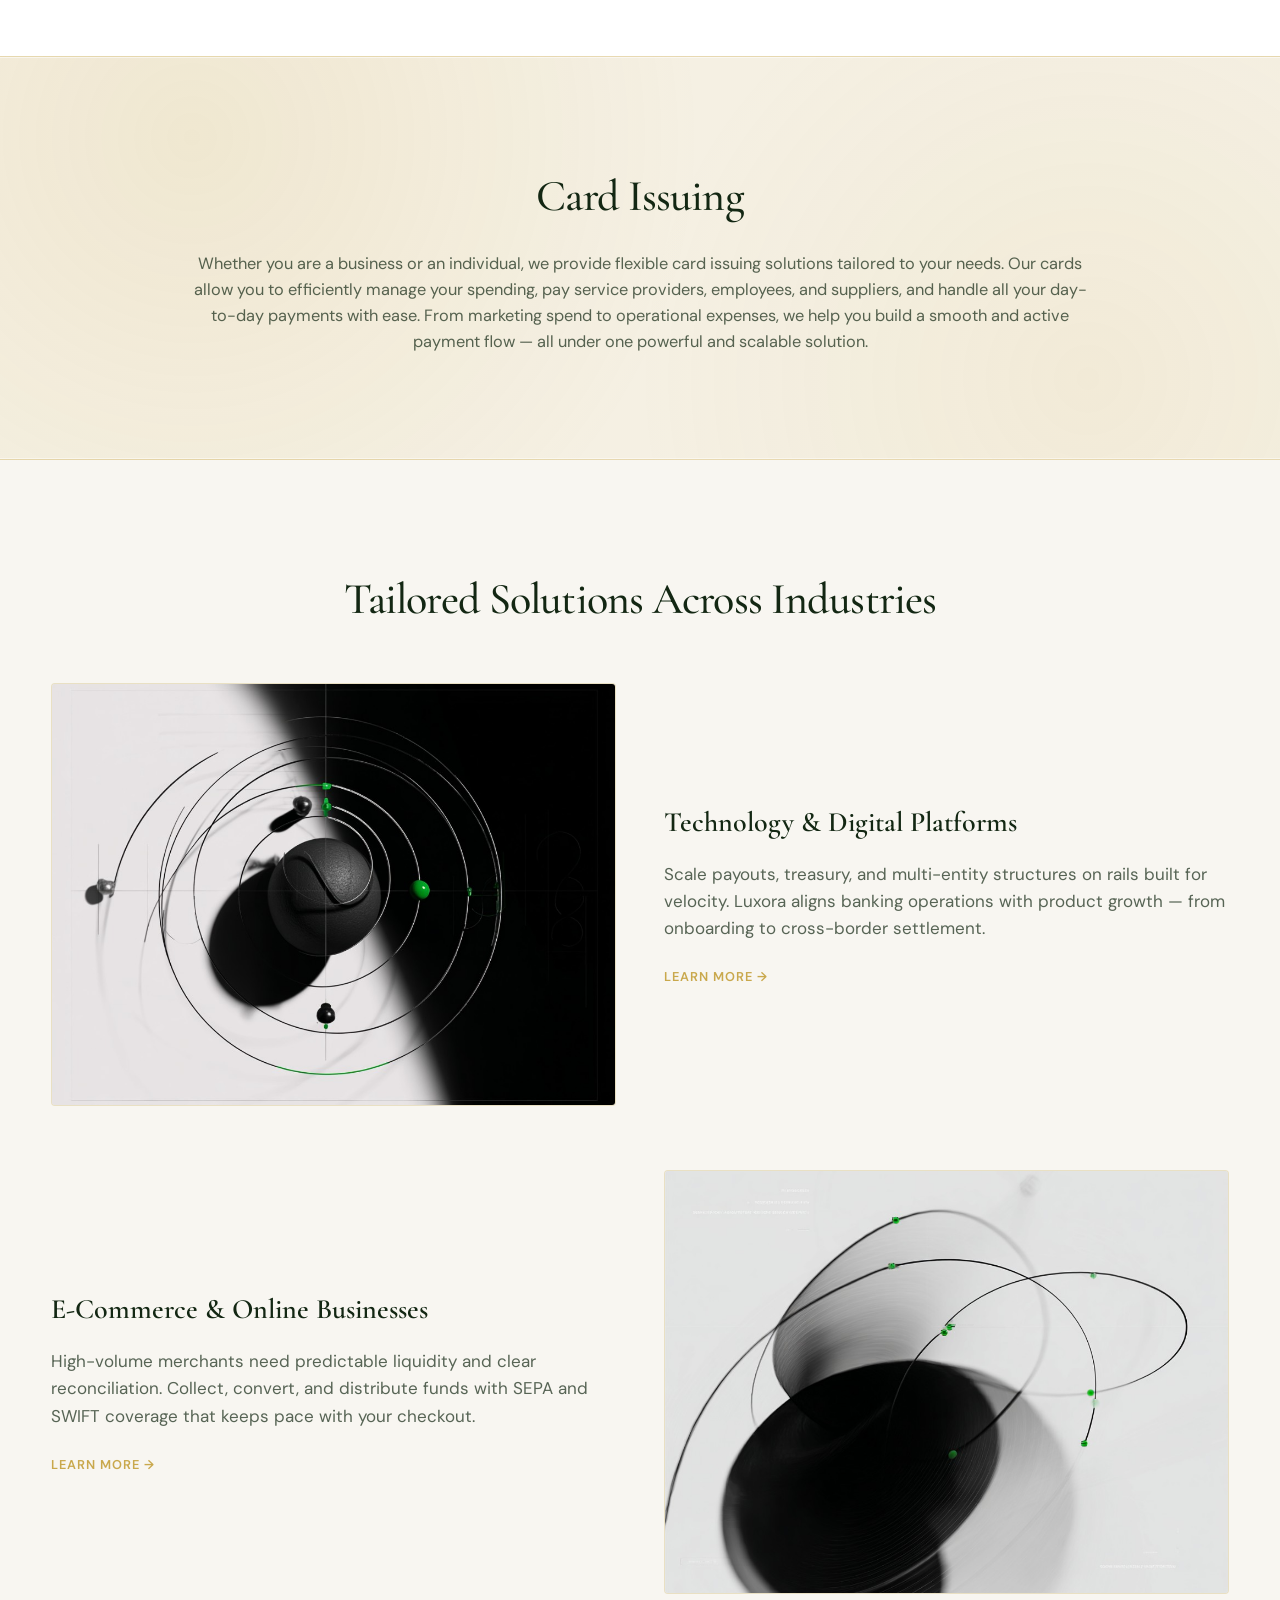
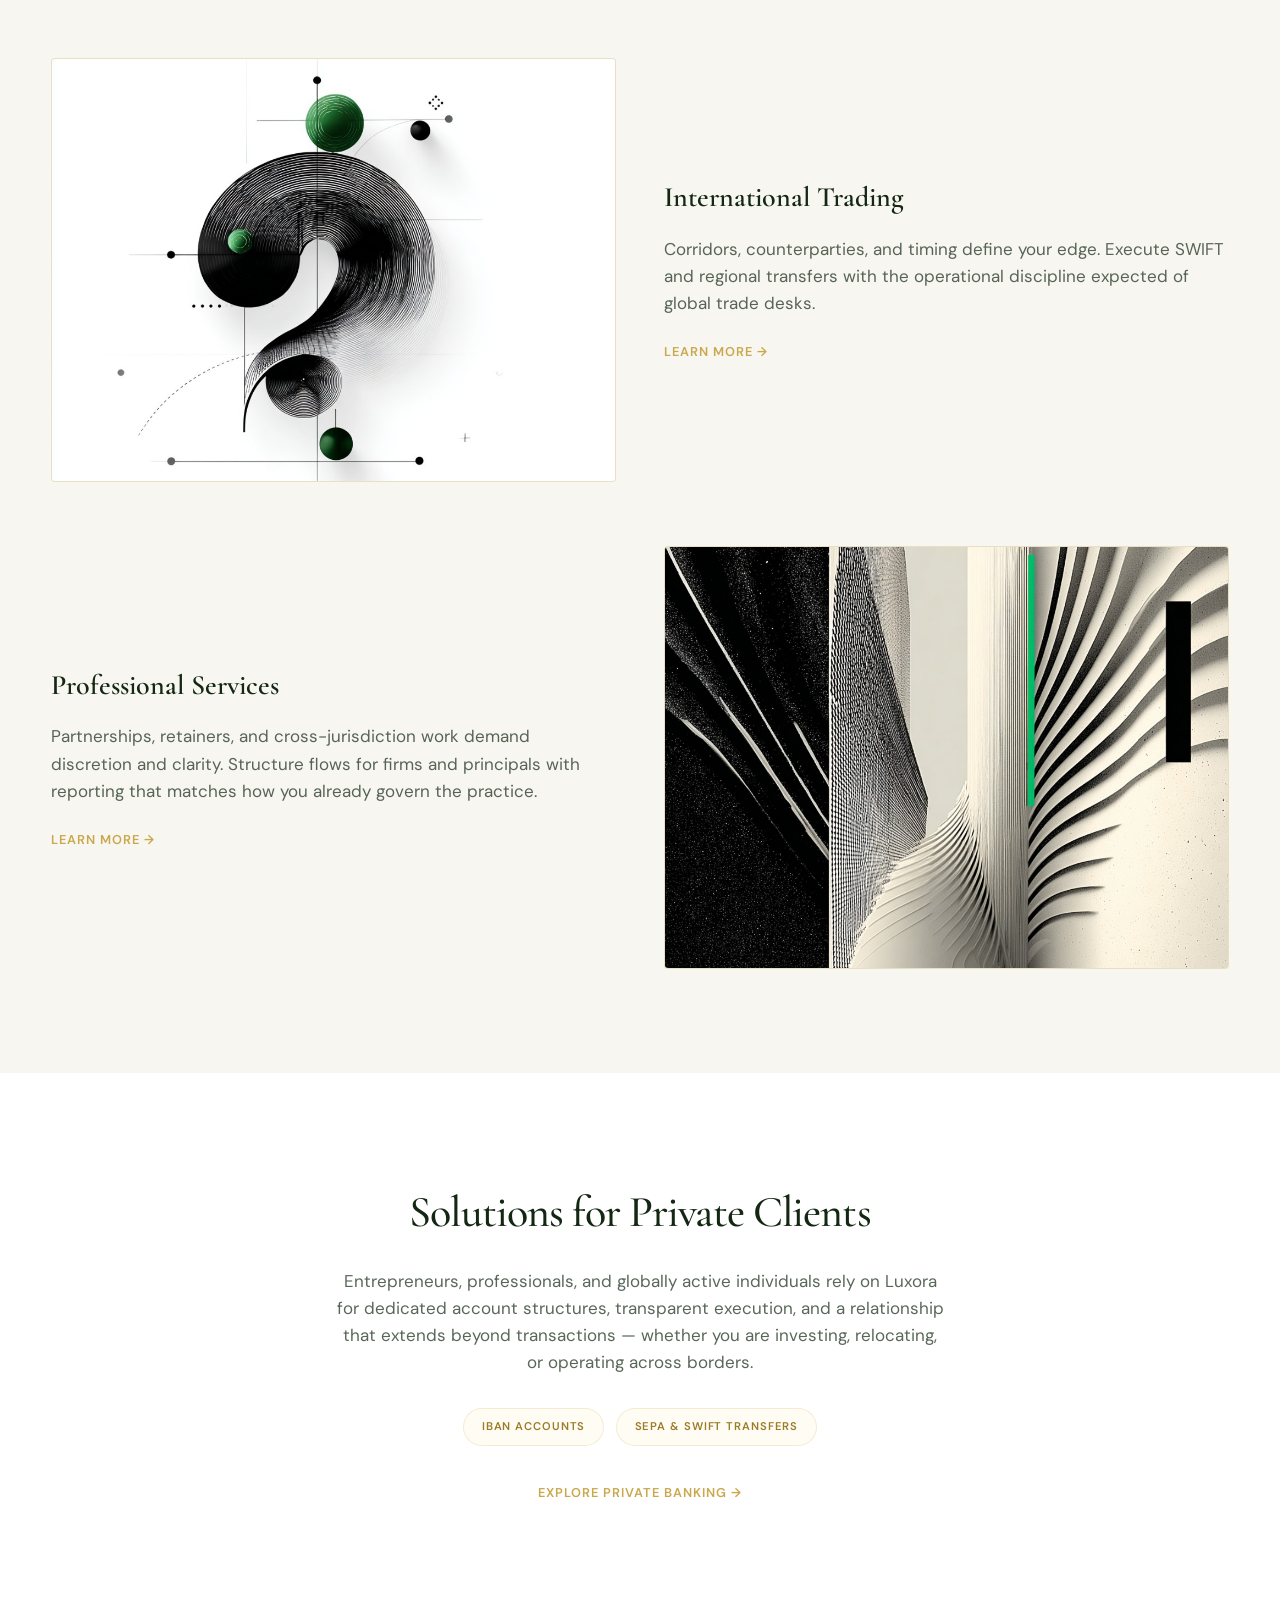
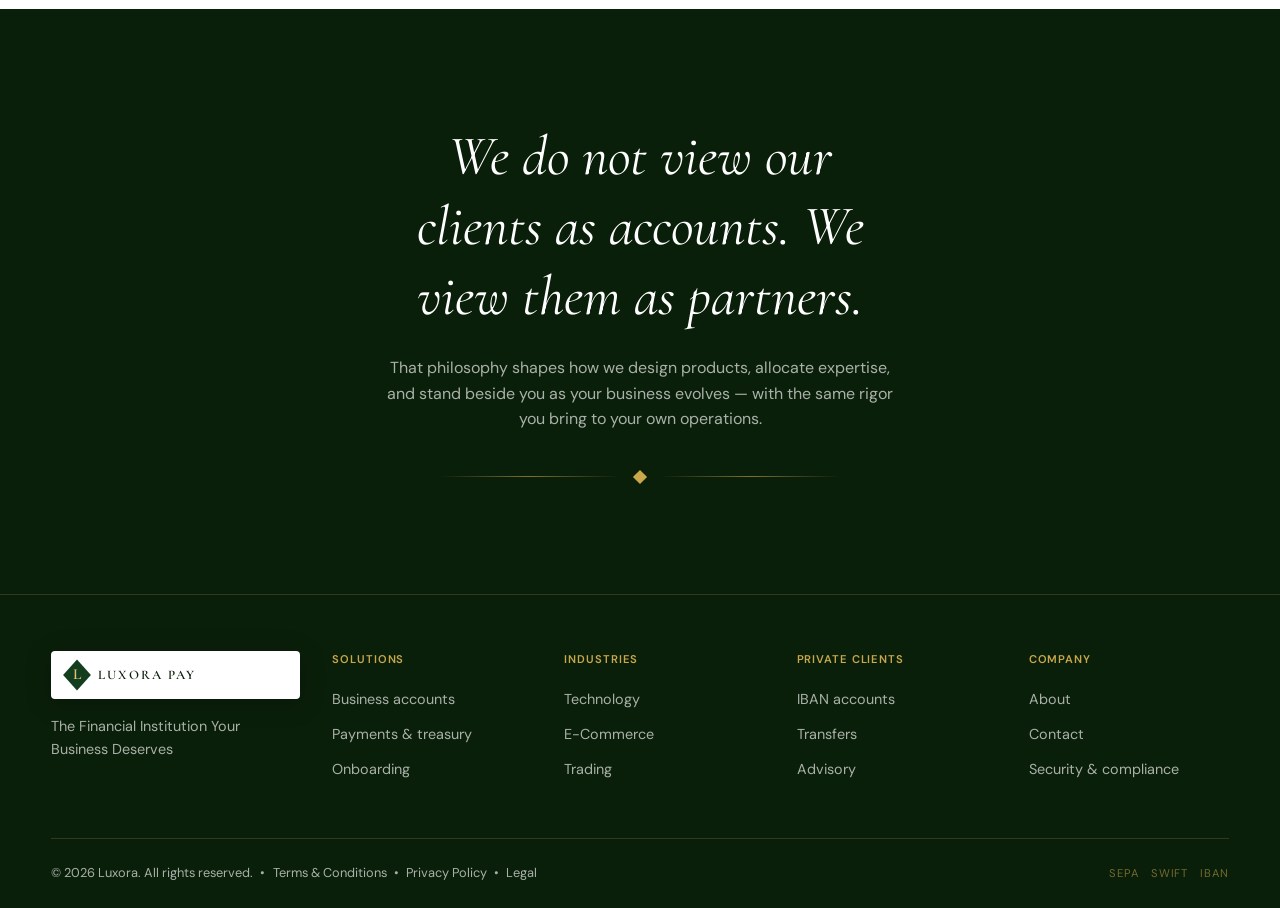
==== commit 1686e819: "remove form" ====
--- a/index.html
+++ b/index.html
@@ -22,7 +22,6 @@
     <div id="industries-slot" data-partial="sections/industries/industries.html"></div>
     <div id="private-slot" data-partial="sections/private/private.html"></div>
     <div id="philosophy-slot" data-partial="sections/philosophy/philosophy.html"></div>
-    <div id="contact-slot" data-partial="sections/contact/contact.html"></div>
   </main>
 
   <div id="footer-slot" data-partial="sections/footer/footer.html"></div>
